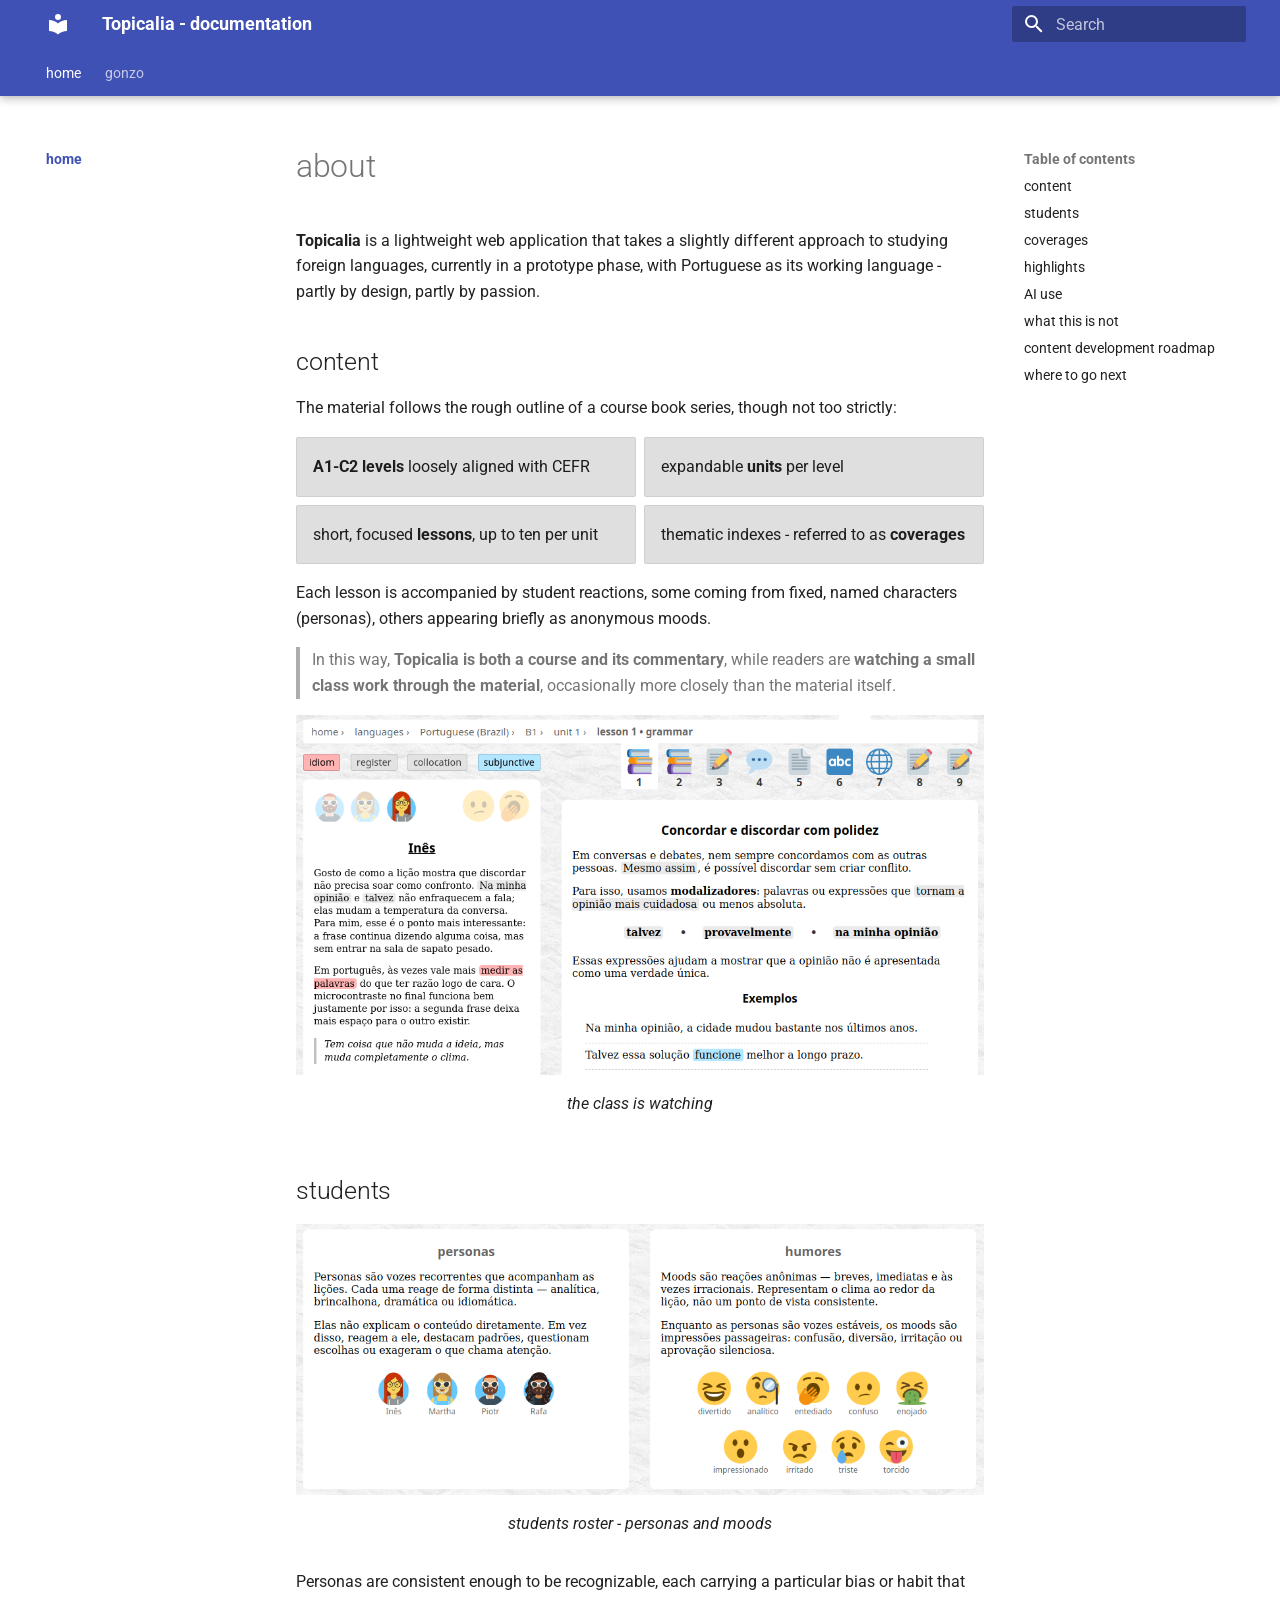
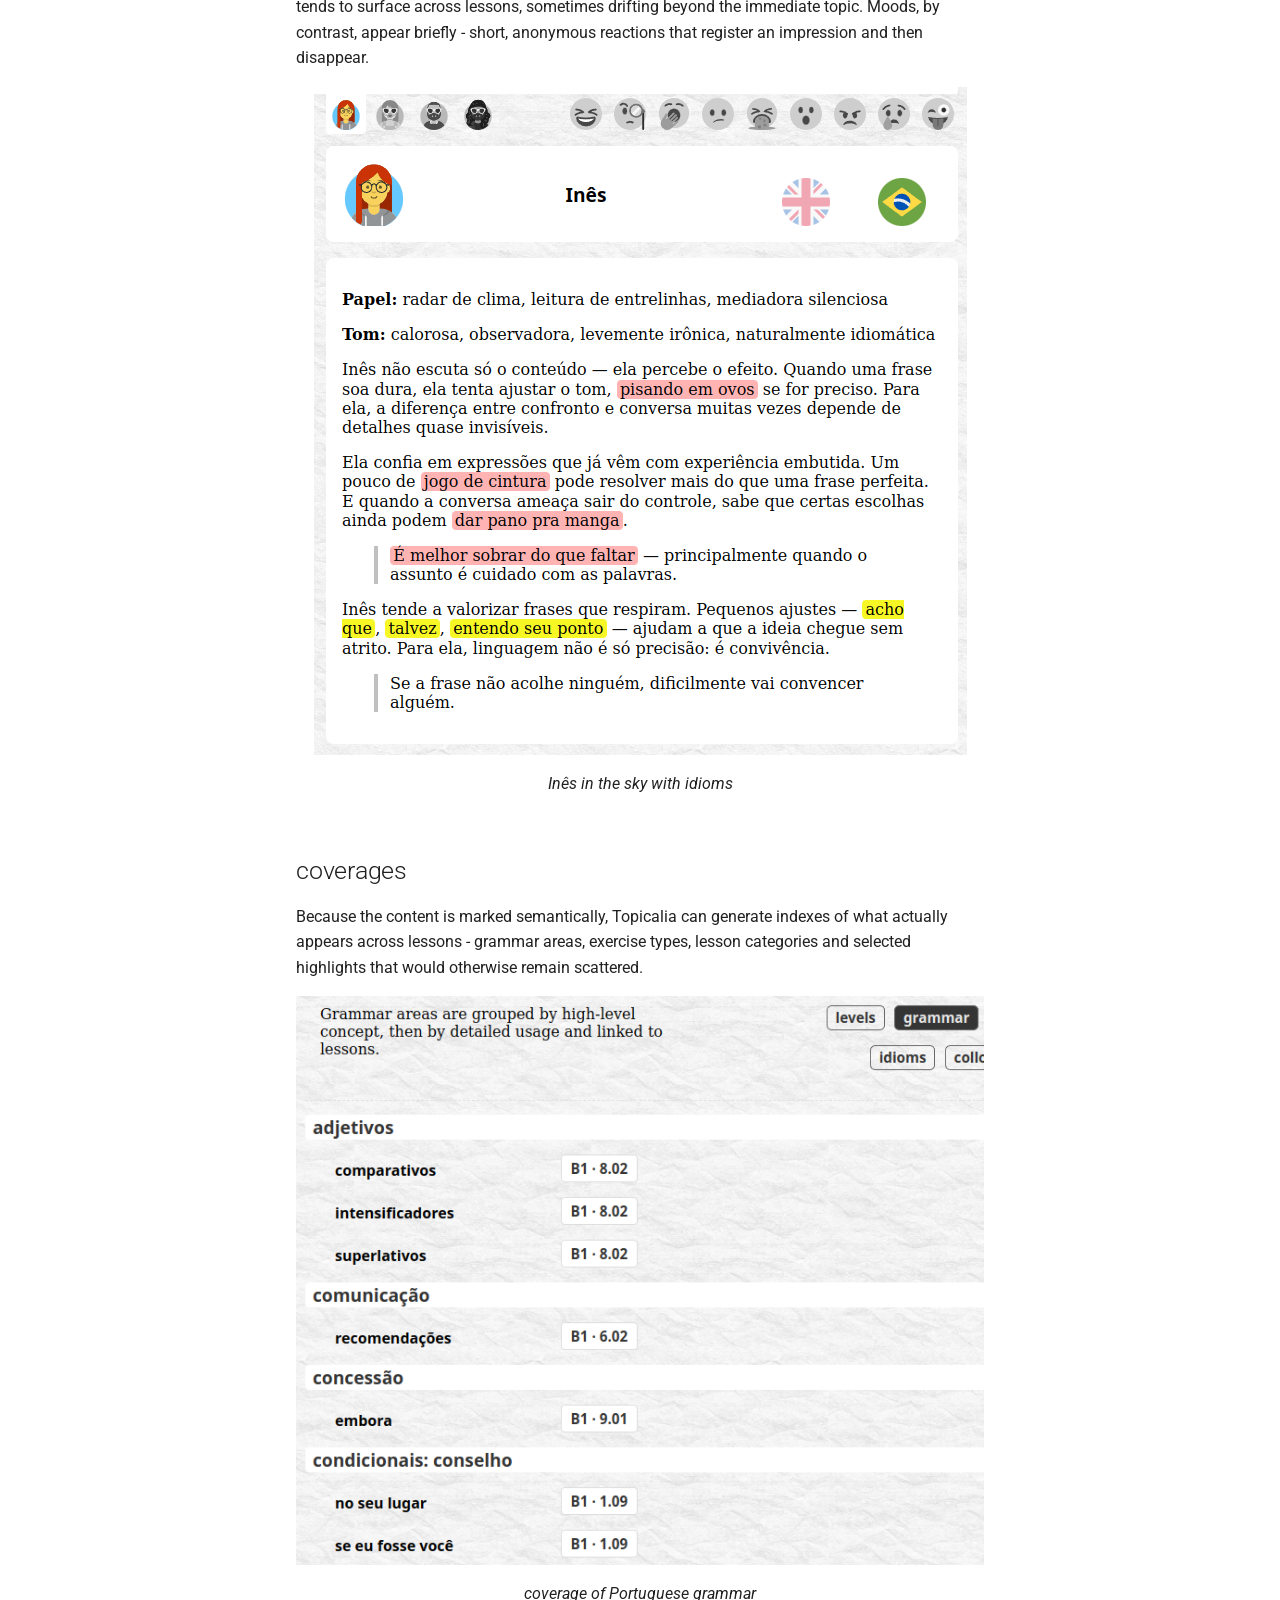
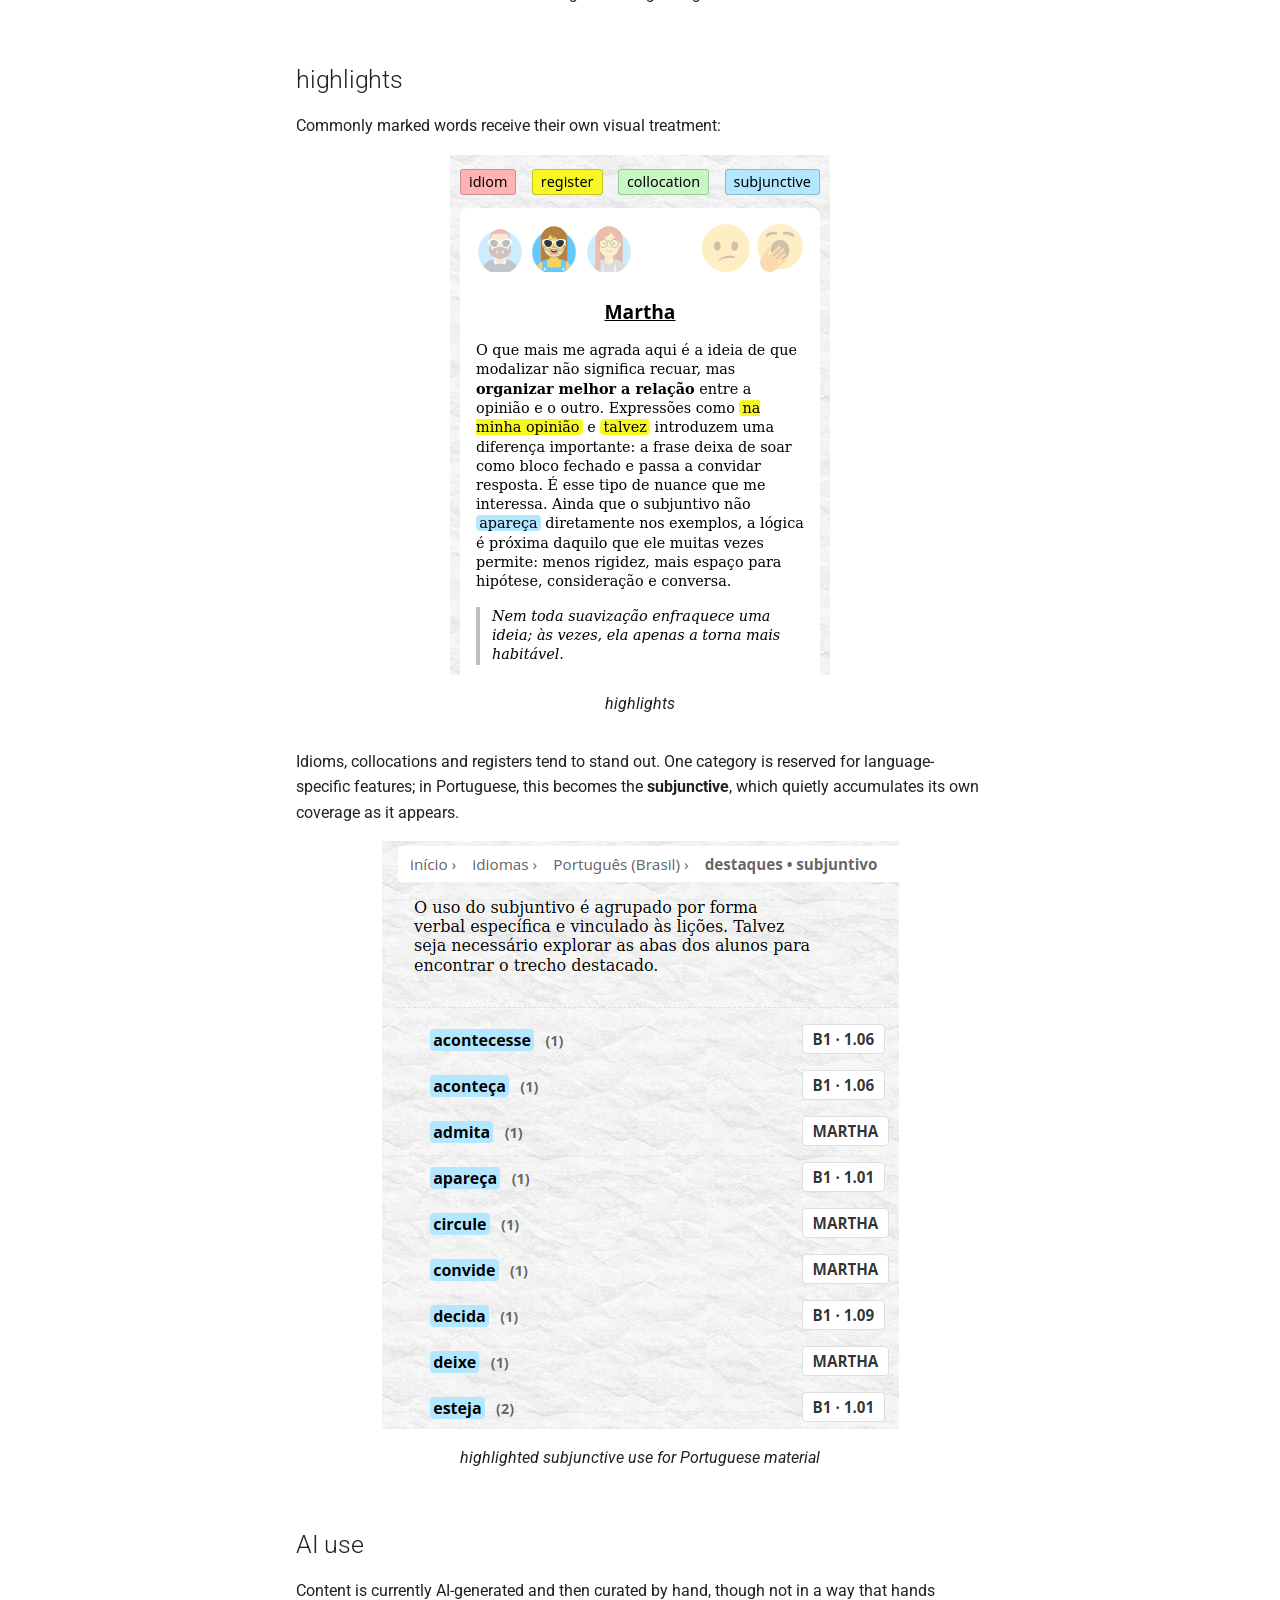
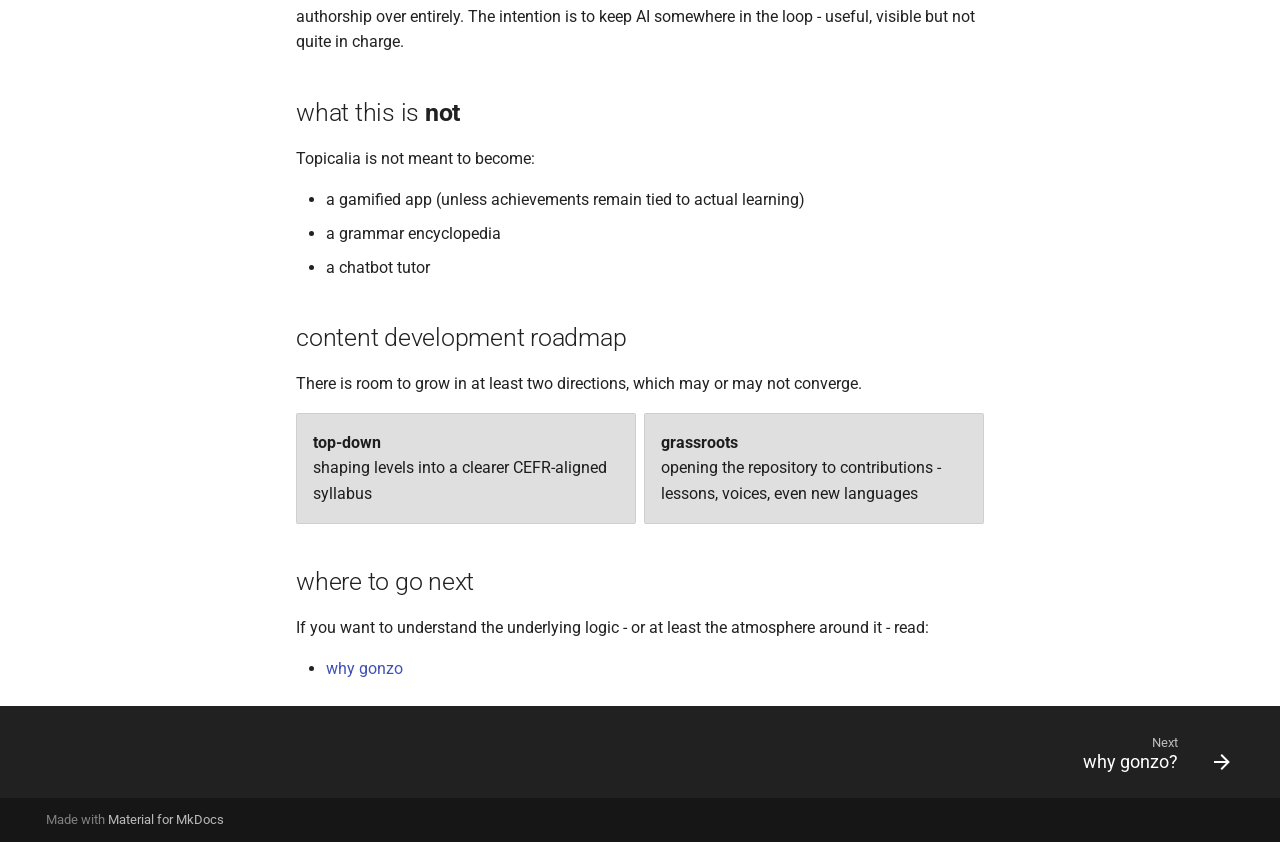
==== index.html @ 43afa497 "Deployed f81b25d with MkDocs version: 1.6.1" ====
<!doctype html>
<html lang="en" class="no-js">
  <head>
    
      <meta charset="utf-8">
      <meta name="viewport" content="width=device-width,initial-scale=1">
      
      
      
      
      
        <link rel="next" href="topicalism/gonzo/">
      
      
        
      
      
      <link rel="icon" href="assets/favicon.svg">
      <meta name="generator" content="mkdocs-1.6.1, mkdocs-material-9.7.1">
    
    
      
        <title>home - Topicalia - documentation</title>
      
    
    
      <link rel="stylesheet" href="assets/stylesheets/main.484c7ddc.min.css">
      
      


    
    
      
    
    
      
        
        
        <link rel="preconnect" href="https://fonts.gstatic.com" crossorigin>
        <link rel="stylesheet" href="https://fonts.googleapis.com/css?family=Roboto:300,300i,400,400i,700,700i%7CRoboto+Mono:400,400i,700,700i&display=fallback">
        <style>:root{--md-text-font:"Roboto";--md-code-font:"Roboto Mono"}</style>
      
    
    
      <link rel="stylesheet" href="assets/extra.css">
    
    <script>__md_scope=new URL(".",location),__md_hash=e=>[...e].reduce(((e,_)=>(e<<5)-e+_.charCodeAt(0)),0),__md_get=(e,_=localStorage,t=__md_scope)=>JSON.parse(_.getItem(t.pathname+"."+e)),__md_set=(e,_,t=localStorage,a=__md_scope)=>{try{t.setItem(a.pathname+"."+e,JSON.stringify(_))}catch(e){}}</script>
    
      

    
    
  </head>
  
  
    <body dir="ltr">
  
    
    <input class="md-toggle" data-md-toggle="drawer" type="checkbox" id="__drawer" autocomplete="off">
    <input class="md-toggle" data-md-toggle="search" type="checkbox" id="__search" autocomplete="off">
    <label class="md-overlay" for="__drawer"></label>
    <div data-md-component="skip">
      
        
        <a href="#about" class="md-skip">
          Skip to content
        </a>
      
    </div>
    <div data-md-component="announce">
      
    </div>
    
    
      

  

<header class="md-header md-header--shadow md-header--lifted" data-md-component="header">
  <nav class="md-header__inner md-grid" aria-label="Header">
    <a href="." title="Topicalia - documentation" class="md-header__button md-logo" aria-label="Topicalia - documentation" data-md-component="logo">
      
  
  <svg xmlns="http://www.w3.org/2000/svg" viewBox="0 0 24 24"><path d="M12 8a3 3 0 0 0 3-3 3 3 0 0 0-3-3 3 3 0 0 0-3 3 3 3 0 0 0 3 3m0 3.54C9.64 9.35 6.5 8 3 8v11c3.5 0 6.64 1.35 9 3.54 2.36-2.19 5.5-3.54 9-3.54V8c-3.5 0-6.64 1.35-9 3.54"/></svg>

    </a>
    <label class="md-header__button md-icon" for="__drawer">
      
      <svg xmlns="http://www.w3.org/2000/svg" viewBox="0 0 24 24"><path d="M3 6h18v2H3zm0 5h18v2H3zm0 5h18v2H3z"/></svg>
    </label>
    <div class="md-header__title" data-md-component="header-title">
      <div class="md-header__ellipsis">
        <div class="md-header__topic">
          <span class="md-ellipsis">
            Topicalia - documentation
          </span>
        </div>
        <div class="md-header__topic" data-md-component="header-topic">
          <span class="md-ellipsis">
            
              home
            
          </span>
        </div>
      </div>
    </div>
    
    
      <script>var palette=__md_get("__palette");if(palette&&palette.color){if("(prefers-color-scheme)"===palette.color.media){var media=matchMedia("(prefers-color-scheme: light)"),input=document.querySelector(media.matches?"[data-md-color-media='(prefers-color-scheme: light)']":"[data-md-color-media='(prefers-color-scheme: dark)']");palette.color.media=input.getAttribute("data-md-color-media"),palette.color.scheme=input.getAttribute("data-md-color-scheme"),palette.color.primary=input.getAttribute("data-md-color-primary"),palette.color.accent=input.getAttribute("data-md-color-accent")}for(var[key,value]of Object.entries(palette.color))document.body.setAttribute("data-md-color-"+key,value)}</script>
    
    
    
      
      
        <label class="md-header__button md-icon" for="__search">
          
          <svg xmlns="http://www.w3.org/2000/svg" viewBox="0 0 24 24"><path d="M9.5 3A6.5 6.5 0 0 1 16 9.5c0 1.61-.59 3.09-1.56 4.23l.27.27h.79l5 5-1.5 1.5-5-5v-.79l-.27-.27A6.52 6.52 0 0 1 9.5 16 6.5 6.5 0 0 1 3 9.5 6.5 6.5 0 0 1 9.5 3m0 2C7 5 5 7 5 9.5S7 14 9.5 14 14 12 14 9.5 12 5 9.5 5"/></svg>
        </label>
        <div class="md-search" data-md-component="search" role="dialog">
  <label class="md-search__overlay" for="__search"></label>
  <div class="md-search__inner" role="search">
    <form class="md-search__form" name="search">
      <input type="text" class="md-search__input" name="query" aria-label="Search" placeholder="Search" autocapitalize="off" autocorrect="off" autocomplete="off" spellcheck="false" data-md-component="search-query" required>
      <label class="md-search__icon md-icon" for="__search">
        
        <svg xmlns="http://www.w3.org/2000/svg" viewBox="0 0 24 24"><path d="M9.5 3A6.5 6.5 0 0 1 16 9.5c0 1.61-.59 3.09-1.56 4.23l.27.27h.79l5 5-1.5 1.5-5-5v-.79l-.27-.27A6.52 6.52 0 0 1 9.5 16 6.5 6.5 0 0 1 3 9.5 6.5 6.5 0 0 1 9.5 3m0 2C7 5 5 7 5 9.5S7 14 9.5 14 14 12 14 9.5 12 5 9.5 5"/></svg>
        
        <svg xmlns="http://www.w3.org/2000/svg" viewBox="0 0 24 24"><path d="M20 11v2H8l5.5 5.5-1.42 1.42L4.16 12l7.92-7.92L13.5 5.5 8 11z"/></svg>
      </label>
      <nav class="md-search__options" aria-label="Search">
        
        <button type="reset" class="md-search__icon md-icon" title="Clear" aria-label="Clear" tabindex="-1">
          
          <svg xmlns="http://www.w3.org/2000/svg" viewBox="0 0 24 24"><path d="M19 6.41 17.59 5 12 10.59 6.41 5 5 6.41 10.59 12 5 17.59 6.41 19 12 13.41 17.59 19 19 17.59 13.41 12z"/></svg>
        </button>
      </nav>
      
    </form>
    <div class="md-search__output">
      <div class="md-search__scrollwrap" tabindex="0" data-md-scrollfix>
        <div class="md-search-result" data-md-component="search-result">
          <div class="md-search-result__meta">
            Initializing search
          </div>
          <ol class="md-search-result__list" role="presentation"></ol>
        </div>
      </div>
    </div>
  </div>
</div>
      
    
    
  </nav>
  
    
      
<nav class="md-tabs" aria-label="Tabs" data-md-component="tabs">
  <div class="md-grid">
    <ul class="md-tabs__list">
      
        
  
  
  
    
  
  
    
    
      <li class="md-tabs__item md-tabs__item--active">
        <a href="." class="md-tabs__link">
          
  
  
    
  
  home

        </a>
      </li>
    
  

      
        
  
  
  
  
    
    
      <li class="md-tabs__item">
        <a href="topicalism/gonzo/" class="md-tabs__link">
          
  
  
    
  
  gonzo

        </a>
      </li>
    
  

      
    </ul>
  </div>
</nav>
    
  
</header>
    
    <div class="md-container" data-md-component="container">
      
      
        
      
      <main class="md-main" data-md-component="main">
        <div class="md-main__inner md-grid">
          
            
              
              <div class="md-sidebar md-sidebar--primary" data-md-component="sidebar" data-md-type="navigation" >
                <div class="md-sidebar__scrollwrap">
                  <div class="md-sidebar__inner">
                    


  


<nav class="md-nav md-nav--primary md-nav--lifted" aria-label="Navigation" data-md-level="0">
  <label class="md-nav__title" for="__drawer">
    <a href="." title="Topicalia - documentation" class="md-nav__button md-logo" aria-label="Topicalia - documentation" data-md-component="logo">
      
  
  <svg xmlns="http://www.w3.org/2000/svg" viewBox="0 0 24 24"><path d="M12 8a3 3 0 0 0 3-3 3 3 0 0 0-3-3 3 3 0 0 0-3 3 3 3 0 0 0 3 3m0 3.54C9.64 9.35 6.5 8 3 8v11c3.5 0 6.64 1.35 9 3.54 2.36-2.19 5.5-3.54 9-3.54V8c-3.5 0-6.64 1.35-9 3.54"/></svg>

    </a>
    Topicalia - documentation
  </label>
  
  <ul class="md-nav__list" data-md-scrollfix>
    
      
      
  
  
    
  
  
  
    
    
      
        
          
        
      
    
    
    
      
        
        
      
      
        
      
    
    
      
    
    <li class="md-nav__item md-nav__item--active md-nav__item--section md-nav__item--nested">
      
        
        
        <input class="md-nav__toggle md-toggle " type="checkbox" id="__nav_1" checked>
        
          
          <div class="md-nav__link md-nav__container">
            <a href="." class="md-nav__link md-nav__link--active">
              
  
  
  <span class="md-ellipsis">
    
  
    home
  

    
  </span>
  
  

            </a>
            
          </div>
        
        <nav class="md-nav" data-md-level="1" aria-labelledby="__nav_1_label" aria-expanded="true">
          <label class="md-nav__title" for="__nav_1">
            <span class="md-nav__icon md-icon"></span>
            
  
    home
  

          </label>
          <ul class="md-nav__list" data-md-scrollfix>
            
              
            
          </ul>
        </nav>
      
    </li>
  

    
      
      
  
  
  
  
    
    
      
        
      
    
    
    
      
      
        
      
    
    
      
        
        
      
    
    <li class="md-nav__item md-nav__item--pruned md-nav__item--nested">
      
        
  
  
  
    <a href="topicalism/gonzo/" class="md-nav__link">
      
  
  
  <span class="md-ellipsis">
    
  
    gonzo
  

    
  </span>
  
  

      
        <span class="md-nav__icon md-icon"></span>
      
    </a>
  

      
    </li>
  

    
  </ul>
</nav>
                  </div>
                </div>
              </div>
            
            
              
              <div class="md-sidebar md-sidebar--secondary" data-md-component="sidebar" data-md-type="toc" >
                <div class="md-sidebar__scrollwrap">
                  <div class="md-sidebar__inner">
                    

<nav class="md-nav md-nav--secondary" aria-label="Table of contents">
  
  
  
    
  
  
    <label class="md-nav__title" for="__toc">
      <span class="md-nav__icon md-icon"></span>
      Table of contents
    </label>
    <ul class="md-nav__list" data-md-component="toc" data-md-scrollfix>
      
        <li class="md-nav__item">
  <a href="#content" class="md-nav__link">
    <span class="md-ellipsis">
      
        content
      
    </span>
  </a>
  
</li>
      
        <li class="md-nav__item">
  <a href="#students" class="md-nav__link">
    <span class="md-ellipsis">
      
        students
      
    </span>
  </a>
  
</li>
      
        <li class="md-nav__item">
  <a href="#coverages" class="md-nav__link">
    <span class="md-ellipsis">
      
        coverages
      
    </span>
  </a>
  
</li>
      
        <li class="md-nav__item">
  <a href="#highlights" class="md-nav__link">
    <span class="md-ellipsis">
      
        highlights
      
    </span>
  </a>
  
</li>
      
        <li class="md-nav__item">
  <a href="#ai-use" class="md-nav__link">
    <span class="md-ellipsis">
      
        AI use
      
    </span>
  </a>
  
</li>
      
        <li class="md-nav__item">
  <a href="#what-this-is-not" class="md-nav__link">
    <span class="md-ellipsis">
      
        what this is not
      
    </span>
  </a>
  
</li>
      
        <li class="md-nav__item">
  <a href="#content-development-roadmap" class="md-nav__link">
    <span class="md-ellipsis">
      
        content development roadmap
      
    </span>
  </a>
  
</li>
      
        <li class="md-nav__item">
  <a href="#where-to-go-next" class="md-nav__link">
    <span class="md-ellipsis">
      
        where to go next
      
    </span>
  </a>
  
</li>
      
    </ul>
  
</nav>
                  </div>
                </div>
              </div>
            
          
          
            <div class="md-content" data-md-component="content">
              
                




              
              <article class="md-content__inner md-typeset">
                
<!-- 
<nav class="top-nav">
  
  
  <a href="topicalism/gonzo/" class="next">why gonzo?</a>
  
</nav>
 -->

                  



<h1 id="about">about<a class="headerlink" href="#about" title="Permanent link">&para;</a></h1>
<p><strong>Topicalia</strong> is a lightweight web application that takes a slightly different approach to studying foreign languages, currently in a prototype phase, with Portuguese as its working language - partly by design, partly by passion.</p>
<h2 id="content">content<a class="headerlink" href="#content" title="Permanent link">&para;</a></h2>
<p>The material follows the rough outline of a course book series, though not too strictly:</p>
<div class="grid cards">
<ul>
<li><strong>A1-C2 levels</strong> loosely aligned with CEFR</li>
<li>expandable <strong>units</strong> per level</li>
<li>short, focused <strong>lessons</strong>, up to ten per unit</li>
<li>thematic indexes - referred to as <strong>coverages</strong></li>
</ul>
</div>
<p>Each lesson is accompanied by student reactions, some coming from fixed, named characters (personas), others appearing briefly as anonymous moods.</p>
<blockquote>
<p>In this way, <strong>Topicalia is both a course and its commentary</strong>, while readers are <strong>watching a small class work through the material</strong>, occasionally more closely than the material itself.</p>
</blockquote>
<figure>
  <img alt="_" src="assets/screens/lesson-dual.png" />
  <figcaption>the class is watching</figcaption>
</figure>
<h2 id="students">students<a class="headerlink" href="#students" title="Permanent link">&para;</a></h2>
<figure>
  <img alt="_" src="assets/screens/students-roster.png" />
  <figcaption>students roster - personas and moods</figcaption>
</figure>
<p>Personas are consistent enough to be recognizable, each carrying a particular bias or habit that tends to surface across lessons, sometimes drifting beyond the immediate topic. Moods, by contrast, appear briefly - short, anonymous reactions that register an impression and then disappear.</p>
<figure>
  <img alt="Image title" src="assets/screens/student-ines.png" />
  <figcaption>Inês in the sky with idioms</figcaption>
</figure>
<h2 id="coverages">coverages<a class="headerlink" href="#coverages" title="Permanent link">&para;</a></h2>
<p>Because the content is marked semantically, Topicalia can generate indexes of what actually appears across lessons - grammar areas, exercise types, lesson categories and selected highlights that would otherwise remain scattered.</p>
<figure>
  <img alt="_" src="assets/screens/coverage-grammar.png" />
  <figcaption>coverage of Portuguese grammar</figcaption>
</figure>
<h2 id="highlights">highlights<a class="headerlink" href="#highlights" title="Permanent link">&para;</a></h2>
<p>Commonly marked words receive their own visual treatment:</p>
<figure>
  <img alt="_" src="assets/screens/highlights.png" />
  <figcaption>highlights</figcaption>
</figure>
<p>Idioms, collocations and registers tend to stand out. One category is reserved for language-specific features; in Portuguese, this becomes the <strong>subjunctive</strong>, which quietly accumulates its own coverage as it appears.</p>
<figure>
  <img alt="_" src="assets/screens/highlight-subjunctive.png" />
  <figcaption>highlighted subjunctive use for Portuguese material</figcaption>
</figure>
<h2 id="ai-use">AI use<a class="headerlink" href="#ai-use" title="Permanent link">&para;</a></h2>
<p>Content is currently AI-generated and then curated by hand, though not in a way that hands authorship over entirely. The intention is to keep AI somewhere in the loop - useful, visible but not quite in charge.</p>
<h2 id="what-this-is-not">what this is <strong>not</strong><a class="headerlink" href="#what-this-is-not" title="Permanent link">&para;</a></h2>
<p>Topicalia is not meant to become:</p>
<ul>
<li>a gamified app (unless achievements remain tied to actual learning)</li>
<li>a grammar encyclopedia</li>
<li>a chatbot tutor</li>
</ul>
<h2 id="content-development-roadmap">content development roadmap<a class="headerlink" href="#content-development-roadmap" title="Permanent link">&para;</a></h2>
<p>There is room to grow in at least two directions, which may or may not converge.</p>
<div class="grid cards">
<ul>
<li><strong>top-down</strong><br/>shaping levels into a clearer CEFR-aligned syllabus</li>
<li><strong>grassroots</strong><br/>opening the repository to contributions - lessons, voices, even new languages</li>
</ul>
</div>
<h2 id="where-to-go-next">where to go next<a class="headerlink" href="#where-to-go-next" title="Permanent link">&para;</a></h2>
<p>If you want to understand the underlying logic - or at least the atmosphere around it - read:</p>
<ul>
<li><a href="topicalism/gonzo/">why gonzo</a></li>
</ul>












                

              </article>
            </div>
          
          
<script>var target=document.getElementById(location.hash.slice(1));target&&target.name&&(target.checked=target.name.startsWith("__tabbed_"))</script>
        </div>
        
          <button type="button" class="md-top md-icon" data-md-component="top" hidden>
  
  <svg xmlns="http://www.w3.org/2000/svg" viewBox="0 0 24 24"><path d="M13 20h-2V8l-5.5 5.5-1.42-1.42L12 4.16l7.92 7.92-1.42 1.42L13 8z"/></svg>
  Back to top
</button>
        
      </main>
      
        <footer class="md-footer">
  
    
      
      <nav class="md-footer__inner md-grid" aria-label="Footer" >
        
        
          
          <a href="topicalism/gonzo/" class="md-footer__link md-footer__link--next" aria-label="Next: why gonzo?">
            <div class="md-footer__title">
              <span class="md-footer__direction">
                Next
              </span>
              <div class="md-ellipsis">
                why gonzo?
              </div>
            </div>
            <div class="md-footer__button md-icon">
              
              <svg xmlns="http://www.w3.org/2000/svg" viewBox="0 0 24 24"><path d="M4 11v2h12l-5.5 5.5 1.42 1.42L19.84 12l-7.92-7.92L10.5 5.5 16 11z"/></svg>
            </div>
          </a>
        
      </nav>
    
  
  <div class="md-footer-meta md-typeset">
    <div class="md-footer-meta__inner md-grid">
      <div class="md-copyright">
  
  
    Made with
    <a href="https://squidfunk.github.io/mkdocs-material/" target="_blank" rel="noopener">
      Material for MkDocs
    </a>
  
</div>
      
    </div>
  </div>
</footer>
      
    </div>
    <div class="md-dialog" data-md-component="dialog">
      <div class="md-dialog__inner md-typeset"></div>
    </div>
    
    
    
      
      
      <script id="__config" type="application/json">{"annotate": null, "base": ".", "features": ["navigation.sections", "navigation.indexes", "navigation.path", "navigation.tabs", "navigation.top", "navigation.tabs.sticky", "navigation.footer", "navigation.expand", "navigation.prune", "content.code.copy"], "search": "assets/javascripts/workers/search.2c215733.min.js", "tags": null, "translations": {"clipboard.copied": "Copied to clipboard", "clipboard.copy": "Copy to clipboard", "search.result.more.one": "1 more on this page", "search.result.more.other": "# more on this page", "search.result.none": "No matching documents", "search.result.one": "1 matching document", "search.result.other": "# matching documents", "search.result.placeholder": "Type to start searching", "search.result.term.missing": "Missing", "select.version": "Select version"}, "version": null}</script>
    
    
      <script src="assets/javascripts/bundle.79ae519e.min.js"></script>
      
    
  </body>
</html>
---- assets/stylesheets/main.484c7ddc.min.css ----
@charset "UTF-8";html{-webkit-text-size-adjust:none;-moz-text-size-adjust:none;text-size-adjust:none;box-sizing:border-box}*,:after,:before{box-sizing:inherit}@media (prefers-reduced-motion){*,:after,:before{transition:none!important}}body{margin:0}a,button,input,label{-webkit-tap-highlight-color:transparent}a{color:inherit;text-decoration:none}hr{border:0;box-sizing:initial;display:block;height:.05rem;overflow:visible;padding:0}small{font-size:80%}sub,sup{line-height:1em}img{border-style:none}table{border-collapse:initial;border-spacing:0}td,th{font-weight:400;vertical-align:top}button{background:#0000;border:0;font-family:inherit;font-size:inherit;margin:0;padding:0}input{border:0;outline:none}:root{--md-primary-fg-color:#4051b5;--md-primary-fg-color--light:#5d6cc0;--md-primary-fg-color--dark:#303fa1;--md-primary-bg-color:#fff;--md-primary-bg-color--light:#ffffffb3;--md-accent-fg-color:#526cfe;--md-accent-fg-color--transparent:#526cfe1a;--md-accent-bg-color:#fff;--md-accent-bg-color--light:#ffffffb3}[data-md-color-scheme=default]{color-scheme:light}[data-md-color-scheme=default] img[src$="#gh-dark-mode-only"],[data-md-color-scheme=default] img[src$="#only-dark"]{display:none}:root,[data-md-color-scheme=default]{--md-hue:225deg;--md-default-fg-color:#000000de;--md-default-fg-color--light:#0000008a;--md-default-fg-color--lighter:#00000052;--md-default-fg-color--lightest:#00000012;--md-default-bg-color:#fff;--md-default-bg-color--light:#ffffffb3;--md-default-bg-color--lighter:#ffffff4d;--md-default-bg-color--lightest:#ffffff1f;--md-code-fg-color:#36464e;--md-code-bg-color:#f5f5f5;--md-code-bg-color--light:#f5f5f5b3;--md-code-bg-color--lighter:#f5f5f54d;--md-code-hl-color:#4287ff;--md-code-hl-color--light:#4287ff1a;--md-code-hl-number-color:#d52a2a;--md-code-hl-special-color:#db1457;--md-code-hl-function-color:#a846b9;--md-code-hl-constant-color:#6e59d9;--md-code-hl-keyword-color:#3f6ec6;--md-code-hl-string-color:#1c7d4d;--md-code-hl-name-color:var(--md-code-fg-color);--md-code-hl-operator-color:var(--md-default-fg-color--light);--md-code-hl-punctuation-color:var(--md-default-fg-color--light);--md-code-hl-comment-color:var(--md-default-fg-color--light);--md-code-hl-generic-color:var(--md-default-fg-color--light);--md-code-hl-variable-color:var(--md-default-fg-color--light);--md-typeset-color:var(--md-default-fg-color);--md-typeset-a-color:var(--md-primary-fg-color);--md-typeset-del-color:#f5503d26;--md-typeset-ins-color:#0bd57026;--md-typeset-kbd-color:#fafafa;--md-typeset-kbd-accent-color:#fff;--md-typeset-kbd-border-color:#b8b8b8;--md-typeset-mark-color:#ffff0080;--md-typeset-table-color:#0000001f;--md-typeset-table-color--light:rgba(0,0,0,.035);--md-admonition-fg-color:var(--md-default-fg-color);--md-admonition-bg-color:var(--md-default-bg-color);--md-warning-fg-color:#000000de;--md-warning-bg-color:#ff9;--md-footer-fg-color:#fff;--md-footer-fg-color--light:#ffffffb3;--md-footer-fg-color--lighter:#ffffff73;--md-footer-bg-color:#000000de;--md-footer-bg-color--dark:#00000052;--md-shadow-z1:0 0.2rem 0.5rem #0000000d,0 0 0.05rem #0000001a;--md-shadow-z2:0 0.2rem 0.5rem #0000001a,0 0 0.05rem #00000040;--md-shadow-z3:0 0.2rem 0.5rem #0003,0 0 0.05rem #00000059}.md-icon svg{fill:currentcolor;display:block;height:1.2rem;width:1.2rem}body{-webkit-font-smoothing:antialiased;-moz-osx-font-smoothing:grayscale;--md-text-font-family:var(--md-text-font,_),-apple-system,BlinkMacSystemFont,Helvetica,Arial,sans-serif;--md-code-font-family:var(--md-code-font,_),SFMono-Regular,Consolas,Menlo,monospace}aside,body,input{font-feature-settings:"kern","liga";color:var(--md-typeset-color);font-family:var(--md-text-font-family)}code,kbd,pre{font-feature-settings:"kern";font-family:var(--md-code-font-family)}:root{--md-typeset-table-sort-icon:url('data:image/svg+xml;charset=utf-8,<svg xmlns="http://www.w3.org/2000/svg" viewBox="0 0 24 24"><path d="m18 21-4-4h3V7h-3l4-4 4 4h-3v10h3M2 19v-2h10v2M2 13v-2h7v2M2 7V5h4v2z"/></svg>');--md-typeset-table-sort-icon--asc:url('data:image/svg+xml;charset=utf-8,<svg xmlns="http://www.w3.org/2000/svg" viewBox="0 0 24 24"><path d="M19 17h3l-4 4-4-4h3V3h2M2 17h10v2H2M6 5v2H2V5m0 6h7v2H2z"/></svg>');--md-typeset-table-sort-icon--desc:url('data:image/svg+xml;charset=utf-8,<svg xmlns="http://www.w3.org/2000/svg" viewBox="0 0 24 24"><path d="M19 7h3l-4-4-4 4h3v14h2M2 17h10v2H2M6 5v2H2V5m0 6h7v2H2z"/></svg>')}.md-typeset{-webkit-print-color-adjust:exact;color-adjust:exact;font-size:.8rem;line-height:1.6;overflow-wrap:break-word}@media print{.md-typeset{font-size:.68rem}}.md-typeset blockquote,.md-typeset dl,.md-typeset figure,.md-typeset ol,.md-typeset pre,.md-typeset ul{margin-bottom:1em;margin-top:1em}.md-typeset h1{color:var(--md-default-fg-color--light);font-size:2em;line-height:1.3;margin:0 0 1.25em}.md-typeset h1,.md-typeset h2{font-weight:300;letter-spacing:-.01em}.md-typeset h2{font-size:1.5625em;line-height:1.4;margin:1.6em 0 .64em}.md-typeset h3{font-size:1.25em;font-weight:400;letter-spacing:-.01em;line-height:1.5;margin:1.6em 0 .8em}.md-typeset h2+h3{margin-top:.8em}.md-typeset h4{font-weight:700;letter-spacing:-.01em;margin:1em 0}.md-typeset h5,.md-typeset h6{color:var(--md-default-fg-color--light);font-size:.8em;font-weight:700;letter-spacing:-.01em;margin:1.25em 0}.md-typeset h5{text-transform:uppercase}.md-typeset h5 code{text-transform:none}.md-typeset hr{border-bottom:.05rem solid var(--md-default-fg-color--lightest);display:flow-root;margin:1.5em 0}.md-typeset a{color:var(--md-typeset-a-color);word-break:break-word}.md-typeset a,.md-typeset a:before{transition:color 125ms}.md-typeset a:focus,.md-typeset a:hover{color:var(--md-accent-fg-color)}.md-typeset a:focus code,.md-typeset a:hover code{background-color:var(--md-accent-fg-color--transparent);color:var(--md-accent-fg-color)}.md-typeset a code{color:var(--md-typeset-a-color)}.md-typeset a.focus-visible{outline-color:var(--md-accent-fg-color);outline-offset:.2rem}.md-typeset code,.md-typeset kbd,.md-typeset pre{color:var(--md-code-fg-color);direction:ltr;font-variant-ligatures:none;transition:background-color 125ms}@media print{.md-typeset code,.md-typeset kbd,.md-typeset pre{white-space:pre-wrap}}.md-typeset code{background-color:var(--md-code-bg-color);border-radius:.1rem;-webkit-box-decoration-break:clone;box-decoration-break:clone;font-size:.85em;padding:0 .2941176471em;transition:color 125ms,background-color 125ms;word-break:break-word}.md-typeset code:not(.focus-visible){-webkit-tap-highlight-color:transparent;outline:none}.md-typeset pre{display:flow-root;line-height:1.4;position:relative}.md-typeset pre>code{-webkit-box-decoration-break:slice;box-decoration-break:slice;box-shadow:none;display:block;margin:0;outline-color:var(--md-accent-fg-color);overflow:auto;padding:.7720588235em 1.1764705882em;scrollbar-color:var(--md-default-fg-color--lighter) #0000;scrollbar-width:thin;touch-action:auto;word-break:normal}.md-typeset pre>code:hover{scrollbar-color:var(--md-accent-fg-color) #0000}.md-typeset pre>code::-webkit-scrollbar{height:.2rem;width:.2rem}.md-typeset pre>code::-webkit-scrollbar-thumb{background-color:var(--md-default-fg-color--lighter)}.md-typeset pre>code::-webkit-scrollbar-thumb:hover{background-color:var(--md-accent-fg-color)}.md-typeset kbd{background-color:var(--md-typeset-kbd-color);border-radius:.1rem;box-shadow:0 .1rem 0 .05rem var(--md-typeset-kbd-border-color),0 .1rem 0 var(--md-typeset-kbd-border-color),0 -.1rem .2rem var(--md-typeset-kbd-accent-color) inset;color:var(--md-default-fg-color);display:inline-block;font-size:.75em;padding:0 .6666666667em;vertical-align:text-top;word-break:break-word}.md-typeset mark{background-color:var(--md-typeset-mark-color);-webkit-box-decoration-break:clone;box-decoration-break:clone;color:inherit;word-break:break-word}.md-typeset abbr{cursor:help;text-decoration:none}.md-typeset [data-preview],.md-typeset abbr{border-bottom:.05rem dotted var(--md-default-fg-color--light)}.md-typeset small{opacity:.75}[dir=ltr] .md-typeset sub,[dir=ltr] .md-typeset sup{margin-left:.078125em}[dir=rtl] .md-typeset sub,[dir=rtl] .md-typeset sup{margin-right:.078125em}[dir=ltr] .md-typeset blockquote{padding-left:.6rem}[dir=rtl] .md-typeset blockquote{padding-right:.6rem}[dir=ltr] .md-typeset blockquote{border-left:.2rem solid var(--md-default-fg-color--lighter)}[dir=rtl] .md-typeset blockquote{border-right:.2rem solid var(--md-default-fg-color--lighter)}.md-typeset blockquote{color:var(--md-default-fg-color--light);margin-left:0;margin-right:0}.md-typeset ul{list-style-type:disc}.md-typeset ul[type]{list-style-type:revert-layer}[dir=ltr] .md-typeset ol,[dir=ltr] .md-typeset ul{margin-left:.625em}[dir=rtl] .md-typeset ol,[dir=rtl] .md-typeset ul{margin-right:.625em}.md-typeset ol,.md-typeset ul{padding:0}.md-typeset ol:not([hidden]),.md-typeset ul:not([hidden]){display:flow-root}.md-typeset ol ol,.md-typeset ul ol{list-style-type:lower-alpha}.md-typeset ol ol ol,.md-typeset ul ol ol{list-style-type:lower-roman}.md-typeset ol ol ol ol,.md-typeset ul ol ol ol{list-style-type:upper-alpha}.md-typeset ol ol ol ol ol,.md-typeset ul ol ol ol ol{list-style-type:upper-roman}.md-typeset ol[type],.md-typeset ul[type]{list-style-type:revert-layer}[dir=ltr] .md-typeset ol li,[dir=ltr] .md-typeset ul li{margin-left:1.25em}[dir=rtl] .md-typeset ol li,[dir=rtl] .md-typeset ul li{margin-right:1.25em}.md-typeset ol li,.md-typeset ul li{margin-bottom:.5em}.md-typeset ol li blockquote,.md-typeset ol li p,.md-typeset ul li blockquote,.md-typeset ul li p{margin:.5em 0}.md-typeset ol li:last-child,.md-typeset ul li:last-child{margin-bottom:0}[dir=ltr] .md-typeset ol li ol,[dir=ltr] .md-typeset ol li ul,[dir=ltr] .md-typeset ul li ol,[dir=ltr] .md-typeset ul li ul{margin-left:.625em}[dir=rtl] .md-typeset ol li ol,[dir=rtl] .md-typeset ol li ul,[dir=rtl] .md-typeset ul li ol,[dir=rtl] .md-typeset ul li ul{margin-right:.625em}.md-typeset ol li ol,.md-typeset ol li ul,.md-typeset ul li ol,.md-typeset ul li ul{margin-bottom:.5em;margin-top:.5em}[dir=ltr] .md-typeset dd{margin-left:1.875em}[dir=rtl] .md-typeset dd{margin-right:1.875em}.md-typeset dd{margin-bottom:1.5em;margin-top:1em}.md-typeset img,.md-typeset svg,.md-typeset video{height:auto;max-width:100%}.md-typeset img[align=left]{margin:1em 1em 1em 0}.md-typeset img[align=right]{margin:1em 0 1em 1em}.md-typeset img[align]:only-child{margin-top:0}.md-typeset figure{display:flow-root;margin:1em auto;max-width:100%;text-align:center;width:fit-content}.md-typeset figure img{display:block;margin:0 auto}.md-typeset figcaption{font-style:italic;margin:1em auto;max-width:24rem}.md-typeset iframe{max-width:100%}.md-typeset table:not([class]){background-color:var(--md-default-bg-color);border:.05rem solid var(--md-typeset-table-color);border-radius:.1rem;display:inline-block;font-size:.64rem;max-width:100%;overflow:auto;touch-action:auto}@media print{.md-typeset table:not([class]){display:table}}.md-typeset table:not([class])+*{margin-top:1.5em}.md-typeset table:not([class]) td>:first-child,.md-typeset table:not([class]) th>:first-child{margin-top:0}.md-typeset table:not([class]) td>:last-child,.md-typeset table:not([class]) th>:last-child{margin-bottom:0}.md-typeset table:not([class]) td:not([align]),.md-typeset table:not([class]) th:not([align]){text-align:left}[dir=rtl] .md-typeset table:not([class]) td:not([align]),[dir=rtl] .md-typeset table:not([class]) th:not([align]){text-align:right}.md-typeset table:not([class]) th{font-weight:700;min-width:5rem;padding:.9375em 1.25em;vertical-align:top}.md-typeset table:not([class]) td{border-top:.05rem solid var(--md-typeset-table-color);padding:.9375em 1.25em;vertical-align:top}.md-typeset table:not([class]) tbody tr{transition:background-color 125ms}.md-typeset table:not([class]) tbody tr:hover{background-color:var(--md-typeset-table-color--light);box-shadow:0 .05rem 0 var(--md-default-bg-color) inset}.md-typeset table:not([class]) a{word-break:normal}.md-typeset table th[role=columnheader]{cursor:pointer}[dir=ltr] .md-typeset table th[role=columnheader]:after{margin-left:.5em}[dir=rtl] .md-typeset table th[role=columnheader]:after{margin-right:.5em}.md-typeset table th[role=columnheader]:after{content:"";display:inline-block;height:1.2em;-webkit-mask-image:var(--md-typeset-table-sort-icon);mask-image:var(--md-typeset-table-sort-icon);-webkit-mask-repeat:no-repeat;mask-repeat:no-repeat;-webkit-mask-size:contain;mask-size:contain;transition:background-color 125ms;vertical-align:text-bottom;width:1.2em}.md-typeset table th[role=columnheader]:hover:after{background-color:var(--md-default-fg-color--lighter)}.md-typeset table th[role=columnheader][aria-sort=ascending]:after{background-color:var(--md-default-fg-color--light);-webkit-mask-image:var(--md-typeset-table-sort-icon--asc);mask-image:var(--md-typeset-table-sort-icon--asc)}.md-typeset table th[role=columnheader][aria-sort=descending]:after{background-color:var(--md-default-fg-color--light);-webkit-mask-image:var(--md-typeset-table-sort-icon--desc);mask-image:var(--md-typeset-table-sort-icon--desc)}.md-typeset__scrollwrap{margin:1em -.8rem;overflow-x:auto;touch-action:auto}.md-typeset__table{display:inline-block;margin-bottom:.5em;padding:0 .8rem}@media print{.md-typeset__table{display:block}}html .md-typeset__table table{display:table;margin:0;overflow:hidden;width:100%}@media screen and (max-width:44.984375em){.md-content__inner>pre{margin:1em -.8rem}.md-content__inner>pre code{border-radius:0}}.md-typeset .md-author{border-radius:100%;display:block;flex-shrink:0;height:1.6rem;overflow:hidden;position:relative;transition:color 125ms,transform 125ms;width:1.6rem}.md-typeset .md-author img{display:block}.md-typeset .md-author--more{background:var(--md-default-fg-color--lightest);color:var(--md-default-fg-color--lighter);font-size:.6rem;font-weight:700;line-height:1.6rem;text-align:center}.md-typeset .md-author--long{height:2.4rem;width:2.4rem}.md-typeset a.md-author{transform:scale(1)}.md-typeset a.md-author img{border-radius:100%;filter:grayscale(100%) opacity(75%);transition:filter 125ms}.md-typeset a.md-author:focus,.md-typeset a.md-author:hover{transform:scale(1.1);z-index:1}.md-typeset a.md-author:focus img,.md-typeset a.md-author:hover img{filter:grayscale(0)}.md-banner{background-color:var(--md-footer-bg-color);color:var(--md-footer-fg-color);overflow:auto}@media print{.md-banner{display:none}}.md-banner--warning{background-color:var(--md-warning-bg-color);color:var(--md-warning-fg-color)}.md-banner__inner{font-size:.7rem;margin:.6rem auto;padding:0 .8rem}[dir=ltr] .md-banner__button{float:right}[dir=rtl] .md-banner__button{float:left}.md-banner__button{color:inherit;cursor:pointer;transition:opacity .25s}.no-js .md-banner__button{display:none}.md-banner__button:hover{opacity:.7}html{font-size:125%;height:100%;overflow-x:hidden}@media screen and (min-width:100em){html{font-size:137.5%}}@media screen and (min-width:125em){html{font-size:150%}}body{background-color:var(--md-default-bg-color);display:flex;flex-direction:column;font-size:.5rem;min-height:100%;position:relative;width:100%}@media print{body{display:block}}@media screen and (max-width:59.984375em){body[data-md-scrolllock]{position:fixed}}.md-grid{margin-left:auto;margin-right:auto;max-width:61rem}.md-container{display:flex;flex-direction:column;flex-grow:1}@media print{.md-container{display:block}}.md-main{flex-grow:1}.md-main__inner{display:flex;height:100%;margin-top:1.5rem}.md-ellipsis{overflow:hidden;text-overflow:ellipsis}.md-toggle{display:none}.md-option{height:0;opacity:0;position:absolute;width:0}.md-option:checked+label:not([hidden]){display:block}.md-option.focus-visible+label{outline-color:var(--md-accent-fg-color);outline-style:auto}.md-skip{background-color:var(--md-default-fg-color);border-radius:.1rem;color:var(--md-default-bg-color);font-size:.64rem;margin:.5rem;opacity:0;outline-color:var(--md-accent-fg-color);padding:.3rem .5rem;position:fixed;transform:translateY(.4rem);z-index:-1}.md-skip:focus{opacity:1;transform:translateY(0);transition:transform .25s cubic-bezier(.4,0,.2,1),opacity 175ms 75ms;z-index:10}@page{margin:25mm}:root{--md-clipboard-icon:url('data:image/svg+xml;charset=utf-8,<svg xmlns="http://www.w3.org/2000/svg" viewBox="0 0 24 24"><path d="M19 21H8V7h11m0-2H8a2 2 0 0 0-2 2v14a2 2 0 0 0 2 2h11a2 2 0 0 0 2-2V7a2 2 0 0 0-2-2m-3-4H4a2 2 0 0 0-2 2v14h2V3h12z"/></svg>')}.md-clipboard{border-radius:.1rem;color:var(--md-default-fg-color--lightest);cursor:pointer;height:1.5em;outline-color:var(--md-accent-fg-color);outline-offset:.1rem;transition:color .25s;width:1.5em;z-index:1}@media print{.md-clipboard{display:none}}.md-clipboard:not(.focus-visible){-webkit-tap-highlight-color:transparent;outline:none}:hover>.md-clipboard{color:var(--md-default-fg-color--light)}.md-clipboard:focus,.md-clipboard:hover{color:var(--md-accent-fg-color)}.md-clipboard:after{background-color:currentcolor;content:"";display:block;height:1.125em;margin:0 auto;-webkit-mask-image:var(--md-clipboard-icon);mask-image:var(--md-clipboard-icon);-webkit-mask-position:center;mask-position:center;-webkit-mask-repeat:no-repeat;mask-repeat:no-repeat;-webkit-mask-size:contain;mask-size:contain;width:1.125em}.md-clipboard--inline{cursor:pointer}.md-clipboard--inline code{transition:color .25s,background-color .25s}.md-clipboard--inline:focus code,.md-clipboard--inline:hover code{background-color:var(--md-accent-fg-color--transparent);color:var(--md-accent-fg-color)}:root{--md-code-select-icon:url('data:image/svg+xml;charset=utf-8,<svg xmlns="http://www.w3.org/2000/svg" viewBox="0 0 24 24"><path d="M19 19h-4v2h4c1.1 0 2-.9 2-2v-4h-2m0-12h-4v2h4v4h2V5c0-1.1-.9-2-2-2M5 5h4V3H5c-1.1 0-2 .9-2 2v4h2m0 6H3v4c0 1.1.9 2 2 2h4v-2H5zm2-4h2v2H7zm4 0h2v2h-2zm4 0h2v2h-2zM7 7h2v2H7zm4 0h2v2h-2zm4 0h2v2h-2zm-8 8h2v2H7zm4 0h2v2h-2zm4 0h2v2h-2z"/></svg>');--md-code-copy-icon:url('data:image/svg+xml;charset=utf-8,<svg xmlns="http://www.w3.org/2000/svg" viewBox="0 0 24 24"><path d="M19 21H8V7h11m0-2H8a2 2 0 0 0-2 2v14a2 2 0 0 0 2 2h11a2 2 0 0 0 2-2V7a2 2 0 0 0-2-2m-3-4H4a2 2 0 0 0-2 2v14h2V3h12z"/></svg>')}.md-typeset .md-code__content{display:grid}.md-code__nav{background-color:var(--md-code-bg-color--lighter);border-radius:.1rem;display:flex;gap:.2rem;padding:.2rem;position:absolute;right:.25em;top:.25em;transition:background-color .25s;z-index:1}:hover>.md-code__nav{background-color:var(--md-code-bg-color--light)}.md-code__button{color:var(--md-default-fg-color--lightest);cursor:pointer;display:block;height:1.5em;outline-color:var(--md-accent-fg-color);outline-offset:.1rem;transition:color .25s;width:1.5em}:hover>*>.md-code__button{color:var(--md-default-fg-color--light)}.md-code__button.focus-visible,.md-code__button:hover{color:var(--md-accent-fg-color)}.md-code__button--active{color:var(--md-default-fg-color)!important}.md-code__button:after{background-color:currentcolor;content:"";display:block;height:1.125em;margin:0 auto;-webkit-mask-position:center;mask-position:center;-webkit-mask-repeat:no-repeat;mask-repeat:no-repeat;-webkit-mask-size:contain;mask-size:contain;width:1.125em}.md-code__button[data-md-type=select]:after{-webkit-mask-image:var(--md-code-select-icon);mask-image:var(--md-code-select-icon)}.md-code__button[data-md-type=copy]:after{-webkit-mask-image:var(--md-code-copy-icon);mask-image:var(--md-code-copy-icon)}@keyframes consent{0%{opacity:0;transform:translateY(100%)}to{opacity:1;transform:translateY(0)}}@keyframes overlay{0%{opacity:0}to{opacity:1}}.md-consent__overlay{animation:overlay .25s both;-webkit-backdrop-filter:blur(.1rem);backdrop-filter:blur(.1rem);background-color:#0000008a;height:100%;opacity:1;position:fixed;top:0;width:100%;z-index:5}.md-consent__inner{animation:consent .5s cubic-bezier(.1,.7,.1,1) both;background-color:var(--md-default-bg-color);border:0;border-radius:.1rem;bottom:0;box-shadow:0 0 .2rem #0000001a,0 .2rem .4rem #0003;max-height:100%;overflow:auto;padding:0;position:fixed;width:100%;z-index:5}.md-consent__form{padding:.8rem}.md-consent__settings{display:none;margin:1em 0}input:checked+.md-consent__settings{display:block}.md-consent__controls{margin-bottom:.8rem}.md-typeset .md-consent__controls .md-button{display:inline}@media screen and (max-width:44.984375em){.md-typeset .md-consent__controls .md-button{display:block;margin-top:.4rem;text-align:center;width:100%}}.md-consent label{cursor:pointer}.md-content{flex-grow:1;min-width:0}.md-content__inner{margin:0 .8rem 1.2rem;padding-top:.6rem}@media screen and (min-width:76.25em){[dir=ltr] .md-sidebar--primary:not([hidden])~.md-content>.md-content__inner{margin-left:1.2rem}[dir=ltr] .md-sidebar--secondary:not([hidden])~.md-content>.md-content__inner,[dir=rtl] .md-sidebar--primary:not([hidden])~.md-content>.md-content__inner{margin-right:1.2rem}[dir=rtl] .md-sidebar--secondary:not([hidden])~.md-content>.md-content__inner{margin-left:1.2rem}}.md-content__inner:before{content:"";display:block;height:.4rem}.md-content__inner>:last-child{margin-bottom:0}[dir=ltr] .md-content__button{float:right}[dir=rtl] .md-content__button{float:left}[dir=ltr] .md-content__button{margin-left:.4rem}[dir=rtl] .md-content__button{margin-right:.4rem}.md-content__button{margin:.4rem 0;padding:0}@media print{.md-content__button{display:none}}.md-typeset .md-content__button{color:var(--md-default-fg-color--lighter)}.md-content__button svg{display:inline;vertical-align:top}[dir=rtl] .md-content__button svg{transform:scaleX(-1)}[dir=ltr] .md-dialog{right:.8rem}[dir=rtl] .md-dialog{left:.8rem}.md-dialog{background-color:var(--md-default-fg-color);border-radius:.1rem;bottom:.8rem;box-shadow:var(--md-shadow-z3);min-width:11.1rem;opacity:0;padding:.4rem .6rem;pointer-events:none;position:fixed;transform:translateY(100%);transition:transform 0ms .4s,opacity .4s;z-index:4}@media print{.md-dialog{display:none}}.md-dialog--active{opacity:1;pointer-events:auto;transform:translateY(0);transition:transform .4s cubic-bezier(.075,.85,.175,1),opacity .4s}.md-dialog__inner{color:var(--md-default-bg-color);font-size:.7rem}.md-feedback{margin:2em 0 1em;text-align:center}.md-feedback fieldset{border:none;margin:0;padding:0}.md-feedback__title{font-weight:700;margin:1em auto}.md-feedback__inner{position:relative}.md-feedback__list{display:flex;flex-wrap:wrap;place-content:baseline center;position:relative}.md-feedback__list:hover .md-icon:not(:disabled){color:var(--md-default-fg-color--lighter)}:disabled .md-feedback__list{min-height:1.8rem}.md-feedback__icon{color:var(--md-default-fg-color--light);cursor:pointer;flex-shrink:0;margin:0 .1rem;transition:color 125ms}.md-feedback__icon:not(:disabled).md-icon:hover{color:var(--md-accent-fg-color)}.md-feedback__icon:disabled{color:var(--md-default-fg-color--lightest);pointer-events:none}.md-feedback__note{opacity:0;position:relative;transform:translateY(.4rem);transition:transform .4s cubic-bezier(.1,.7,.1,1),opacity .15s}.md-feedback__note>*{margin:0 auto;max-width:16rem}:disabled .md-feedback__note{opacity:1;transform:translateY(0)}@media print{.md-feedback{display:none}}.md-footer{background-color:var(--md-footer-bg-color);color:var(--md-footer-fg-color)}@media print{.md-footer{display:none}}.md-footer__inner{justify-content:space-between;overflow:auto;padding:.2rem}.md-footer__inner:not([hidden]){display:flex}.md-footer__link{align-items:end;display:flex;flex-grow:0.01;margin-bottom:.4rem;margin-top:1rem;max-width:100%;outline-color:var(--md-accent-fg-color);overflow:hidden;transition:opacity .25s}.md-footer__link:focus,.md-footer__link:hover{opacity:.7}[dir=rtl] .md-footer__link svg{transform:scaleX(-1)}@media screen and (max-width:44.984375em){.md-footer__link--prev{flex-shrink:0}.md-footer__link--prev .md-footer__title{display:none}}[dir=ltr] .md-footer__link--next{margin-left:auto}[dir=rtl] .md-footer__link--next{margin-right:auto}.md-footer__link--next{text-align:right}[dir=rtl] .md-footer__link--next{text-align:left}.md-footer__title{flex-grow:1;font-size:.9rem;margin-bottom:.7rem;max-width:calc(100% - 2.4rem);padding:0 1rem;white-space:nowrap}.md-footer__button{margin:.2rem;padding:.4rem}.md-footer__direction{font-size:.64rem;opacity:.7}.md-footer-meta{background-color:var(--md-footer-bg-color--dark)}.md-footer-meta__inner{display:flex;flex-wrap:wrap;justify-content:space-between;padding:.2rem}html .md-footer-meta.md-typeset a{color:var(--md-footer-fg-color--light)}html .md-footer-meta.md-typeset a:focus,html .md-footer-meta.md-typeset a:hover{color:var(--md-footer-fg-color)}.md-copyright{color:var(--md-footer-fg-color--lighter);font-size:.64rem;margin:auto .6rem;padding:.4rem 0;width:100%}@media screen and (min-width:45em){.md-copyright{width:auto}}.md-copyright__highlight{color:var(--md-footer-fg-color--light)}.md-social{display:inline-flex;gap:.2rem;margin:0 .4rem;padding:.2rem 0 .6rem}@media screen and (min-width:45em){.md-social{padding:.6rem 0}}.md-social__link{display:inline-block;height:1.6rem;text-align:center;width:1.6rem}.md-social__link:before{line-height:1.9}.md-social__link svg{fill:currentcolor;max-height:.8rem;vertical-align:-25%}.md-typeset .md-button{border:.1rem solid;border-radius:.1rem;color:var(--md-primary-fg-color);cursor:pointer;display:inline-block;font-weight:700;padding:.625em 2em;transition:color 125ms,background-color 125ms,border-color 125ms}.md-typeset .md-button--primary{background-color:var(--md-primary-fg-color);border-color:var(--md-primary-fg-color);color:var(--md-primary-bg-color)}.md-typeset .md-button:focus,.md-typeset .md-button:hover{background-color:var(--md-accent-fg-color);border-color:var(--md-accent-fg-color);color:var(--md-accent-bg-color)}[dir=ltr] .md-typeset .md-input{border-top-left-radius:.1rem}[dir=ltr] .md-typeset .md-input,[dir=rtl] .md-typeset .md-input{border-top-right-radius:.1rem}[dir=rtl] .md-typeset .md-input{border-top-left-radius:.1rem}.md-typeset .md-input{border-bottom:.1rem solid var(--md-default-fg-color--lighter);box-shadow:var(--md-shadow-z1);font-size:.8rem;height:1.8rem;padding:0 .6rem;transition:border .25s,box-shadow .25s}.md-typeset .md-input:focus,.md-typeset .md-input:hover{border-bottom-color:var(--md-accent-fg-color);box-shadow:var(--md-shadow-z2)}.md-typeset .md-input--stretch{width:100%}.md-header{background-color:var(--md-primary-fg-color);box-shadow:0 0 .2rem #0000,0 .2rem .4rem #0000;color:var(--md-primary-bg-color);display:block;left:0;position:sticky;right:0;top:0;z-index:4}@media print{.md-header{display:none}}.md-header[hidden]{transform:translateY(-100%);transition:transform .25s cubic-bezier(.8,0,.6,1),box-shadow .25s}.md-header--shadow{box-shadow:0 0 .2rem #0000001a,0 .2rem .4rem #0003;transition:transform .25s cubic-bezier(.1,.7,.1,1),box-shadow .25s}.md-header__inner{align-items:center;display:flex;padding:0 .2rem}.md-header__button{color:currentcolor;cursor:pointer;margin:.2rem;outline-color:var(--md-accent-fg-color);padding:.4rem;position:relative;transition:opacity .25s;vertical-align:middle;z-index:1}.md-header__button:hover{opacity:.7}.md-header__button:not([hidden]){display:inline-block}.md-header__button:not(.focus-visible){-webkit-tap-highlight-color:transparent;outline:none}.md-header__button.md-logo{margin:.2rem;padding:.4rem}@media screen and (max-width:76.234375em){.md-header__button.md-logo{display:none}}.md-header__button.md-logo img,.md-header__button.md-logo svg{fill:currentcolor;display:block;height:1.2rem;width:auto}@media screen and (min-width:60em){.md-header__button[for=__search]{display:none}}.no-js .md-header__button[for=__search]{display:none}[dir=rtl] .md-header__button[for=__search] svg{transform:scaleX(-1)}@media screen and (min-width:76.25em){.md-header__button[for=__drawer]{display:none}}.md-header__topic{display:flex;max-width:100%;position:absolute;transition:transform .4s cubic-bezier(.1,.7,.1,1),opacity .15s;white-space:nowrap}.md-header__topic+.md-header__topic{opacity:0;pointer-events:none;transform:translateX(1.25rem);transition:transform .4s cubic-bezier(1,.7,.1,.1),opacity .15s;z-index:-1}[dir=rtl] .md-header__topic+.md-header__topic{transform:translateX(-1.25rem)}.md-header__topic:first-child{font-weight:700}[dir=ltr] .md-header__title{margin-left:1rem;margin-right:.4rem}[dir=rtl] .md-header__title{margin-left:.4rem;margin-right:1rem}.md-header__title{flex-grow:1;font-size:.9rem;height:2.4rem;line-height:2.4rem}.md-header__title--active .md-header__topic{opacity:0;pointer-events:none;transform:translateX(-1.25rem);transition:transform .4s cubic-bezier(1,.7,.1,.1),opacity .15s;z-index:-1}[dir=rtl] .md-header__title--active .md-header__topic{transform:translateX(1.25rem)}.md-header__title--active .md-header__topic+.md-header__topic{opacity:1;pointer-events:auto;transform:translateX(0);transition:transform .4s cubic-bezier(.1,.7,.1,1),opacity .15s;z-index:0}.md-header__title>.md-header__ellipsis{height:100%;position:relative;width:100%}.md-header__option{display:flex;flex-shrink:0;max-width:100%;transition:max-width 0ms .25s,opacity .25s .25s;white-space:nowrap}[data-md-toggle=search]:checked~.md-header .md-header__option{max-width:0;opacity:0;transition:max-width 0ms,opacity 0ms}.md-header__option>input{bottom:0}.md-header__source{display:none}@media screen and (min-width:60em){[dir=ltr] .md-header__source{margin-left:1rem}[dir=rtl] .md-header__source{margin-right:1rem}.md-header__source{display:block;max-width:11.7rem;width:11.7rem}}@media screen and (min-width:76.25em){[dir=ltr] .md-header__source{margin-left:1.4rem}[dir=rtl] .md-header__source{margin-right:1.4rem}}.md-meta{color:var(--md-default-fg-color--light);font-size:.7rem;line-height:1.3}.md-meta__list{display:inline-flex;flex-wrap:wrap;list-style:none;margin:0;padding:0}.md-meta__item:not(:last-child):after{content:"·";margin-left:.2rem;margin-right:.2rem}.md-meta__link{color:var(--md-typeset-a-color)}.md-meta__link:focus,.md-meta__link:hover{color:var(--md-accent-fg-color)}.md-draft{background-color:#ff1744;border-radius:.125em;color:#fff;display:inline-block;font-weight:700;padding-left:.5714285714em;padding-right:.5714285714em}:root{--md-nav-icon--prev:url('data:image/svg+xml;charset=utf-8,<svg xmlns="http://www.w3.org/2000/svg" viewBox="0 0 24 24"><path d="M20 11v2H8l5.5 5.5-1.42 1.42L4.16 12l7.92-7.92L13.5 5.5 8 11z"/></svg>');--md-nav-icon--next:url('data:image/svg+xml;charset=utf-8,<svg xmlns="http://www.w3.org/2000/svg" viewBox="0 0 24 24"><path d="M8.59 16.58 13.17 12 8.59 7.41 10 6l6 6-6 6z"/></svg>');--md-toc-icon:url('data:image/svg+xml;charset=utf-8,<svg xmlns="http://www.w3.org/2000/svg" viewBox="0 0 24 24"><path d="M3 9h14V7H3zm0 4h14v-2H3zm0 4h14v-2H3zm16 0h2v-2h-2zm0-10v2h2V7zm0 6h2v-2h-2z"/></svg>')}.md-nav{font-size:.7rem;line-height:1.3}.md-nav__title{color:var(--md-default-fg-color--light);display:block;font-weight:700;overflow:hidden;padding:0 .6rem;text-overflow:ellipsis}.md-nav__title .md-nav__button{display:none}.md-nav__title .md-nav__button img{height:100%;width:auto}.md-nav__title .md-nav__button.md-logo img,.md-nav__title .md-nav__button.md-logo svg{fill:currentcolor;display:block;height:2.4rem;max-width:100%;object-fit:contain;width:auto}.md-nav__list{list-style:none;margin:0;padding:0}.md-nav__link{align-items:flex-start;display:flex;gap:.4rem;margin-top:.625em;scroll-snap-align:start;transition:color 125ms}.md-nav__link--passed,.md-nav__link--passed code{color:var(--md-default-fg-color--light)}.md-nav__item .md-nav__link--active,.md-nav__item .md-nav__link--active code{color:var(--md-typeset-a-color)}.md-nav__link .md-ellipsis{position:relative}.md-nav__link .md-ellipsis code{word-break:normal}[dir=ltr] .md-nav__link .md-icon:last-child{margin-left:auto}[dir=rtl] .md-nav__link .md-icon:last-child{margin-right:auto}.md-nav__link .md-typeset{font-size:.7rem;line-height:1.3}.md-nav__link svg{fill:currentcolor;flex-shrink:0;height:1.3em;position:relative}.md-nav__link[for]:focus,.md-nav__link[for]:hover,.md-nav__link[href]:focus,.md-nav__link[href]:hover{color:var(--md-accent-fg-color);cursor:pointer}.md-nav__link[for]:focus code,.md-nav__link[for]:hover code,.md-nav__link[href]:focus code,.md-nav__link[href]:hover code{background-color:var(--md-accent-fg-color--transparent);color:var(--md-accent-fg-color)}.md-nav__link.focus-visible{outline-color:var(--md-accent-fg-color);outline-offset:.2rem}.md-nav--primary .md-nav__link[for=__toc]{display:none}.md-nav--primary .md-nav__link[for=__toc] .md-icon:after{background-color:currentcolor;display:block;height:100%;-webkit-mask-image:var(--md-toc-icon);mask-image:var(--md-toc-icon);width:100%}.md-nav--primary .md-nav__link[for=__toc]~.md-nav{display:none}.md-nav__container>.md-nav__link{margin-top:0}.md-nav__container>.md-nav__link:first-child{flex-grow:1;min-width:0}.md-nav__icon{flex-shrink:0}.md-nav__source{display:none}@media screen and (max-width:76.234375em){.md-nav--primary,.md-nav--primary .md-nav{background-color:var(--md-default-bg-color);display:flex;flex-direction:column;height:100%;left:0;position:absolute;right:0;top:0;z-index:1}.md-nav--primary .md-nav__item,.md-nav--primary .md-nav__title{font-size:.8rem;line-height:1.5}.md-nav--primary .md-nav__title{background-color:var(--md-default-fg-color--lightest);color:var(--md-default-fg-color--light);cursor:pointer;height:5.6rem;line-height:2.4rem;padding:3rem .8rem .2rem;position:relative;white-space:nowrap}[dir=ltr] .md-nav--primary .md-nav__title .md-nav__icon{left:.4rem}[dir=rtl] .md-nav--primary .md-nav__title .md-nav__icon{right:.4rem}.md-nav--primary .md-nav__title .md-nav__icon{display:block;height:1.2rem;margin:.2rem;position:absolute;top:.4rem;width:1.2rem}.md-nav--primary .md-nav__title .md-nav__icon:after{background-color:currentcolor;content:"";display:block;height:100%;-webkit-mask-image:var(--md-nav-icon--prev);mask-image:var(--md-nav-icon--prev);-webkit-mask-position:center;mask-position:center;-webkit-mask-repeat:no-repeat;mask-repeat:no-repeat;-webkit-mask-size:contain;mask-size:contain;width:100%}.md-nav--primary .md-nav__title~.md-nav__list{background-color:var(--md-default-bg-color);box-shadow:0 .05rem 0 var(--md-default-fg-color--lightest) inset;overflow-y:auto;scroll-snap-type:y mandatory;touch-action:pan-y}.md-nav--primary .md-nav__title~.md-nav__list>:first-child{border-top:0}.md-nav--primary .md-nav__title[for=__drawer]{background-color:var(--md-primary-fg-color);color:var(--md-primary-bg-color);font-weight:700}.md-nav--primary .md-nav__title .md-logo{display:block;left:.2rem;margin:.2rem;padding:.4rem;position:absolute;right:.2rem;top:.2rem}.md-nav--primary .md-nav__list{flex:1}.md-nav--primary .md-nav__item{border-top:.05rem solid var(--md-default-fg-color--lightest)}.md-nav--primary .md-nav__item--active>.md-nav__link{color:var(--md-typeset-a-color)}.md-nav--primary .md-nav__item--active>.md-nav__link:focus,.md-nav--primary .md-nav__item--active>.md-nav__link:hover{color:var(--md-accent-fg-color)}.md-nav--primary .md-nav__link{margin-top:0;padding:.6rem .8rem}.md-nav--primary .md-nav__link svg{margin-top:.1em}.md-nav--primary .md-nav__link>.md-nav__link{padding:0}[dir=ltr] .md-nav--primary .md-nav__link .md-nav__icon{margin-right:-.2rem}[dir=rtl] .md-nav--primary .md-nav__link .md-nav__icon{margin-left:-.2rem}.md-nav--primary .md-nav__link .md-nav__icon{font-size:1.2rem;height:1.2rem;width:1.2rem}.md-nav--primary .md-nav__link .md-nav__icon:after{background-color:currentcolor;content:"";display:block;height:100%;-webkit-mask-image:var(--md-nav-icon--next);mask-image:var(--md-nav-icon--next);-webkit-mask-position:center;mask-position:center;-webkit-mask-repeat:no-repeat;mask-repeat:no-repeat;-webkit-mask-size:contain;mask-size:contain;width:100%}[dir=rtl] .md-nav--primary .md-nav__icon:after{transform:scale(-1)}.md-nav--primary .md-nav--secondary .md-nav{background-color:initial;position:static}[dir=ltr] .md-nav--primary .md-nav--secondary .md-nav .md-nav__link{padding-left:1.4rem}[dir=rtl] .md-nav--primary .md-nav--secondary .md-nav .md-nav__link{padding-right:1.4rem}[dir=ltr] .md-nav--primary .md-nav--secondary .md-nav .md-nav .md-nav__link{padding-left:2rem}[dir=rtl] .md-nav--primary .md-nav--secondary .md-nav .md-nav .md-nav__link{padding-right:2rem}[dir=ltr] .md-nav--primary .md-nav--secondary .md-nav .md-nav .md-nav .md-nav__link{padding-left:2.6rem}[dir=rtl] .md-nav--primary .md-nav--secondary .md-nav .md-nav .md-nav .md-nav__link{padding-right:2.6rem}[dir=ltr] .md-nav--primary .md-nav--secondary .md-nav .md-nav .md-nav .md-nav .md-nav__link{padding-left:3.2rem}[dir=rtl] .md-nav--primary .md-nav--secondary .md-nav .md-nav .md-nav .md-nav .md-nav__link{padding-right:3.2rem}.md-nav--secondary{background-color:initial}.md-nav__toggle~.md-nav{display:flex;opacity:0;transform:translateX(100%);transition:transform .25s cubic-bezier(.8,0,.6,1),opacity 125ms 50ms}[dir=rtl] .md-nav__toggle~.md-nav{transform:translateX(-100%)}.md-nav__toggle:checked~.md-nav{opacity:1;transform:translateX(0);transition:transform .25s cubic-bezier(.4,0,.2,1),opacity 125ms 125ms}.md-nav__toggle:checked~.md-nav>.md-nav__list{backface-visibility:hidden}}@media screen and (max-width:59.984375em){.md-nav--primary .md-nav__link[for=__toc]{display:flex}.md-nav--primary .md-nav__link[for=__toc] .md-icon:after{content:""}.md-nav--primary .md-nav__link[for=__toc]+.md-nav__link{display:none}.md-nav--primary .md-nav__link[for=__toc]~.md-nav{display:flex}.md-nav__source{background-color:var(--md-primary-fg-color--dark);color:var(--md-primary-bg-color);display:block;padding:0 .2rem}}@media screen and (min-width:60em) and (max-width:76.234375em){.md-nav--integrated .md-nav__link[for=__toc]{display:flex}.md-nav--integrated .md-nav__link[for=__toc] .md-icon:after{content:""}.md-nav--integrated .md-nav__link[for=__toc]+.md-nav__link{display:none}.md-nav--integrated .md-nav__link[for=__toc]~.md-nav{display:flex}}@media screen and (min-width:60em){.md-nav{margin-bottom:-.4rem}.md-nav--secondary .md-nav__title{background:var(--md-default-bg-color);box-shadow:0 0 .4rem .4rem var(--md-default-bg-color);position:sticky;top:0;z-index:1}.md-nav--secondary .md-nav__title[for=__toc]{scroll-snap-align:start}.md-nav--secondary .md-nav__title .md-nav__icon{display:none}[dir=ltr] .md-nav--secondary .md-nav__list{padding-left:.6rem}[dir=rtl] .md-nav--secondary .md-nav__list{padding-right:.6rem}.md-nav--secondary .md-nav__list{padding-bottom:.4rem}[dir=ltr] .md-nav--secondary .md-nav__item>.md-nav__link{margin-right:.4rem}[dir=rtl] .md-nav--secondary .md-nav__item>.md-nav__link{margin-left:.4rem}}@media screen and (min-width:76.25em){.md-nav{margin-bottom:-.4rem;transition:max-height .25s cubic-bezier(.86,0,.07,1)}.md-nav--primary .md-nav__title{background:var(--md-default-bg-color);box-shadow:0 0 .4rem .4rem var(--md-default-bg-color);position:sticky;top:0;z-index:1}.md-nav--primary .md-nav__title[for=__drawer]{scroll-snap-align:start}.md-nav--primary .md-nav__title .md-nav__icon{display:none}[dir=ltr] .md-nav--primary .md-nav__list{padding-left:.6rem}[dir=rtl] .md-nav--primary .md-nav__list{padding-right:.6rem}.md-nav--primary .md-nav__list{padding-bottom:.4rem}[dir=ltr] .md-nav--primary .md-nav__item>.md-nav__link{margin-right:.4rem}[dir=rtl] .md-nav--primary .md-nav__item>.md-nav__link{margin-left:.4rem}.md-nav__toggle~.md-nav{display:grid;grid-template-rows:minmax(.4rem,0fr);opacity:0;transition:grid-template-rows .25s cubic-bezier(.86,0,.07,1),opacity .25s,visibility 0ms .25s;visibility:collapse}.md-nav__toggle~.md-nav>.md-nav__list{overflow:hidden}.md-nav__toggle.md-toggle--indeterminate~.md-nav,.md-nav__toggle:checked~.md-nav{grid-template-rows:minmax(.4rem,1fr);opacity:1;transition:grid-template-rows .25s cubic-bezier(.86,0,.07,1),opacity .15s .1s,visibility 0ms;visibility:visible}.md-nav__toggle.md-toggle--indeterminate~.md-nav{transition:none}.md-nav__item--nested>.md-nav>.md-nav__title{display:none}.md-nav__item--section{display:block;margin:1.25em 0}.md-nav__item--section:last-child{margin-bottom:0}.md-nav__item--section>.md-nav__link{font-weight:700}.md-nav__item--section>.md-nav__link[for]{color:var(--md-default-fg-color--light)}.md-nav__item--section>.md-nav__link:not(.md-nav__container){pointer-events:none}.md-nav__item--section>.md-nav__link .md-icon,.md-nav__item--section>.md-nav__link>[for]{display:none}[dir=ltr] .md-nav__item--section>.md-nav{margin-left:-.6rem}[dir=rtl] .md-nav__item--section>.md-nav{margin-right:-.6rem}.md-nav__item--section>.md-nav{display:block;opacity:1;visibility:visible}.md-nav__item--section>.md-nav>.md-nav__list>.md-nav__item{padding:0}.md-nav__icon{border-radius:100%;height:.9rem;transition:background-color .25s;width:.9rem}.md-nav__icon:hover{background-color:var(--md-accent-fg-color--transparent)}.md-nav__icon:after{background-color:currentcolor;border-radius:100%;content:"";display:inline-block;height:100%;-webkit-mask-image:var(--md-nav-icon--next);mask-image:var(--md-nav-icon--next);-webkit-mask-position:center;mask-position:center;-webkit-mask-repeat:no-repeat;mask-repeat:no-repeat;-webkit-mask-size:contain;mask-size:contain;transition:transform .25s;vertical-align:-.1rem;width:100%}[dir=rtl] .md-nav__icon:after{transform:rotate(180deg)}.md-nav__item--nested .md-nav__toggle:checked~.md-nav__link .md-nav__icon:after,.md-nav__item--nested .md-toggle--indeterminate~.md-nav__link .md-nav__icon:after{transform:rotate(90deg)}.md-nav--lifted>.md-nav__list>.md-nav__item,.md-nav--lifted>.md-nav__title{display:none}.md-nav--lifted>.md-nav__list>.md-nav__item--active{display:block}.md-nav--lifted>.md-nav__list>.md-nav__item--active>.md-nav__link{background:var(--md-default-bg-color);box-shadow:0 0 .4rem .4rem var(--md-default-bg-color);margin-top:0;position:sticky;top:0;z-index:1}.md-nav--lifted>.md-nav__list>.md-nav__item--active>.md-nav__link:not(.md-nav__container){pointer-events:none}.md-nav--lifted>.md-nav__list>.md-nav__item--active.md-nav__item--section{margin:0}[dir=ltr] .md-nav--lifted>.md-nav__list>.md-nav__item>.md-nav:not(.md-nav--secondary){margin-left:-.6rem}[dir=rtl] .md-nav--lifted>.md-nav__list>.md-nav__item>.md-nav:not(.md-nav--secondary){margin-right:-.6rem}.md-nav--lifted>.md-nav__list>.md-nav__item>[for]{color:var(--md-default-fg-color--light)}.md-nav--lifted .md-nav[data-md-level="1"]{grid-template-rows:minmax(.4rem,1fr);opacity:1;visibility:visible}[dir=ltr] .md-nav--integrated>.md-nav__list>.md-nav__item--active .md-nav--secondary{border-left:.05rem solid var(--md-primary-fg-color)}[dir=rtl] .md-nav--integrated>.md-nav__list>.md-nav__item--active .md-nav--secondary{border-right:.05rem solid var(--md-primary-fg-color)}.md-nav--integrated>.md-nav__list>.md-nav__item--active .md-nav--secondary{display:block;margin-bottom:1.25em;opacity:1;visibility:visible}.md-nav--integrated>.md-nav__list>.md-nav__item--active .md-nav--secondary>.md-nav__list{overflow:visible;padding-bottom:0}.md-nav--integrated>.md-nav__list>.md-nav__item--active .md-nav--secondary>.md-nav__title{display:none}}.md-pagination{font-size:.8rem;font-weight:700;gap:.4rem}.md-pagination,.md-pagination>*{align-items:center;display:flex;justify-content:center}.md-pagination>*{border-radius:.2rem;height:1.8rem;min-width:1.8rem;text-align:center}.md-pagination__current{background-color:var(--md-default-fg-color--lightest);color:var(--md-default-fg-color--light)}.md-pagination__link{transition:color 125ms,background-color 125ms}.md-pagination__link:focus,.md-pagination__link:hover{background-color:var(--md-accent-fg-color--transparent);color:var(--md-accent-fg-color)}.md-pagination__link:focus svg,.md-pagination__link:hover svg{color:var(--md-accent-fg-color)}.md-pagination__link.focus-visible{outline-color:var(--md-accent-fg-color);outline-offset:.2rem}.md-pagination__link svg{fill:currentcolor;color:var(--md-default-fg-color--lighter);display:block;max-height:100%;width:1.2rem}:root{--md-path-icon:url('data:image/svg+xml;charset=utf-8,<svg xmlns="http://www.w3.org/2000/svg" viewBox="0 0 24 24"><path d="M8.59 16.58 13.17 12 8.59 7.41 10 6l6 6-6 6z"/></svg>')}.md-path{font-size:.7rem;margin:0 .8rem;overflow:auto;padding-top:1.2rem}.md-path:not([hidden]){display:block}@media screen and (min-width:76.25em){.md-path{margin:0 1.2rem}}.md-path__list{align-items:center;display:flex;gap:.2rem;list-style:none;margin:0;padding:0}.md-path__item:not(:first-child){display:inline-flex;gap:.2rem;white-space:nowrap}.md-path__item:not(:first-child):before{background-color:var(--md-default-fg-color--lighter);content:"";display:inline;height:.8rem;-webkit-mask-image:var(--md-path-icon);mask-image:var(--md-path-icon);width:.8rem}.md-path__link{align-items:center;color:var(--md-default-fg-color--light);display:flex}.md-path__link:focus,.md-path__link:hover{color:var(--md-accent-fg-color)}:root{--md-post-pin-icon:url('data:image/svg+xml;charset=utf-8,<svg xmlns="http://www.w3.org/2000/svg" viewBox="0 0 24 24"><path d="M16 12V4h1V2H7v2h1v8l-2 2v2h5.2v6h1.6v-6H18v-2z"/></svg>')}.md-post__back{border-bottom:.05rem solid var(--md-default-fg-color--lightest);margin-bottom:1.2rem;padding-bottom:1.2rem}@media screen and (max-width:76.234375em){.md-post__back{display:none}}[dir=rtl] .md-post__back svg{transform:scaleX(-1)}.md-post__authors{display:flex;flex-direction:column;gap:.6rem;margin:0 .6rem 1.2rem}.md-post .md-post__meta a{transition:color 125ms}.md-post .md-post__meta a:focus,.md-post .md-post__meta a:hover{color:var(--md-accent-fg-color)}.md-post__title{color:var(--md-default-fg-color--light);font-weight:700}.md-post--excerpt{margin-bottom:3.2rem}.md-post--excerpt .md-post__header{align-items:center;display:flex;gap:.6rem;min-height:1.6rem}.md-post--excerpt .md-post__authors{align-items:center;display:inline-flex;flex-direction:row;gap:.2rem;margin:0;min-height:2.4rem}[dir=ltr] .md-post--excerpt .md-post__meta .md-meta__list{margin-right:.4rem}[dir=rtl] .md-post--excerpt .md-post__meta .md-meta__list{margin-left:.4rem}.md-post--excerpt .md-post__content>:first-child{--md-scroll-margin:6rem;margin-top:0}.md-post>.md-nav--secondary{margin:1em 0}.md-pin{background:var(--md-default-fg-color--lightest);border-radius:1rem;margin-top:-.05rem;padding:.2rem}.md-pin:after{background-color:currentcolor;content:"";display:block;height:.6rem;margin:0 auto;-webkit-mask-image:var(--md-post-pin-icon);mask-image:var(--md-post-pin-icon);-webkit-mask-position:center;mask-position:center;-webkit-mask-repeat:no-repeat;mask-repeat:no-repeat;-webkit-mask-size:contain;mask-size:contain;width:.6rem}.md-profile{align-items:center;display:flex;font-size:.7rem;gap:.6rem;line-height:1.4;width:100%}.md-profile__description{flex-grow:1}.md-content--post{display:flex}@media screen and (max-width:76.234375em){.md-content--post{flex-flow:column-reverse}}.md-content--post>.md-content__inner{flex-grow:1;min-width:0}@media screen and (min-width:76.25em){[dir=ltr] .md-content--post>.md-content__inner{margin-left:1.2rem}[dir=rtl] .md-content--post>.md-content__inner{margin-right:1.2rem}}@media screen and (max-width:76.234375em){.md-sidebar.md-sidebar--post{padding:0;position:static;width:100%}.md-sidebar.md-sidebar--post .md-sidebar__scrollwrap{overflow:visible}.md-sidebar.md-sidebar--post .md-sidebar__inner{padding:0}.md-sidebar.md-sidebar--post .md-post__meta{margin-left:.6rem;margin-right:.6rem}.md-sidebar.md-sidebar--post .md-nav__item{border:none;display:inline}.md-sidebar.md-sidebar--post .md-nav__list{display:inline-flex;flex-wrap:wrap;gap:.6rem;padding-bottom:.6rem;padding-top:.6rem}.md-sidebar.md-sidebar--post .md-nav__link{padding:0}.md-sidebar.md-sidebar--post .md-nav{height:auto;margin-bottom:0;position:static}}:root{--md-progress-value:0;--md-progress-delay:400ms}.md-progress{background:var(--md-primary-bg-color);height:.075rem;opacity:min(clamp(0,var(--md-progress-value),1),clamp(0,100 - var(--md-progress-value),1));position:fixed;top:0;transform:scaleX(calc(var(--md-progress-value)*1%));transform-origin:left;transition:transform .5s cubic-bezier(.19,1,.22,1),opacity .25s var(--md-progress-delay);width:100%;z-index:4}:root{--md-search-result-icon:url('data:image/svg+xml;charset=utf-8,<svg xmlns="http://www.w3.org/2000/svg" viewBox="0 0 24 24"><path d="M14 2H6a2 2 0 0 0-2 2v16a2 2 0 0 0 2 2h7c-.41-.25-.8-.56-1.14-.9-.33-.33-.61-.7-.86-1.1H6V4h7v5h5v1.18c.71.16 1.39.43 2 .82V8zm6.31 16.9c1.33-2.11.69-4.9-1.4-6.22-2.11-1.33-4.91-.68-6.22 1.4-1.34 2.11-.69 4.89 1.4 6.22 1.46.93 3.32.93 4.79.02L22 23.39 23.39 22zm-3.81.1a2.5 2.5 0 0 1-2.5-2.5 2.5 2.5 0 0 1 2.5-2.5 2.5 2.5 0 0 1 2.5 2.5 2.5 2.5 0 0 1-2.5 2.5"/></svg>')}.md-search{position:relative}@media screen and (min-width:60em){.md-search{padding:.2rem 0}}.no-js .md-search{display:none}.md-search__overlay{opacity:0;z-index:1}@media screen and (max-width:59.984375em){[dir=ltr] .md-search__overlay{left:-2.2rem}[dir=rtl] .md-search__overlay{right:-2.2rem}.md-search__overlay{background-color:var(--md-default-bg-color);border-radius:1rem;height:2rem;overflow:hidden;pointer-events:none;position:absolute;top:-1rem;transform-origin:center;transition:transform .3s .1s,opacity .2s .2s;width:2rem}[data-md-toggle=search]:checked~.md-header .md-search__overlay{opacity:1;transition:transform .4s,opacity .1s}}@media screen and (min-width:60em){[dir=ltr] .md-search__overlay{left:0}[dir=rtl] .md-search__overlay{right:0}.md-search__overlay{background-color:#0000008a;cursor:pointer;height:0;position:fixed;top:0;transition:width 0ms .25s,height 0ms .25s,opacity .25s;width:0}[data-md-toggle=search]:checked~.md-header .md-search__overlay{height:200vh;opacity:1;transition:width 0ms,height 0ms,opacity .25s;width:100%}}@media screen and (max-width:29.984375em){[data-md-toggle=search]:checked~.md-header .md-search__overlay{transform:scale(45)}}@media screen and (min-width:30em) and (max-width:44.984375em){[data-md-toggle=search]:checked~.md-header .md-search__overlay{transform:scale(60)}}@media screen and (min-width:45em) and (max-width:59.984375em){[data-md-toggle=search]:checked~.md-header .md-search__overlay{transform:scale(75)}}.md-search__inner{backface-visibility:hidden}@media screen and (max-width:59.984375em){[dir=ltr] .md-search__inner{left:0}[dir=rtl] .md-search__inner{right:0}.md-search__inner{height:0;opacity:0;overflow:hidden;position:fixed;top:0;transform:translateX(5%);transition:width 0ms .3s,height 0ms .3s,transform .15s cubic-bezier(.4,0,.2,1) .15s,opacity .15s .15s;width:0;z-index:2}[dir=rtl] .md-search__inner{transform:translateX(-5%)}[data-md-toggle=search]:checked~.md-header .md-search__inner{height:100%;opacity:1;transform:translateX(0);transition:width 0ms 0ms,height 0ms 0ms,transform .15s cubic-bezier(.1,.7,.1,1) .15s,opacity .15s .15s;width:100%}}@media screen and (min-width:60em){[dir=ltr] .md-search__inner{float:right}[dir=rtl] .md-search__inner{float:left}.md-search__inner{padding:.1rem 0;position:relative;transition:width .25s cubic-bezier(.1,.7,.1,1);width:11.7rem}}@media screen and (min-width:60em) and (max-width:76.234375em){[data-md-toggle=search]:checked~.md-header .md-search__inner{width:23.4rem}}@media screen and (min-width:76.25em){[data-md-toggle=search]:checked~.md-header .md-search__inner{width:34.4rem}}.md-search__form{background-color:var(--md-default-bg-color);box-shadow:0 0 .6rem #0000;height:2.4rem;position:relative;transition:color .25s,background-color .25s;z-index:2}@media screen and (min-width:60em){.md-search__form{background-color:#00000042;border-radius:.1rem;height:1.8rem}.md-search__form:hover{background-color:#ffffff1f}}[data-md-toggle=search]:checked~.md-header .md-search__form{background-color:var(--md-default-bg-color);border-radius:.1rem .1rem 0 0;box-shadow:0 0 .6rem #00000012;color:var(--md-default-fg-color)}[dir=ltr] .md-search__input{padding-left:3.6rem;padding-right:2.2rem}[dir=rtl] .md-search__input{padding-left:2.2rem;padding-right:3.6rem}.md-search__input{background:#0000;font-size:.9rem;height:100%;position:relative;text-overflow:ellipsis;width:100%;z-index:2}.md-search__input::placeholder{transition:color .25s}.md-search__input::placeholder,.md-search__input~.md-search__icon{color:var(--md-default-fg-color--light)}.md-search__input::-ms-clear{display:none}@media screen and (max-width:59.984375em){.md-search__input{font-size:.9rem;height:2.4rem;width:100%}}@media screen and (min-width:60em){[dir=ltr] .md-search__input{padding-left:2.2rem}[dir=rtl] .md-search__input{padding-right:2.2rem}.md-search__input{color:inherit;font-size:.8rem}.md-search__input::placeholder{color:var(--md-primary-bg-color--light)}.md-search__input+.md-search__icon{color:var(--md-primary-bg-color)}[data-md-toggle=search]:checked~.md-header .md-search__input{text-overflow:clip}[data-md-toggle=search]:checked~.md-header .md-search__input+.md-search__icon{color:var(--md-default-fg-color--light)}[data-md-toggle=search]:checked~.md-header .md-search__input::placeholder{color:#0000}}.md-search__icon{cursor:pointer;display:inline-block;height:1.2rem;transition:color .25s,opacity .25s;width:1.2rem}.md-search__icon:hover{opacity:.7}[dir=ltr] .md-search__icon[for=__search]{left:.5rem}[dir=rtl] .md-search__icon[for=__search]{right:.5rem}.md-search__icon[for=__search]{position:absolute;top:.3rem;z-index:2}[dir=rtl] .md-search__icon[for=__search] svg{transform:scaleX(-1)}@media screen and (max-width:59.984375em){[dir=ltr] .md-search__icon[for=__search]{left:.8rem}[dir=rtl] .md-search__icon[for=__search]{right:.8rem}.md-search__icon[for=__search]{top:.6rem}.md-search__icon[for=__search] svg:first-child{display:none}}@media screen and (min-width:60em){.md-search__icon[for=__search]{pointer-events:none}.md-search__icon[for=__search] svg:last-child{display:none}}[dir=ltr] .md-search__options{right:.5rem}[dir=rtl] .md-search__options{left:.5rem}.md-search__options{pointer-events:none;position:absolute;top:.3rem;z-index:2}@media screen and (max-width:59.984375em){[dir=ltr] .md-search__options{right:.8rem}[dir=rtl] .md-search__options{left:.8rem}.md-search__options{top:.6rem}}[dir=ltr] .md-search__options>.md-icon{margin-left:.2rem}[dir=rtl] .md-search__options>.md-icon{margin-right:.2rem}.md-search__options>.md-icon{color:var(--md-default-fg-color--light);opacity:0;transform:scale(.75);transition:transform .15s cubic-bezier(.1,.7,.1,1),opacity .15s}.md-search__options>.md-icon:not(.focus-visible){-webkit-tap-highlight-color:transparent;outline:none}[data-md-toggle=search]:checked~.md-header .md-search__input:valid~.md-search__options>.md-icon{opacity:1;pointer-events:auto;transform:scale(1)}[data-md-toggle=search]:checked~.md-header .md-search__input:valid~.md-search__options>.md-icon:hover{opacity:.7}[dir=ltr] .md-search__suggest{padding-left:3.6rem;padding-right:2.2rem}[dir=rtl] .md-search__suggest{padding-left:2.2rem;padding-right:3.6rem}.md-search__suggest{align-items:center;color:var(--md-default-fg-color--lighter);display:flex;font-size:.9rem;height:100%;opacity:0;position:absolute;top:0;transition:opacity 50ms;white-space:nowrap;width:100%}@media screen and (min-width:60em){[dir=ltr] .md-search__suggest{padding-left:2.2rem}[dir=rtl] .md-search__suggest{padding-right:2.2rem}.md-search__suggest{font-size:.8rem}}[data-md-toggle=search]:checked~.md-header .md-search__suggest{opacity:1;transition:opacity .3s .1s}[dir=ltr] .md-search__output{border-bottom-left-radius:.1rem}[dir=ltr] .md-search__output,[dir=rtl] .md-search__output{border-bottom-right-radius:.1rem}[dir=rtl] .md-search__output{border-bottom-left-radius:.1rem}.md-search__output{overflow:hidden;position:absolute;width:100%;z-index:1}@media screen and (max-width:59.984375em){.md-search__output{bottom:0;top:2.4rem}}@media screen and (min-width:60em){.md-search__output{opacity:0;top:1.9rem;transition:opacity .4s}[data-md-toggle=search]:checked~.md-header .md-search__output{box-shadow:var(--md-shadow-z3);opacity:1}}.md-search__scrollwrap{backface-visibility:hidden;background-color:var(--md-default-bg-color);height:100%;overflow-y:auto;touch-action:pan-y}@media (-webkit-max-device-pixel-ratio:1),(max-resolution:1dppx){.md-search__scrollwrap{transform:translateZ(0)}}@media screen and (min-width:60em) and (max-width:76.234375em){.md-search__scrollwrap{width:23.4rem}}@media screen and (min-width:76.25em){.md-search__scrollwrap{width:34.4rem}}@media screen and (min-width:60em){.md-search__scrollwrap{max-height:0;scrollbar-color:var(--md-default-fg-color--lighter) #0000;scrollbar-width:thin}[data-md-toggle=search]:checked~.md-header .md-search__scrollwrap{max-height:75vh}.md-search__scrollwrap:hover{scrollbar-color:var(--md-accent-fg-color) #0000}.md-search__scrollwrap::-webkit-scrollbar{height:.2rem;width:.2rem}.md-search__scrollwrap::-webkit-scrollbar-thumb{background-color:var(--md-default-fg-color--lighter)}.md-search__scrollwrap::-webkit-scrollbar-thumb:hover{background-color:var(--md-accent-fg-color)}}.md-search-result{color:var(--md-default-fg-color);word-break:break-word}.md-search-result__meta{background-color:var(--md-default-fg-color--lightest);color:var(--md-default-fg-color--light);font-size:.64rem;line-height:1.8rem;padding:0 .8rem;scroll-snap-align:start}@media screen and (min-width:60em){[dir=ltr] .md-search-result__meta{padding-left:2.2rem}[dir=rtl] .md-search-result__meta{padding-right:2.2rem}}.md-search-result__list{list-style:none;margin:0;padding:0;-webkit-user-select:none;user-select:none}.md-search-result__item{box-shadow:0 -.05rem var(--md-default-fg-color--lightest)}.md-search-result__item:first-child{box-shadow:none}.md-search-result__link{display:block;outline:none;scroll-snap-align:start;transition:background-color .25s}.md-search-result__link:focus,.md-search-result__link:hover{background-color:var(--md-accent-fg-color--transparent)}.md-search-result__link:last-child p:last-child{margin-bottom:.6rem}.md-search-result__more>summary{cursor:pointer;display:block;outline:none;position:sticky;scroll-snap-align:start;top:0;z-index:1}.md-search-result__more>summary::marker{display:none}.md-search-result__more>summary::-webkit-details-marker{display:none}.md-search-result__more>summary>div{color:var(--md-typeset-a-color);font-size:.64rem;padding:.75em .8rem;transition:color .25s,background-color .25s}@media screen and (min-width:60em){[dir=ltr] .md-search-result__more>summary>div{padding-left:2.2rem}[dir=rtl] .md-search-result__more>summary>div{padding-right:2.2rem}}.md-search-result__more>summary:focus>div,.md-search-result__more>summary:hover>div{background-color:var(--md-accent-fg-color--transparent);color:var(--md-accent-fg-color)}.md-search-result__more[open]>summary{background-color:var(--md-default-bg-color)}.md-search-result__article{overflow:hidden;padding:0 .8rem;position:relative}@media screen and (min-width:60em){[dir=ltr] .md-search-result__article{padding-left:2.2rem}[dir=rtl] .md-search-result__article{padding-right:2.2rem}}[dir=ltr] .md-search-result__icon{left:0}[dir=rtl] .md-search-result__icon{right:0}.md-search-result__icon{color:var(--md-default-fg-color--light);height:1.2rem;margin:.5rem;position:absolute;width:1.2rem}@media screen and (max-width:59.984375em){.md-search-result__icon{display:none}}.md-search-result__icon:after{background-color:currentcolor;content:"";display:inline-block;height:100%;-webkit-mask-image:var(--md-search-result-icon);mask-image:var(--md-search-result-icon);-webkit-mask-position:center;mask-position:center;-webkit-mask-repeat:no-repeat;mask-repeat:no-repeat;-webkit-mask-size:contain;mask-size:contain;width:100%}[dir=rtl] .md-search-result__icon:after{transform:scaleX(-1)}.md-search-result .md-typeset{color:var(--md-default-fg-color--light);font-size:.64rem;line-height:1.6}.md-search-result .md-typeset h1{color:var(--md-default-fg-color);font-size:.8rem;font-weight:400;line-height:1.4;margin:.55rem 0}.md-search-result .md-typeset h1 mark{text-decoration:none}.md-search-result .md-typeset h2{color:var(--md-default-fg-color);font-size:.64rem;font-weight:700;line-height:1.6;margin:.5em 0}.md-search-result .md-typeset h2 mark{text-decoration:none}.md-search-result__terms{color:var(--md-default-fg-color);display:block;font-size:.64rem;font-style:italic;margin:.5em 0}.md-search-result mark{background-color:initial;color:var(--md-accent-fg-color);text-decoration:underline}.md-select{position:relative;z-index:1}.md-select__inner{background-color:var(--md-default-bg-color);border-radius:.1rem;box-shadow:var(--md-shadow-z2);color:var(--md-default-fg-color);left:50%;margin-top:.2rem;max-height:0;opacity:0;position:absolute;top:calc(100% - .2rem);transform:translate3d(-50%,.3rem,0);transition:transform .25s 375ms,opacity .25s .25s,max-height 0ms .5s}.md-select:focus-within .md-select__inner,.md-select:hover .md-select__inner{max-height:10rem;opacity:1;transform:translate3d(-50%,0,0);transition:transform .25s cubic-bezier(.1,.7,.1,1),opacity .25s,max-height 0ms}.md-select__inner:after{border-bottom:.2rem solid #0000;border-bottom-color:var(--md-default-bg-color);border-left:.2rem solid #0000;border-right:.2rem solid #0000;border-top:0;content:"";height:0;left:50%;margin-left:-.2rem;margin-top:-.2rem;position:absolute;top:0;width:0}.md-select__list{border-radius:.1rem;font-size:.8rem;list-style-type:none;margin:0;max-height:inherit;overflow:auto;padding:0}.md-select__item{line-height:1.8rem}[dir=ltr] .md-select__link{padding-left:.6rem;padding-right:1.2rem}[dir=rtl] .md-select__link{padding-left:1.2rem;padding-right:.6rem}.md-select__link{cursor:pointer;display:block;outline:none;scroll-snap-align:start;transition:background-color .25s,color .25s;width:100%}.md-select__link:focus,.md-select__link:hover{color:var(--md-accent-fg-color)}.md-select__link:focus{background-color:var(--md-default-fg-color--lightest)}.md-sidebar{align-self:flex-start;flex-shrink:0;padding:1.2rem 0;position:sticky;top:2.4rem;width:12.1rem}@media print{.md-sidebar{display:none}}@media screen and (max-width:76.234375em){[dir=ltr] .md-sidebar--primary{left:-12.1rem}[dir=rtl] .md-sidebar--primary{right:-12.1rem}.md-sidebar--primary{background-color:var(--md-default-bg-color);display:block;height:100%;position:fixed;top:0;transform:translateX(0);transition:transform .25s cubic-bezier(.4,0,.2,1),box-shadow .25s;width:12.1rem;z-index:5}[data-md-toggle=drawer]:checked~.md-container .md-sidebar--primary{box-shadow:var(--md-shadow-z3);transform:translateX(12.1rem)}[dir=rtl] [data-md-toggle=drawer]:checked~.md-container .md-sidebar--primary{transform:translateX(-12.1rem)}.md-sidebar--primary .md-sidebar__scrollwrap{bottom:0;left:0;margin:0;overflow:hidden;position:absolute;right:0;scroll-snap-type:none;top:0}}@media screen and (min-width:76.25em){.md-sidebar{height:0}.no-js .md-sidebar{height:auto}.md-header--lifted~.md-container .md-sidebar{top:4.8rem}}.md-sidebar--secondary{display:none;order:2}@media screen and (min-width:60em){.md-sidebar--secondary{height:0}.no-js .md-sidebar--secondary{height:auto}.md-sidebar--secondary:not([hidden]){display:block}.md-sidebar--secondary .md-sidebar__scrollwrap{touch-action:pan-y}}.md-sidebar__scrollwrap{backface-visibility:hidden;margin:0 .2rem;overflow-y:auto;scrollbar-color:var(--md-default-fg-color--lighter) #0000}@media screen and (min-width:60em){.md-sidebar__scrollwrap{scrollbar-gutter:stable;scrollbar-width:thin}}.md-sidebar__scrollwrap::-webkit-scrollbar{height:.2rem;width:.2rem}.md-sidebar__scrollwrap:focus-within,.md-sidebar__scrollwrap:hover{scrollbar-color:var(--md-accent-fg-color) #0000}.md-sidebar__scrollwrap:focus-within::-webkit-scrollbar-thumb,.md-sidebar__scrollwrap:hover::-webkit-scrollbar-thumb{background-color:var(--md-default-fg-color--lighter)}.md-sidebar__scrollwrap:focus-within::-webkit-scrollbar-thumb:hover,.md-sidebar__scrollwrap:hover::-webkit-scrollbar-thumb:hover{background-color:var(--md-accent-fg-color)}@supports selector(::-webkit-scrollbar){.md-sidebar__scrollwrap{scrollbar-gutter:auto}[dir=ltr] .md-sidebar__inner{padding-right:calc(100% - 11.5rem)}[dir=rtl] .md-sidebar__inner{padding-left:calc(100% - 11.5rem)}}@media screen and (max-width:76.234375em){.md-overlay{background-color:#0000008a;height:0;opacity:0;position:fixed;top:0;transition:width 0ms .25s,height 0ms .25s,opacity .25s;width:0;z-index:5}[data-md-toggle=drawer]:checked~.md-overlay{height:100%;opacity:1;transition:width 0ms,height 0ms,opacity .25s;width:100%}}@keyframes facts{0%{height:0}to{height:.65rem}}@keyframes fact{0%{opacity:0;transform:translateY(100%)}50%{opacity:0}to{opacity:1;transform:translateY(0)}}:root{--md-source-forks-icon:url('data:image/svg+xml;charset=utf-8,<svg xmlns="http://www.w3.org/2000/svg" viewBox="0 0 16 16"><path d="M5 5.372v.878c0 .414.336.75.75.75h4.5a.75.75 0 0 0 .75-.75v-.878a2.25 2.25 0 1 1 1.5 0v.878a2.25 2.25 0 0 1-2.25 2.25h-1.5v2.128a2.251 2.251 0 1 1-1.5 0V8.5h-1.5A2.25 2.25 0 0 1 3.5 6.25v-.878a2.25 2.25 0 1 1 1.5 0M5 3.25a.75.75 0 1 0-1.5 0 .75.75 0 0 0 1.5 0m6.75.75a.75.75 0 1 0 0-1.5.75.75 0 0 0 0 1.5m-3 8.75a.75.75 0 1 0-1.5 0 .75.75 0 0 0 1.5 0"/></svg>');--md-source-repositories-icon:url('data:image/svg+xml;charset=utf-8,<svg xmlns="http://www.w3.org/2000/svg" viewBox="0 0 16 16"><path d="M2 2.5A2.5 2.5 0 0 1 4.5 0h8.75a.75.75 0 0 1 .75.75v12.5a.75.75 0 0 1-.75.75h-2.5a.75.75 0 0 1 0-1.5h1.75v-2h-8a1 1 0 0 0-.714 1.7.75.75 0 1 1-1.072 1.05A2.5 2.5 0 0 1 2 11.5Zm10.5-1h-8a1 1 0 0 0-1 1v6.708A2.5 2.5 0 0 1 4.5 9h8ZM5 12.25a.25.25 0 0 1 .25-.25h3.5a.25.25 0 0 1 .25.25v3.25a.25.25 0 0 1-.4.2l-1.45-1.087a.25.25 0 0 0-.3 0L5.4 15.7a.25.25 0 0 1-.4-.2Z"/></svg>');--md-source-stars-icon:url('data:image/svg+xml;charset=utf-8,<svg xmlns="http://www.w3.org/2000/svg" viewBox="0 0 16 16"><path d="M8 .25a.75.75 0 0 1 .673.418l1.882 3.815 4.21.612a.75.75 0 0 1 .416 1.279l-3.046 2.97.719 4.192a.751.751 0 0 1-1.088.791L8 12.347l-3.766 1.98a.75.75 0 0 1-1.088-.79l.72-4.194L.818 6.374a.75.75 0 0 1 .416-1.28l4.21-.611L7.327.668A.75.75 0 0 1 8 .25m0 2.445L6.615 5.5a.75.75 0 0 1-.564.41l-3.097.45 2.24 2.184a.75.75 0 0 1 .216.664l-.528 3.084 2.769-1.456a.75.75 0 0 1 .698 0l2.77 1.456-.53-3.084a.75.75 0 0 1 .216-.664l2.24-2.183-3.096-.45a.75.75 0 0 1-.564-.41z"/></svg>');--md-source-version-icon:url('data:image/svg+xml;charset=utf-8,<svg xmlns="http://www.w3.org/2000/svg" viewBox="0 0 16 16"><path d="M1 7.775V2.75C1 1.784 1.784 1 2.75 1h5.025c.464 0 .91.184 1.238.513l6.25 6.25a1.75 1.75 0 0 1 0 2.474l-5.026 5.026a1.75 1.75 0 0 1-2.474 0l-6.25-6.25A1.75 1.75 0 0 1 1 7.775m1.5 0c0 .066.026.13.073.177l6.25 6.25a.25.25 0 0 0 .354 0l5.025-5.025a.25.25 0 0 0 0-.354l-6.25-6.25a.25.25 0 0 0-.177-.073H2.75a.25.25 0 0 0-.25.25ZM6 5a1 1 0 1 1 0 2 1 1 0 0 1 0-2"/></svg>')}.md-source{backface-visibility:hidden;display:block;font-size:.65rem;line-height:1.2;outline-color:var(--md-accent-fg-color);transition:opacity .25s;white-space:nowrap}.md-source:hover{opacity:.7}.md-source__icon{display:inline-block;height:2.4rem;vertical-align:middle;width:2rem}[dir=ltr] .md-source__icon svg{margin-left:.6rem}[dir=rtl] .md-source__icon svg{margin-right:.6rem}.md-source__icon svg{margin-top:.6rem}[dir=ltr] .md-source__icon+.md-source__repository{padding-left:2rem}[dir=rtl] .md-source__icon+.md-source__repository{padding-right:2rem}[dir=ltr] .md-source__icon+.md-source__repository{margin-left:-2rem}[dir=rtl] .md-source__icon+.md-source__repository{margin-right:-2rem}[dir=ltr] .md-source__repository{margin-left:.6rem}[dir=rtl] .md-source__repository{margin-right:.6rem}.md-source__repository{display:inline-block;max-width:calc(100% - 1.2rem);overflow:hidden;text-overflow:ellipsis;vertical-align:middle}.md-source__facts{display:flex;font-size:.55rem;gap:.4rem;list-style-type:none;margin:.1rem 0 0;opacity:.75;overflow:hidden;padding:0;width:100%}.md-source__repository--active .md-source__facts{animation:facts .25s ease-in}.md-source__fact{overflow:hidden;text-overflow:ellipsis}.md-source__repository--active .md-source__fact{animation:fact .4s ease-out}[dir=ltr] .md-source__fact:before{margin-right:.1rem}[dir=rtl] .md-source__fact:before{margin-left:.1rem}.md-source__fact:before{background-color:currentcolor;content:"";display:inline-block;height:.6rem;-webkit-mask-position:center;mask-position:center;-webkit-mask-repeat:no-repeat;mask-repeat:no-repeat;-webkit-mask-size:contain;mask-size:contain;vertical-align:text-top;width:.6rem}.md-source__fact:nth-child(1n+2){flex-shrink:0}.md-source__fact--version:before{-webkit-mask-image:var(--md-source-version-icon);mask-image:var(--md-source-version-icon)}.md-source__fact--stars:before{-webkit-mask-image:var(--md-source-stars-icon);mask-image:var(--md-source-stars-icon)}.md-source__fact--forks:before{-webkit-mask-image:var(--md-source-forks-icon);mask-image:var(--md-source-forks-icon)}.md-source__fact--repositories:before{-webkit-mask-image:var(--md-source-repositories-icon);mask-image:var(--md-source-repositories-icon)}.md-source-file{margin:1em 0}[dir=ltr] .md-source-file__fact{margin-right:.6rem}[dir=rtl] .md-source-file__fact{margin-left:.6rem}.md-source-file__fact{align-items:center;color:var(--md-default-fg-color--light);display:inline-flex;font-size:.68rem;gap:.3rem}.md-source-file__fact .md-icon{flex-shrink:0;margin-bottom:.05rem}[dir=ltr] .md-source-file__fact .md-author{float:left}[dir=rtl] .md-source-file__fact .md-author{float:right}.md-source-file__fact .md-author{margin-right:.2rem}.md-source-file__fact svg{width:.9rem}:root{--md-status:url('data:image/svg+xml;charset=utf-8,<svg xmlns="http://www.w3.org/2000/svg" viewBox="0 0 24 24"><path d="M11 9h2V7h-2m1 13c-4.41 0-8-3.59-8-8s3.59-8 8-8 8 3.59 8 8-3.59 8-8 8m0-18A10 10 0 0 0 2 12a10 10 0 0 0 10 10 10 10 0 0 0 10-10A10 10 0 0 0 12 2m-1 15h2v-6h-2z"/></svg>');--md-status--new:url('data:image/svg+xml;charset=utf-8,<svg xmlns="http://www.w3.org/2000/svg" viewBox="0 0 24 24"><path d="m23 12-2.44-2.78.34-3.68-3.61-.82-1.89-3.18L12 3 8.6 1.54 6.71 4.72l-3.61.81.34 3.68L1 12l2.44 2.78-.34 3.69 3.61.82 1.89 3.18L12 21l3.4 1.46 1.89-3.18 3.61-.82-.34-3.68zm-10 5h-2v-2h2zm0-4h-2V7h2z"/></svg>');--md-status--deprecated:url('data:image/svg+xml;charset=utf-8,<svg xmlns="http://www.w3.org/2000/svg" viewBox="0 0 24 24"><path d="M9 3v1H4v2h1v13a2 2 0 0 0 2 2h10a2 2 0 0 0 2-2V6h1V4h-5V3zm0 5h2v9H9zm4 0h2v9h-2z"/></svg>');--md-status--encrypted:url('data:image/svg+xml;charset=utf-8,<svg xmlns="http://www.w3.org/2000/svg" viewBox="0 0 24 24"><path d="M12 1 3 5v6c0 5.55 3.84 10.74 9 12 5.16-1.26 9-6.45 9-12V5zm0 6c1.4 0 2.8 1.1 2.8 2.5V11c.6 0 1.2.6 1.2 1.3v3.5c0 .6-.6 1.2-1.3 1.2H9.2c-.6 0-1.2-.6-1.2-1.3v-3.5c0-.6.6-1.2 1.2-1.2V9.5C9.2 8.1 10.6 7 12 7m0 1.2c-.8 0-1.5.5-1.5 1.3V11h3V9.5c0-.8-.7-1.3-1.5-1.3"/></svg>')}.md-status:after{background-color:var(--md-default-fg-color--light);content:"";display:inline-block;height:1.125em;-webkit-mask-image:var(--md-status);mask-image:var(--md-status);-webkit-mask-position:center;mask-position:center;-webkit-mask-repeat:no-repeat;mask-repeat:no-repeat;-webkit-mask-size:contain;mask-size:contain;vertical-align:text-bottom;width:1.125em}.md-status:hover:after{background-color:currentcolor}.md-status--new:after{-webkit-mask-image:var(--md-status--new);mask-image:var(--md-status--new)}.md-status--deprecated:after{-webkit-mask-image:var(--md-status--deprecated);mask-image:var(--md-status--deprecated)}.md-status--encrypted:after{-webkit-mask-image:var(--md-status--encrypted);mask-image:var(--md-status--encrypted)}.md-tabs{background-color:var(--md-primary-fg-color);color:var(--md-primary-bg-color);display:block;line-height:1.3;overflow:auto;width:100%;z-index:3}@media print{.md-tabs{display:none}}@media screen and (max-width:76.234375em){.md-tabs{display:none}}.md-tabs[hidden]{pointer-events:none}[dir=ltr] .md-tabs__list{margin-left:.2rem}[dir=rtl] .md-tabs__list{margin-right:.2rem}.md-tabs__list{contain:content;display:flex;list-style:none;margin:0;overflow:auto;padding:0;scrollbar-width:none;white-space:nowrap}.md-tabs__list::-webkit-scrollbar{display:none}.md-tabs__item{height:2.4rem;padding-left:.6rem;padding-right:.6rem}.md-tabs__item--active .md-tabs__link{color:inherit;opacity:1}.md-tabs__link{backface-visibility:hidden;display:flex;font-size:.7rem;margin-top:.8rem;opacity:.7;outline-color:var(--md-accent-fg-color);outline-offset:.2rem;transition:transform .4s cubic-bezier(.1,.7,.1,1),opacity .25s}.md-tabs__link:focus,.md-tabs__link:hover{color:inherit;opacity:1}[dir=ltr] .md-tabs__link svg{margin-right:.4rem}[dir=rtl] .md-tabs__link svg{margin-left:.4rem}.md-tabs__link svg{fill:currentcolor;height:1.3em}.md-tabs__item:nth-child(2) .md-tabs__link{transition-delay:20ms}.md-tabs__item:nth-child(3) .md-tabs__link{transition-delay:40ms}.md-tabs__item:nth-child(4) .md-tabs__link{transition-delay:60ms}.md-tabs__item:nth-child(5) .md-tabs__link{transition-delay:80ms}.md-tabs__item:nth-child(6) .md-tabs__link{transition-delay:.1s}.md-tabs__item:nth-child(7) .md-tabs__link{transition-delay:.12s}.md-tabs__item:nth-child(8) .md-tabs__link{transition-delay:.14s}.md-tabs__item:nth-child(9) .md-tabs__link{transition-delay:.16s}.md-tabs__item:nth-child(10) .md-tabs__link{transition-delay:.18s}.md-tabs__item:nth-child(11) .md-tabs__link{transition-delay:.2s}.md-tabs__item:nth-child(12) .md-tabs__link{transition-delay:.22s}.md-tabs__item:nth-child(13) .md-tabs__link{transition-delay:.24s}.md-tabs__item:nth-child(14) .md-tabs__link{transition-delay:.26s}.md-tabs__item:nth-child(15) .md-tabs__link{transition-delay:.28s}.md-tabs__item:nth-child(16) .md-tabs__link{transition-delay:.3s}.md-tabs[hidden] .md-tabs__link{opacity:0;transform:translateY(50%);transition:transform 0ms .1s,opacity .1s}:root{--md-tag-icon:url('data:image/svg+xml;charset=utf-8,<svg xmlns="http://www.w3.org/2000/svg" viewBox="0 0 24 24"><path d="m5.41 21 .71-4h-4l.35-2h4l1.06-6h-4l.35-2h4l.71-4h2l-.71 4h6l.71-4h2l-.71 4h4l-.35 2h-4l-1.06 6h4l-.35 2h-4l-.71 4h-2l.71-4h-6l-.71 4zM9.53 9l-1.06 6h6l1.06-6z"/></svg>')}.md-typeset .md-tags:not([hidden]){display:inline-flex;flex-wrap:wrap;gap:.5em;margin-bottom:.75em;margin-top:-.125em}.md-typeset .md-tag{align-items:center;background:var(--md-default-fg-color--lightest);border-radius:2.4rem;display:inline-flex;font-size:.64rem;font-size:min(.8em,.64rem);font-weight:700;gap:.5em;letter-spacing:normal;line-height:1.6;padding:.3125em .78125em}.md-typeset .md-tag[href]{-webkit-tap-highlight-color:transparent;color:inherit;outline:none;transition:color 125ms,background-color 125ms}.md-typeset .md-tag[href]:focus,.md-typeset .md-tag[href]:hover{background-color:var(--md-accent-fg-color);color:var(--md-accent-bg-color)}[id]>.md-typeset .md-tag{vertical-align:text-top}.md-typeset .md-tag-shadow{opacity:.5}.md-typeset .md-tag-icon:before{background-color:var(--md-default-fg-color--lighter);content:"";display:inline-block;height:1.2em;-webkit-mask-image:var(--md-tag-icon);mask-image:var(--md-tag-icon);-webkit-mask-position:center;mask-position:center;-webkit-mask-repeat:no-repeat;mask-repeat:no-repeat;-webkit-mask-size:contain;mask-size:contain;transition:background-color 125ms;vertical-align:text-bottom;width:1.2em}.md-typeset .md-tag-icon[href]:focus:before,.md-typeset .md-tag-icon[href]:hover:before{background-color:var(--md-accent-bg-color)}@keyframes pulse{0%{transform:scale(.95)}75%{transform:scale(1)}to{transform:scale(.95)}}:root{--md-annotation-bg-icon:url('data:image/svg+xml;charset=utf-8,<svg xmlns="http://www.w3.org/2000/svg" viewBox="0 0 24 24"><path d="M12 2A10 10 0 0 0 2 12a10 10 0 0 0 10 10 10 10 0 0 0 10-10A10 10 0 0 0 12 2"/></svg>');--md-annotation-icon:url('data:image/svg+xml;charset=utf-8,<svg xmlns="http://www.w3.org/2000/svg" viewBox="0 0 24 24"><path d="M17 13h-4v4h-2v-4H7v-2h4V7h2v4h4m-5-9A10 10 0 0 0 2 12a10 10 0 0 0 10 10 10 10 0 0 0 10-10A10 10 0 0 0 12 2"/></svg>')}.md-tooltip{backface-visibility:hidden;background-color:var(--md-default-bg-color);border-radius:.1rem;box-shadow:var(--md-shadow-z2);color:var(--md-default-fg-color);font-family:var(--md-text-font-family);left:clamp(var(--md-tooltip-0,0rem) + .8rem,var(--md-tooltip-x),100vw + var(--md-tooltip-0,0rem) + .8rem - var(--md-tooltip-width) - 2 * .8rem);max-width:calc(100vw - 1.6rem);opacity:0;position:absolute;top:var(--md-tooltip-y);transform:translateY(-.4rem);transition:transform 0ms .25s,opacity .25s,z-index .25s;width:var(--md-tooltip-width);z-index:0}.md-tooltip--active{opacity:1;transform:translateY(0);transition:transform .25s cubic-bezier(.1,.7,.1,1),opacity .25s,z-index 0ms;z-index:2}.md-tooltip--inline{font-weight:700;-webkit-user-select:none;user-select:none;width:auto}.md-tooltip--inline:not(.md-tooltip--active){transform:translateY(.2rem) scale(.9)}.md-tooltip--inline .md-tooltip__inner{font-size:.5rem;padding:.2rem .4rem}[hidden]+.md-tooltip--inline{display:none}.focus-visible>.md-tooltip,.md-tooltip:target{outline:var(--md-accent-fg-color) auto}.md-tooltip__inner{font-size:.64rem;padding:.8rem}.md-tooltip__inner.md-typeset>:first-child{margin-top:0}.md-tooltip__inner.md-typeset>:last-child{margin-bottom:0}.md-annotation{font-style:normal;font-weight:400;outline:none;text-align:initial;vertical-align:text-bottom;white-space:normal}[dir=rtl] .md-annotation{direction:rtl}code .md-annotation{font-family:var(--md-code-font-family);font-size:inherit}.md-annotation:not([hidden]){display:inline-block;line-height:1.25}.md-annotation__index{border-radius:.01px;cursor:pointer;display:inline-block;margin-left:.4ch;margin-right:.4ch;outline:none;overflow:hidden;position:relative;-webkit-user-select:none;user-select:none;vertical-align:text-top;z-index:0}.md-annotation .md-annotation__index{transition:z-index .25s}@media screen{.md-annotation__index{width:2.2ch}[data-md-visible]>.md-annotation__index{animation:pulse 2s infinite}.md-annotation__index:before{background:var(--md-default-bg-color);-webkit-mask-image:var(--md-annotation-bg-icon);mask-image:var(--md-annotation-bg-icon)}.md-annotation__index:after,.md-annotation__index:before{content:"";height:2.2ch;-webkit-mask-position:center;mask-position:center;-webkit-mask-repeat:no-repeat;mask-repeat:no-repeat;-webkit-mask-size:contain;mask-size:contain;position:absolute;top:-.1ch;width:2.2ch;z-index:-1}.md-annotation__index:after{background-color:var(--md-default-fg-color--lighter);-webkit-mask-image:var(--md-annotation-icon);mask-image:var(--md-annotation-icon);transform:scale(1.0001);transition:background-color .25s,transform .25s}.md-tooltip--active+.md-annotation__index:after{transform:rotate(45deg)}.md-tooltip--active+.md-annotation__index:after,:hover>.md-annotation__index:after{background-color:var(--md-accent-fg-color)}}.md-tooltip--active+.md-annotation__index{animation-play-state:paused;transition-duration:0ms;z-index:2}.md-annotation__index [data-md-annotation-id]{display:inline-block}@media print{.md-annotation__index [data-md-annotation-id]{background:var(--md-default-fg-color--lighter);border-radius:2ch;color:var(--md-default-bg-color);font-weight:700;padding:0 .6ch;white-space:nowrap}.md-annotation__index [data-md-annotation-id]:after{content:attr(data-md-annotation-id)}}.md-typeset .md-annotation-list{counter-reset:annotation;list-style:none!important}.md-typeset .md-annotation-list li{position:relative}[dir=ltr] .md-typeset .md-annotation-list li:before{left:-2.125em}[dir=rtl] .md-typeset .md-annotation-list li:before{right:-2.125em}.md-typeset .md-annotation-list li:before{background:var(--md-default-fg-color--lighter);border-radius:2ch;color:var(--md-default-bg-color);content:counter(annotation);counter-increment:annotation;font-size:.8875em;font-weight:700;height:2ch;line-height:1.25;min-width:2ch;padding:0 .6ch;position:absolute;text-align:center;top:.25em}:root{--md-tooltip-width:20rem;--md-tooltip-tail:0.3rem}.md-tooltip2{backface-visibility:hidden;color:var(--md-default-fg-color);font-family:var(--md-text-font-family);opacity:0;pointer-events:none;position:absolute;top:calc(var(--md-tooltip-host-y) + var(--md-tooltip-y));transform:translateY(-.4rem);transform-origin:calc(var(--md-tooltip-host-x) + var(--md-tooltip-x)) 0;transition:transform 0ms .25s,opacity .25s,z-index .25s;width:100%;z-index:0}.md-tooltip2:before{border-left:var(--md-tooltip-tail) solid #0000;border-right:var(--md-tooltip-tail) solid #0000;content:"";display:block;left:clamp(1.5 * .8rem,var(--md-tooltip-host-x) + var(--md-tooltip-x) - var(--md-tooltip-tail),100vw - 2 * var(--md-tooltip-tail) - 1.5 * .8rem);position:absolute;z-index:1}.md-tooltip2--top:before{border-top:var(--md-tooltip-tail) solid var(--md-default-bg-color);bottom:calc(var(--md-tooltip-tail)*-1 + .025rem);filter:drop-shadow(0 1px 0 hsla(0,0%,0%,.05))}.md-tooltip2--bottom:before{border-bottom:var(--md-tooltip-tail) solid var(--md-default-bg-color);filter:drop-shadow(0 -1px 0 hsla(0,0%,0%,.05));top:calc(var(--md-tooltip-tail)*-1 + .025rem)}.md-tooltip2--active{opacity:1;transform:translateY(0);transition:transform .4s cubic-bezier(0,1,.5,1),opacity .25s,z-index 0ms;z-index:2}.md-tooltip2__inner{scrollbar-gutter:stable;background-color:var(--md-default-bg-color);border-radius:.1rem;box-shadow:var(--md-shadow-z2);left:clamp(.8rem,var(--md-tooltip-host-x) - .8rem,100vw - var(--md-tooltip-width) - .8rem);max-height:40vh;max-width:calc(100vw - 1.6rem);position:relative;scrollbar-width:thin}.md-tooltip2__inner::-webkit-scrollbar{height:.2rem;width:.2rem}.md-tooltip2__inner::-webkit-scrollbar-thumb{background-color:var(--md-default-fg-color--lighter)}.md-tooltip2__inner::-webkit-scrollbar-thumb:hover{background-color:var(--md-accent-fg-color)}[role=dialog]>.md-tooltip2__inner{font-size:.64rem;overflow:auto;padding:0 .8rem;pointer-events:auto;width:var(--md-tooltip-width)}[role=dialog]>.md-tooltip2__inner:after,[role=dialog]>.md-tooltip2__inner:before{content:"";display:block;height:.8rem;position:sticky;width:100%;z-index:10}[role=dialog]>.md-tooltip2__inner:before{background:linear-gradient(var(--md-default-bg-color),#0000 75%);top:0}[role=dialog]>.md-tooltip2__inner:after{background:linear-gradient(#0000,var(--md-default-bg-color) 75%);bottom:0}[role=tooltip]>.md-tooltip2__inner{font-size:.5rem;font-weight:700;left:clamp(.8rem,var(--md-tooltip-host-x) + var(--md-tooltip-x) - var(--md-tooltip-width)/2,100vw - var(--md-tooltip-width) - .8rem);max-width:min(100vw - 2 * .8rem,400px);padding:.2rem .4rem;-webkit-user-select:none;user-select:none;width:fit-content}.md-tooltip2__inner.md-typeset>:first-child{margin-top:0}.md-tooltip2__inner.md-typeset>:last-child{margin-bottom:0}[dir=ltr] .md-top{margin-left:50%}[dir=rtl] .md-top{margin-right:50%}.md-top{background-color:var(--md-default-bg-color);border-radius:1.6rem;box-shadow:var(--md-shadow-z2);color:var(--md-default-fg-color--light);cursor:pointer;display:block;font-size:.7rem;outline:none;padding:.4rem .8rem;position:fixed;top:3.2rem;transform:translate(-50%);transition:color 125ms,background-color 125ms,transform 125ms cubic-bezier(.4,0,.2,1),opacity 125ms;z-index:2}@media print{.md-top{display:none}}[dir=rtl] .md-top{transform:translate(50%)}.md-top[hidden]{opacity:0;pointer-events:none;transform:translate(-50%,.2rem);transition-duration:0ms}[dir=rtl] .md-top[hidden]{transform:translate(50%,.2rem)}.md-top:focus,.md-top:hover{background-color:var(--md-accent-fg-color);color:var(--md-accent-bg-color)}.md-top svg{display:inline-block;vertical-align:-.5em}@keyframes hoverfix{0%{pointer-events:none}}:root{--md-version-icon:url('data:image/svg+xml;charset=utf-8,<svg xmlns="http://www.w3.org/2000/svg" viewBox="0 0 320 512"><!--! Font Awesome Free 7.1.0 by @fontawesome - https://fontawesome.com License - https://fontawesome.com/license/free (Icons: CC BY 4.0, Fonts: SIL OFL 1.1, Code: MIT License) Copyright 2025 Fonticons, Inc.--><path d="M140.3 376.8c12.6 10.2 31.1 9.5 42.8-2.2l128-128c9.2-9.2 11.9-22.9 6.9-34.9S301.4 192 288.5 192h-256c-12.9 0-24.6 7.8-29.6 19.8s-2.2 25.7 7 34.8l128 128z"/></svg>')}.md-version{flex-shrink:0;font-size:.8rem;height:2.4rem}[dir=ltr] .md-version__current{margin-left:1.4rem;margin-right:.4rem}[dir=rtl] .md-version__current{margin-left:.4rem;margin-right:1.4rem}.md-version__current{color:inherit;cursor:pointer;outline:none;position:relative;top:.05rem}[dir=ltr] .md-version__current:after{margin-left:.4rem}[dir=rtl] .md-version__current:after{margin-right:.4rem}.md-version__current:after{background-color:currentcolor;content:"";display:inline-block;height:.6rem;-webkit-mask-image:var(--md-version-icon);mask-image:var(--md-version-icon);-webkit-mask-position:center;mask-position:center;-webkit-mask-repeat:no-repeat;mask-repeat:no-repeat;-webkit-mask-size:contain;mask-size:contain;width:.4rem}.md-version__alias{margin-left:.3rem;opacity:.7}.md-version__list{background-color:var(--md-default-bg-color);border-radius:.1rem;box-shadow:var(--md-shadow-z2);color:var(--md-default-fg-color);list-style-type:none;margin:.2rem .8rem;max-height:0;opacity:0;overflow:auto;padding:0;position:absolute;scroll-snap-type:y mandatory;top:.15rem;transition:max-height 0ms .5s,opacity .25s .25s;z-index:3}.md-version:focus-within .md-version__list,.md-version:hover .md-version__list{max-height:10rem;opacity:1;transition:max-height 0ms,opacity .25s}@media (hover:none),(pointer:coarse){.md-version:hover .md-version__list{animation:hoverfix .25s forwards}.md-version:focus-within .md-version__list{animation:none}}.md-version__item{line-height:1.8rem}[dir=ltr] .md-version__link{padding-left:.6rem;padding-right:1.2rem}[dir=rtl] .md-version__link{padding-left:1.2rem;padding-right:.6rem}.md-version__link{cursor:pointer;display:block;outline:none;scroll-snap-align:start;transition:color .25s,background-color .25s;white-space:nowrap;width:100%}.md-version__link:focus,.md-version__link:hover{color:var(--md-accent-fg-color)}.md-version__link:focus{background-color:var(--md-default-fg-color--lightest)}:root{--md-admonition-icon--note:url('data:image/svg+xml;charset=utf-8,<svg xmlns="http://www.w3.org/2000/svg" viewBox="0 0 24 24"><path d="M12 2C6.47 2 2 6.47 2 12s4.47 10 10 10 10-4.47 10-10S17.53 2 12 2m3.1 5.07c.14 0 .28.05.4.16l1.27 1.27c.23.22.23.57 0 .78l-1 1-2.05-2.05 1-1c.1-.11.24-.16.38-.16m-1.97 1.74 2.06 2.06-6.06 6.06H7.07v-2.06z"/></svg>');--md-admonition-icon--abstract:url('data:image/svg+xml;charset=utf-8,<svg xmlns="http://www.w3.org/2000/svg" viewBox="0 0 24 24"><path d="M17 9H7V7h10m0 6H7v-2h10m-3 6H7v-2h7M12 3a1 1 0 0 1 1 1 1 1 0 0 1-1 1 1 1 0 0 1-1-1 1 1 0 0 1 1-1m7 0h-4.18C14.4 1.84 13.3 1 12 1s-2.4.84-2.82 2H5a2 2 0 0 0-2 2v14a2 2 0 0 0 2 2h14a2 2 0 0 0 2-2V5a2 2 0 0 0-2-2"/></svg>');--md-admonition-icon--info:url('data:image/svg+xml;charset=utf-8,<svg xmlns="http://www.w3.org/2000/svg" viewBox="0 0 24 24"><path d="M13 9h-2V7h2m0 10h-2v-6h2m-1-9A10 10 0 0 0 2 12a10 10 0 0 0 10 10 10 10 0 0 0 10-10A10 10 0 0 0 12 2"/></svg>');--md-admonition-icon--tip:url('data:image/svg+xml;charset=utf-8,<svg xmlns="http://www.w3.org/2000/svg" viewBox="0 0 24 24"><path d="M17.66 11.2c-.23-.3-.51-.56-.77-.82-.67-.6-1.43-1.03-2.07-1.66C13.33 7.26 13 4.85 13.95 3c-.95.23-1.78.75-2.49 1.32-2.59 2.08-3.61 5.75-2.39 8.9.04.1.08.2.08.33 0 .22-.15.42-.35.5-.23.1-.47.04-.66-.12a.6.6 0 0 1-.14-.17c-1.13-1.43-1.31-3.48-.55-5.12C5.78 10 4.87 12.3 5 14.47c.06.5.12 1 .29 1.5.14.6.41 1.2.71 1.73 1.08 1.73 2.95 2.97 4.96 3.22 2.14.27 4.43-.12 6.07-1.6 1.83-1.66 2.47-4.32 1.53-6.6l-.13-.26c-.21-.46-.77-1.26-.77-1.26m-3.16 6.3c-.28.24-.74.5-1.1.6-1.12.4-2.24-.16-2.9-.82 1.19-.28 1.9-1.16 2.11-2.05.17-.8-.15-1.46-.28-2.23-.12-.74-.1-1.37.17-2.06.19.38.39.76.63 1.06.77 1 1.98 1.44 2.24 2.8.04.14.06.28.06.43.03.82-.33 1.72-.93 2.27"/></svg>');--md-admonition-icon--success:url('data:image/svg+xml;charset=utf-8,<svg xmlns="http://www.w3.org/2000/svg" viewBox="0 0 24 24"><path d="M21 7 9 19l-5.5-5.5 1.41-1.41L9 16.17 19.59 5.59z"/></svg>');--md-admonition-icon--question:url('data:image/svg+xml;charset=utf-8,<svg xmlns="http://www.w3.org/2000/svg" viewBox="0 0 24 24"><path d="m15.07 11.25-.9.92C13.45 12.89 13 13.5 13 15h-2v-.5c0-1.11.45-2.11 1.17-2.83l1.24-1.26c.37-.36.59-.86.59-1.41a2 2 0 0 0-2-2 2 2 0 0 0-2 2H8a4 4 0 0 1 4-4 4 4 0 0 1 4 4 3.2 3.2 0 0 1-.93 2.25M13 19h-2v-2h2M12 2A10 10 0 0 0 2 12a10 10 0 0 0 10 10 10 10 0 0 0 10-10c0-5.53-4.5-10-10-10"/></svg>');--md-admonition-icon--warning:url('data:image/svg+xml;charset=utf-8,<svg xmlns="http://www.w3.org/2000/svg" viewBox="0 0 24 24"><path d="M13 14h-2V9h2m0 9h-2v-2h2M1 21h22L12 2z"/></svg>');--md-admonition-icon--failure:url('data:image/svg+xml;charset=utf-8,<svg xmlns="http://www.w3.org/2000/svg" viewBox="0 0 24 24"><path d="M19 6.41 17.59 5 12 10.59 6.41 5 5 6.41 10.59 12 5 17.59 6.41 19 12 13.41 17.59 19 19 17.59 13.41 12z"/></svg>');--md-admonition-icon--danger:url('data:image/svg+xml;charset=utf-8,<svg xmlns="http://www.w3.org/2000/svg" viewBox="0 0 24 24"><path d="m11.5 20 4.86-9.73H13V4l-5 9.73h3.5zM12 2c2.75 0 5.1 1 7.05 2.95S22 9.25 22 12s-1 5.1-2.95 7.05S14.75 22 12 22s-5.1-1-7.05-2.95S2 14.75 2 12s1-5.1 2.95-7.05S9.25 2 12 2"/></svg>');--md-admonition-icon--bug:url('data:image/svg+xml;charset=utf-8,<svg xmlns="http://www.w3.org/2000/svg" viewBox="0 0 24 24"><path d="M11 13h2v1h-2zm10-8v6c0 5.5-3.8 10.7-9 12-5.2-1.3-9-6.5-9-12V5l9-4zm-4 5h-2.2c-.2-.6-.6-1.1-1.1-1.5l1.2-1.2-.7-.7L12.8 8H12c-.2 0-.5 0-.7.1L9.9 6.6l-.8.8 1.2 1.2c-.5.3-.9.8-1.1 1.4H7v1h2v1H7v1h2v1H7v1h2.2c.4 1.2 1.5 2 2.8 2s2.4-.8 2.8-2H17v-1h-2v-1h2v-1h-2v-1h2zm-6 2h2v-1h-2z"/></svg>');--md-admonition-icon--example:url('data:image/svg+xml;charset=utf-8,<svg xmlns="http://www.w3.org/2000/svg" viewBox="0 0 24 24"><path d="M7 2v2h1v14a4 4 0 0 0 4 4 4 4 0 0 0 4-4V4h1V2zm4 14c-.6 0-1-.4-1-1s.4-1 1-1 1 .4 1 1-.4 1-1 1m2-4c-.6 0-1-.4-1-1s.4-1 1-1 1 .4 1 1-.4 1-1 1m1-5h-4V4h4z"/></svg>');--md-admonition-icon--quote:url('data:image/svg+xml;charset=utf-8,<svg xmlns="http://www.w3.org/2000/svg" viewBox="0 0 24 24"><path d="M14 17h3l2-4V7h-6v6h3M6 17h3l2-4V7H5v6h3z"/></svg>')}.md-typeset .admonition,.md-typeset details{background-color:var(--md-admonition-bg-color);border:.075rem solid #448aff;border-radius:.2rem;box-shadow:var(--md-shadow-z1);color:var(--md-admonition-fg-color);display:flow-root;font-size:.64rem;margin:1.5625em 0;padding:0 .6rem;page-break-inside:avoid;transition:box-shadow 125ms}@media print{.md-typeset .admonition,.md-typeset details{box-shadow:none}}.md-typeset .admonition:focus-within,.md-typeset details:focus-within{box-shadow:0 0 0 .2rem #448aff1a}.md-typeset .admonition>*,.md-typeset details>*{box-sizing:border-box}.md-typeset .admonition .admonition,.md-typeset .admonition details,.md-typeset details .admonition,.md-typeset details details{margin-bottom:1em;margin-top:1em}.md-typeset .admonition .md-typeset__scrollwrap,.md-typeset details .md-typeset__scrollwrap{margin:1em -.6rem}.md-typeset .admonition .md-typeset__table,.md-typeset details .md-typeset__table{padding:0 .6rem}.md-typeset .admonition>.tabbed-set:only-child,.md-typeset details>.tabbed-set:only-child{margin-top:0}html .md-typeset .admonition>:last-child,html .md-typeset details>:last-child{margin-bottom:.6rem}[dir=ltr] .md-typeset .admonition-title,[dir=ltr] .md-typeset summary{padding-left:2rem;padding-right:.6rem}[dir=rtl] .md-typeset .admonition-title,[dir=rtl] .md-typeset summary{padding-left:.6rem;padding-right:2rem}[dir=ltr] .md-typeset .admonition-title,[dir=ltr] .md-typeset summary{border-left-width:.2rem}[dir=rtl] .md-typeset .admonition-title,[dir=rtl] .md-typeset summary{border-right-width:.2rem}[dir=ltr] .md-typeset .admonition-title,[dir=ltr] .md-typeset summary{border-top-left-radius:.1rem}[dir=ltr] .md-typeset .admonition-title,[dir=ltr] .md-typeset summary,[dir=rtl] .md-typeset .admonition-title,[dir=rtl] .md-typeset summary{border-top-right-radius:.1rem}[dir=rtl] .md-typeset .admonition-title,[dir=rtl] .md-typeset summary{border-top-left-radius:.1rem}.md-typeset .admonition-title,.md-typeset summary{background-color:#448aff1a;border:none;font-weight:700;margin:0 -.6rem;padding-bottom:.4rem;padding-top:.4rem;position:relative}html .md-typeset .admonition-title:last-child,html .md-typeset summary:last-child{margin-bottom:0}[dir=ltr] .md-typeset .admonition-title:before,[dir=ltr] .md-typeset summary:before{left:.6rem}[dir=rtl] .md-typeset .admonition-title:before,[dir=rtl] .md-typeset summary:before{right:.6rem}.md-typeset .admonition-title:before,.md-typeset summary:before{background-color:#448aff;content:"";height:1rem;-webkit-mask-image:var(--md-admonition-icon--note);mask-image:var(--md-admonition-icon--note);-webkit-mask-position:center;mask-position:center;-webkit-mask-repeat:no-repeat;mask-repeat:no-repeat;-webkit-mask-size:contain;mask-size:contain;position:absolute;top:.625em;width:1rem}.md-typeset .admonition-title code,.md-typeset summary code{box-shadow:0 0 0 .05rem var(--md-default-fg-color--lightest)}.md-typeset .admonition.note,.md-typeset details.note{border-color:#448aff}.md-typeset .admonition.note:focus-within,.md-typeset details.note:focus-within{box-shadow:0 0 0 .2rem #448aff1a}.md-typeset .note>.admonition-title,.md-typeset .note>summary{background-color:#448aff1a}.md-typeset .note>.admonition-title:before,.md-typeset .note>summary:before{background-color:#448aff;-webkit-mask-image:var(--md-admonition-icon--note);mask-image:var(--md-admonition-icon--note)}.md-typeset .note>.admonition-title:after,.md-typeset .note>summary:after{color:#448aff}.md-typeset .admonition.abstract,.md-typeset details.abstract{border-color:#00b0ff}.md-typeset .admonition.abstract:focus-within,.md-typeset details.abstract:focus-within{box-shadow:0 0 0 .2rem #00b0ff1a}.md-typeset .abstract>.admonition-title,.md-typeset .abstract>summary{background-color:#00b0ff1a}.md-typeset .abstract>.admonition-title:before,.md-typeset .abstract>summary:before{background-color:#00b0ff;-webkit-mask-image:var(--md-admonition-icon--abstract);mask-image:var(--md-admonition-icon--abstract)}.md-typeset .abstract>.admonition-title:after,.md-typeset .abstract>summary:after{color:#00b0ff}.md-typeset .admonition.info,.md-typeset details.info{border-color:#00b8d4}.md-typeset .admonition.info:focus-within,.md-typeset details.info:focus-within{box-shadow:0 0 0 .2rem #00b8d41a}.md-typeset .info>.admonition-title,.md-typeset .info>summary{background-color:#00b8d41a}.md-typeset .info>.admonition-title:before,.md-typeset .info>summary:before{background-color:#00b8d4;-webkit-mask-image:var(--md-admonition-icon--info);mask-image:var(--md-admonition-icon--info)}.md-typeset .info>.admonition-title:after,.md-typeset .info>summary:after{color:#00b8d4}.md-typeset .admonition.tip,.md-typeset details.tip{border-color:#00bfa5}.md-typeset .admonition.tip:focus-within,.md-typeset details.tip:focus-within{box-shadow:0 0 0 .2rem #00bfa51a}.md-typeset .tip>.admonition-title,.md-typeset .tip>summary{background-color:#00bfa51a}.md-typeset .tip>.admonition-title:before,.md-typeset .tip>summary:before{background-color:#00bfa5;-webkit-mask-image:var(--md-admonition-icon--tip);mask-image:var(--md-admonition-icon--tip)}.md-typeset .tip>.admonition-title:after,.md-typeset .tip>summary:after{color:#00bfa5}.md-typeset .admonition.success,.md-typeset details.success{border-color:#00c853}.md-typeset .admonition.success:focus-within,.md-typeset details.success:focus-within{box-shadow:0 0 0 .2rem #00c8531a}.md-typeset .success>.admonition-title,.md-typeset .success>summary{background-color:#00c8531a}.md-typeset .success>.admonition-title:before,.md-typeset .success>summary:before{background-color:#00c853;-webkit-mask-image:var(--md-admonition-icon--success);mask-image:var(--md-admonition-icon--success)}.md-typeset .success>.admonition-title:after,.md-typeset .success>summary:after{color:#00c853}.md-typeset .admonition.question,.md-typeset details.question{border-color:#64dd17}.md-typeset .admonition.question:focus-within,.md-typeset details.question:focus-within{box-shadow:0 0 0 .2rem #64dd171a}.md-typeset .question>.admonition-title,.md-typeset .question>summary{background-color:#64dd171a}.md-typeset .question>.admonition-title:before,.md-typeset .question>summary:before{background-color:#64dd17;-webkit-mask-image:var(--md-admonition-icon--question);mask-image:var(--md-admonition-icon--question)}.md-typeset .question>.admonition-title:after,.md-typeset .question>summary:after{color:#64dd17}.md-typeset .admonition.warning,.md-typeset details.warning{border-color:#ff9100}.md-typeset .admonition.warning:focus-within,.md-typeset details.warning:focus-within{box-shadow:0 0 0 .2rem #ff91001a}.md-typeset .warning>.admonition-title,.md-typeset .warning>summary{background-color:#ff91001a}.md-typeset .warning>.admonition-title:before,.md-typeset .warning>summary:before{background-color:#ff9100;-webkit-mask-image:var(--md-admonition-icon--warning);mask-image:var(--md-admonition-icon--warning)}.md-typeset .warning>.admonition-title:after,.md-typeset .warning>summary:after{color:#ff9100}.md-typeset .admonition.failure,.md-typeset details.failure{border-color:#ff5252}.md-typeset .admonition.failure:focus-within,.md-typeset details.failure:focus-within{box-shadow:0 0 0 .2rem #ff52521a}.md-typeset .failure>.admonition-title,.md-typeset .failure>summary{background-color:#ff52521a}.md-typeset .failure>.admonition-title:before,.md-typeset .failure>summary:before{background-color:#ff5252;-webkit-mask-image:var(--md-admonition-icon--failure);mask-image:var(--md-admonition-icon--failure)}.md-typeset .failure>.admonition-title:after,.md-typeset .failure>summary:after{color:#ff5252}.md-typeset .admonition.danger,.md-typeset details.danger{border-color:#ff1744}.md-typeset .admonition.danger:focus-within,.md-typeset details.danger:focus-within{box-shadow:0 0 0 .2rem #ff17441a}.md-typeset .danger>.admonition-title,.md-typeset .danger>summary{background-color:#ff17441a}.md-typeset .danger>.admonition-title:before,.md-typeset .danger>summary:before{background-color:#ff1744;-webkit-mask-image:var(--md-admonition-icon--danger);mask-image:var(--md-admonition-icon--danger)}.md-typeset .danger>.admonition-title:after,.md-typeset .danger>summary:after{color:#ff1744}.md-typeset .admonition.bug,.md-typeset details.bug{border-color:#f50057}.md-typeset .admonition.bug:focus-within,.md-typeset details.bug:focus-within{box-shadow:0 0 0 .2rem #f500571a}.md-typeset .bug>.admonition-title,.md-typeset .bug>summary{background-color:#f500571a}.md-typeset .bug>.admonition-title:before,.md-typeset .bug>summary:before{background-color:#f50057;-webkit-mask-image:var(--md-admonition-icon--bug);mask-image:var(--md-admonition-icon--bug)}.md-typeset .bug>.admonition-title:after,.md-typeset .bug>summary:after{color:#f50057}.md-typeset .admonition.example,.md-typeset details.example{border-color:#7c4dff}.md-typeset .admonition.example:focus-within,.md-typeset details.example:focus-within{box-shadow:0 0 0 .2rem #7c4dff1a}.md-typeset .example>.admonition-title,.md-typeset .example>summary{background-color:#7c4dff1a}.md-typeset .example>.admonition-title:before,.md-typeset .example>summary:before{background-color:#7c4dff;-webkit-mask-image:var(--md-admonition-icon--example);mask-image:var(--md-admonition-icon--example)}.md-typeset .example>.admonition-title:after,.md-typeset .example>summary:after{color:#7c4dff}.md-typeset .admonition.quote,.md-typeset details.quote{border-color:#9e9e9e}.md-typeset .admonition.quote:focus-within,.md-typeset details.quote:focus-within{box-shadow:0 0 0 .2rem #9e9e9e1a}.md-typeset .quote>.admonition-title,.md-typeset .quote>summary{background-color:#9e9e9e1a}.md-typeset .quote>.admonition-title:before,.md-typeset .quote>summary:before{background-color:#9e9e9e;-webkit-mask-image:var(--md-admonition-icon--quote);mask-image:var(--md-admonition-icon--quote)}.md-typeset .quote>.admonition-title:after,.md-typeset .quote>summary:after{color:#9e9e9e}:root{--md-footnotes-icon:url('data:image/svg+xml;charset=utf-8,<svg xmlns="http://www.w3.org/2000/svg" viewBox="0 0 24 24"><path d="M19 7v4H5.83l3.58-3.59L8 6l-6 6 6 6 1.41-1.42L5.83 13H21V7z"/></svg>')}.md-typeset .footnote{color:var(--md-default-fg-color--light);font-size:.64rem}[dir=ltr] .md-typeset .footnote>ol{margin-left:0}[dir=rtl] .md-typeset .footnote>ol{margin-right:0}.md-typeset .footnote>ol>li{transition:color 125ms}.md-typeset .footnote>ol>li:target{color:var(--md-default-fg-color)}.md-typeset .footnote>ol>li:focus-within .footnote-backref{opacity:1;transform:translateX(0);transition:none}.md-typeset .footnote>ol>li:hover .footnote-backref,.md-typeset .footnote>ol>li:target .footnote-backref{opacity:1;transform:translateX(0)}.md-typeset .footnote>ol>li>:first-child{margin-top:0}.md-typeset .footnote-ref{font-size:.75em;font-weight:700}html .md-typeset .footnote-ref{outline-offset:.1rem}.md-typeset [id^="fnref:"]:target>.footnote-ref{outline:auto}.md-typeset .footnote-backref{color:var(--md-typeset-a-color);display:inline-block;font-size:0;opacity:0;transform:translateX(.25rem);transition:color .25s,transform .25s .25s,opacity 125ms .25s;vertical-align:text-bottom}@media print{.md-typeset .footnote-backref{color:var(--md-typeset-a-color);opacity:1;transform:translateX(0)}}[dir=rtl] .md-typeset .footnote-backref{transform:translateX(-.25rem)}.md-typeset .footnote-backref:hover{color:var(--md-accent-fg-color)}.md-typeset .footnote-backref:before{background-color:currentcolor;content:"";display:inline-block;height:.8rem;-webkit-mask-image:var(--md-footnotes-icon);mask-image:var(--md-footnotes-icon);-webkit-mask-position:center;mask-position:center;-webkit-mask-repeat:no-repeat;mask-repeat:no-repeat;-webkit-mask-size:contain;mask-size:contain;width:.8rem}[dir=rtl] .md-typeset .footnote-backref:before{transform:scaleX(-1)}[dir=ltr] .md-typeset .headerlink{margin-left:.5rem}[dir=rtl] .md-typeset .headerlink{margin-right:.5rem}.md-typeset .headerlink{color:var(--md-default-fg-color--lighter);display:inline-block;opacity:0;transition:color .25s,opacity 125ms}@media print{.md-typeset .headerlink{display:none}}.md-typeset .headerlink:focus,.md-typeset :hover>.headerlink,.md-typeset :target>.headerlink{opacity:1;transition:color .25s,opacity 125ms}.md-typeset .headerlink:focus,.md-typeset .headerlink:hover,.md-typeset :target>.headerlink{color:var(--md-accent-fg-color)}.md-typeset :target{--md-scroll-margin:3.6rem;--md-scroll-offset:0rem;scroll-margin-top:calc(var(--md-scroll-margin) - var(--md-scroll-offset))}@media screen and (min-width:76.25em){.md-header--lifted~.md-container .md-typeset :target{--md-scroll-margin:6rem}}.md-typeset h1:target,.md-typeset h2:target,.md-typeset h3:target{--md-scroll-offset:0.2rem}.md-typeset h4:target{--md-scroll-offset:0.15rem}.md-typeset div.arithmatex{overflow:auto}@media screen and (max-width:44.984375em){.md-typeset div.arithmatex{margin:0 -.8rem}.md-typeset div.arithmatex>*{width:min-content}}.md-typeset div.arithmatex>*{margin-left:auto!important;margin-right:auto!important;padding:0 .8rem;touch-action:auto}.md-typeset div.arithmatex>* mjx-container{margin:0!important}.md-typeset div.arithmatex mjx-assistive-mml{height:0}.md-typeset .katex-html svg{max-width:revert}.md-typeset del.critic{background-color:var(--md-typeset-del-color)}.md-typeset del.critic,.md-typeset ins.critic{-webkit-box-decoration-break:clone;box-decoration-break:clone}.md-typeset ins.critic{background-color:var(--md-typeset-ins-color)}.md-typeset .critic.comment{-webkit-box-decoration-break:clone;box-decoration-break:clone;color:var(--md-code-hl-comment-color)}.md-typeset .critic.comment:before{content:"/* "}.md-typeset .critic.comment:after{content:" */"}.md-typeset .critic.block{box-shadow:none;display:block;margin:1em 0;overflow:auto;padding-left:.8rem;padding-right:.8rem}.md-typeset .critic.block>:first-child{margin-top:.5em}.md-typeset .critic.block>:last-child{margin-bottom:.5em}:root{--md-details-icon:url('data:image/svg+xml;charset=utf-8,<svg xmlns="http://www.w3.org/2000/svg" viewBox="0 0 24 24"><path d="M8.59 16.58 13.17 12 8.59 7.41 10 6l6 6-6 6z"/></svg>')}.md-typeset details{display:flow-root;overflow:visible;padding-top:0}.md-typeset details[open]>summary:after{transform:rotate(90deg)}.md-typeset details:not([open]){box-shadow:none;padding-bottom:0}.md-typeset details:not([open])>summary{border-radius:.1rem}[dir=ltr] .md-typeset summary{padding-right:1.8rem}[dir=rtl] .md-typeset summary{padding-left:1.8rem}[dir=ltr] .md-typeset summary{border-top-left-radius:.1rem}[dir=ltr] .md-typeset summary,[dir=rtl] .md-typeset summary{border-top-right-radius:.1rem}[dir=rtl] .md-typeset summary{border-top-left-radius:.1rem}.md-typeset summary{cursor:pointer;display:block;min-height:1rem;overflow:hidden}.md-typeset summary.focus-visible{outline-color:var(--md-accent-fg-color);outline-offset:.2rem}.md-typeset summary:not(.focus-visible){-webkit-tap-highlight-color:transparent;outline:none}[dir=ltr] .md-typeset summary:after{right:.4rem}[dir=rtl] .md-typeset summary:after{left:.4rem}.md-typeset summary:after{background-color:currentcolor;content:"";height:1rem;-webkit-mask-image:var(--md-details-icon);mask-image:var(--md-details-icon);-webkit-mask-position:center;mask-position:center;-webkit-mask-repeat:no-repeat;mask-repeat:no-repeat;-webkit-mask-size:contain;mask-size:contain;position:absolute;top:.625em;transform:rotate(0deg);transition:transform .25s;width:1rem}[dir=rtl] .md-typeset summary:after{transform:rotate(180deg)}.md-typeset summary::marker{display:none}.md-typeset summary::-webkit-details-marker{display:none}.md-typeset .emojione,.md-typeset .gemoji,.md-typeset .twemoji{--md-icon-size:1.125em;display:inline-flex;height:var(--md-icon-size);vertical-align:text-top}.md-typeset .emojione svg,.md-typeset .gemoji svg,.md-typeset .twemoji svg{fill:currentcolor;max-height:100%;width:var(--md-icon-size)}.md-typeset .lg,.md-typeset .xl,.md-typeset .xxl,.md-typeset .xxxl{vertical-align:text-bottom}.md-typeset .middle{vertical-align:middle}.md-typeset .lg{--md-icon-size:1.5em}.md-typeset .xl{--md-icon-size:2.25em}.md-typeset .xxl{--md-icon-size:3em}.md-typeset .xxxl{--md-icon-size:4em}.highlight .o,.highlight .ow{color:var(--md-code-hl-operator-color)}.highlight .p{color:var(--md-code-hl-punctuation-color)}.highlight .cpf,.highlight .l,.highlight .s,.highlight .s1,.highlight .s2,.highlight .sb,.highlight .sc,.highlight .si,.highlight .ss{color:var(--md-code-hl-string-color)}.highlight .cp,.highlight .se,.highlight .sh,.highlight .sr,.highlight .sx{color:var(--md-code-hl-special-color)}.highlight .il,.highlight .m,.highlight .mb,.highlight .mf,.highlight .mh,.highlight .mi,.highlight .mo{color:var(--md-code-hl-number-color)}.highlight .k,.highlight .kd,.highlight .kn,.highlight .kp,.highlight .kr,.highlight .kt{color:var(--md-code-hl-keyword-color)}.highlight .kc,.highlight .n{color:var(--md-code-hl-name-color)}.highlight .bp,.highlight .nb,.highlight .no{color:var(--md-code-hl-constant-color)}.highlight .nc,.highlight .ne,.highlight .nf,.highlight .nn{color:var(--md-code-hl-function-color)}.highlight .nd,.highlight .ni,.highlight .nl,.highlight .nt{color:var(--md-code-hl-keyword-color)}.highlight .c,.highlight .c1,.highlight .ch,.highlight .cm,.highlight .cs,.highlight .sd{color:var(--md-code-hl-comment-color)}.highlight .na,.highlight .nv,.highlight .vc,.highlight .vg,.highlight .vi{color:var(--md-code-hl-variable-color)}.highlight .ge,.highlight .gh,.highlight .go,.highlight .gp,.highlight .gr,.highlight .gs,.highlight .gt,.highlight .gu{color:var(--md-code-hl-generic-color)}.highlight .gd,.highlight .gi{border-radius:.1rem;margin:0 -.125em;padding:0 .125em}.highlight .gd{background-color:var(--md-typeset-del-color)}.highlight .gi{background-color:var(--md-typeset-ins-color)}.highlight .hll{background-color:var(--md-code-hl-color--light);box-shadow:2px 0 0 0 var(--md-code-hl-color) inset;display:block;margin:0 -1.1764705882em;padding:0 1.1764705882em}.highlight span.filename{background-color:var(--md-code-bg-color);border-bottom:.05rem solid var(--md-default-fg-color--lightest);border-top-left-radius:.1rem;border-top-right-radius:.1rem;display:flow-root;font-size:.85em;font-weight:700;margin-top:1em;padding:.6617647059em 1.1764705882em;position:relative}.highlight span.filename+pre{margin-top:0}.highlight span.filename+pre>code{border-top-left-radius:0;border-top-right-radius:0}.highlight [data-linenos]:before{background-color:var(--md-code-bg-color);box-shadow:-.05rem 0 var(--md-default-fg-color--lightest) inset;color:var(--md-default-fg-color--light);content:attr(data-linenos);float:left;left:-1.1764705882em;margin-left:-1.1764705882em;margin-right:1.1764705882em;padding-left:1.1764705882em;position:sticky;-webkit-user-select:none;user-select:none;z-index:3}.highlight code a[id]{position:absolute;visibility:hidden}.highlight code[data-md-copying]{display:initial}.highlight code[data-md-copying] .hll{display:contents}.highlight code[data-md-copying] .md-annotation{display:none}.highlighttable{display:flow-root}.highlighttable tbody,.highlighttable td{display:block;padding:0}.highlighttable tr{display:flex}.highlighttable pre{margin:0}.highlighttable th.filename{flex-grow:1;padding:0;text-align:left}.highlighttable th.filename span.filename{margin-top:0}.highlighttable .linenos{background-color:var(--md-code-bg-color);border-bottom-left-radius:.1rem;border-top-left-radius:.1rem;font-size:.85em;padding:.7720588235em 0 .7720588235em 1.1764705882em;-webkit-user-select:none;user-select:none}.highlighttable .linenodiv{box-shadow:-.05rem 0 var(--md-default-fg-color--lightest) inset}.highlighttable .linenodiv pre{color:var(--md-default-fg-color--light);text-align:right}.highlighttable .linenodiv span[class]{padding-right:.5882352941em}.highlighttable .code{flex:1;min-width:0}.linenodiv a{color:inherit}.md-typeset .highlighttable{direction:ltr;margin:1em 0}.md-typeset .highlighttable>tbody>tr>.code>div>pre>code{border-bottom-left-radius:0;border-top-left-radius:0}.md-typeset .highlight+.result{border:.05rem solid var(--md-code-bg-color);border-bottom-left-radius:.1rem;border-bottom-right-radius:.1rem;border-top-width:.1rem;margin-top:-1.125em;overflow:visible;padding:0 1em}.md-typeset .highlight+.result:after{clear:both;content:"";display:block}@media screen and (max-width:44.984375em){.md-content__inner>.highlight{margin:1em -.8rem}.md-content__inner>.highlight>.filename,.md-content__inner>.highlight>.highlighttable>tbody>tr>.code>div>pre>code,.md-content__inner>.highlight>.highlighttable>tbody>tr>.filename span.filename,.md-content__inner>.highlight>.highlighttable>tbody>tr>.linenos,.md-content__inner>.highlight>pre>code{border-radius:0}.md-content__inner>.highlight+.result{border-left-width:0;border-radius:0;border-right-width:0;margin-left:-.8rem;margin-right:-.8rem}}.md-typeset .keys kbd:after,.md-typeset .keys kbd:before{-moz-osx-font-smoothing:initial;-webkit-font-smoothing:initial;color:inherit;margin:0;position:relative}.md-typeset .keys span{color:var(--md-default-fg-color--light);padding:0 .2em}.md-typeset .keys .key-alt:before,.md-typeset .keys .key-left-alt:before,.md-typeset .keys .key-right-alt:before{content:"⎇";padding-right:.4em}.md-typeset .keys .key-command:before,.md-typeset .keys .key-left-command:before,.md-typeset .keys .key-right-command:before{content:"⌘";padding-right:.4em}.md-typeset .keys .key-control:before,.md-typeset .keys .key-left-control:before,.md-typeset .keys .key-right-control:before{content:"⌃";padding-right:.4em}.md-typeset .keys .key-left-meta:before,.md-typeset .keys .key-meta:before,.md-typeset .keys .key-right-meta:before{content:"◆";padding-right:.4em}.md-typeset .keys .key-left-option:before,.md-typeset .keys .key-option:before,.md-typeset .keys .key-right-option:before{content:"⌥";padding-right:.4em}.md-typeset .keys .key-left-shift:before,.md-typeset .keys .key-right-shift:before,.md-typeset .keys .key-shift:before{content:"⇧";padding-right:.4em}.md-typeset .keys .key-left-super:before,.md-typeset .keys .key-right-super:before,.md-typeset .keys .key-super:before{content:"❖";padding-right:.4em}.md-typeset .keys .key-left-windows:before,.md-typeset .keys .key-right-windows:before,.md-typeset .keys .key-windows:before{content:"⊞";padding-right:.4em}.md-typeset .keys .key-arrow-down:before{content:"↓";padding-right:.4em}.md-typeset .keys .key-arrow-left:before{content:"←";padding-right:.4em}.md-typeset .keys .key-arrow-right:before{content:"→";padding-right:.4em}.md-typeset .keys .key-arrow-up:before{content:"↑";padding-right:.4em}.md-typeset .keys .key-backspace:before{content:"⌫";padding-right:.4em}.md-typeset .keys .key-backtab:before{content:"⇤";padding-right:.4em}.md-typeset .keys .key-caps-lock:before{content:"⇪";padding-right:.4em}.md-typeset .keys .key-clear:before{content:"⌧";padding-right:.4em}.md-typeset .keys .key-context-menu:before{content:"☰";padding-right:.4em}.md-typeset .keys .key-delete:before{content:"⌦";padding-right:.4em}.md-typeset .keys .key-eject:before{content:"⏏";padding-right:.4em}.md-typeset .keys .key-end:before{content:"⤓";padding-right:.4em}.md-typeset .keys .key-escape:before{content:"⎋";padding-right:.4em}.md-typeset .keys .key-home:before{content:"⤒";padding-right:.4em}.md-typeset .keys .key-insert:before{content:"⎀";padding-right:.4em}.md-typeset .keys .key-page-down:before{content:"⇟";padding-right:.4em}.md-typeset .keys .key-page-up:before{content:"⇞";padding-right:.4em}.md-typeset .keys .key-print-screen:before{content:"⎙";padding-right:.4em}.md-typeset .keys .key-tab:after{content:"⇥";padding-left:.4em}.md-typeset .keys .key-num-enter:after{content:"⌤";padding-left:.4em}.md-typeset .keys .key-enter:after{content:"⏎";padding-left:.4em}:root{--md-tabbed-icon--prev:url('data:image/svg+xml;charset=utf-8,<svg xmlns="http://www.w3.org/2000/svg" viewBox="0 0 24 24"><path d="M15.41 16.58 10.83 12l4.58-4.59L14 6l-6 6 6 6z"/></svg>');--md-tabbed-icon--next:url('data:image/svg+xml;charset=utf-8,<svg xmlns="http://www.w3.org/2000/svg" viewBox="0 0 24 24"><path d="M8.59 16.58 13.17 12 8.59 7.41 10 6l6 6-6 6z"/></svg>')}.md-typeset .tabbed-set{border-radius:.1rem;display:flex;flex-flow:column wrap;margin:1em 0;position:relative}.md-typeset .tabbed-set>input{height:0;opacity:0;position:absolute;width:0}.md-typeset .tabbed-set>input:target{--md-scroll-offset:0.625em}.md-typeset .tabbed-set>input.focus-visible~.tabbed-labels:before{background-color:var(--md-accent-fg-color)}.md-typeset .tabbed-labels{-ms-overflow-style:none;box-shadow:0 -.05rem var(--md-default-fg-color--lightest) inset;display:flex;max-width:100%;overflow:auto;scrollbar-width:none}@media print{.md-typeset .tabbed-labels{display:contents}}@media screen{.js .md-typeset .tabbed-labels{position:relative}.js .md-typeset .tabbed-labels:before{background:var(--md-default-fg-color);bottom:0;content:"";display:block;height:2px;left:0;position:absolute;transform:translateX(var(--md-indicator-x));transition:width 225ms,background-color .25s,transform .25s;transition-timing-function:cubic-bezier(.4,0,.2,1);width:var(--md-indicator-width)}}.md-typeset .tabbed-labels::-webkit-scrollbar{display:none}.md-typeset .tabbed-labels>label{border-bottom:.1rem solid #0000;border-radius:.1rem .1rem 0 0;color:var(--md-default-fg-color--light);cursor:pointer;flex-shrink:0;font-size:.64rem;font-weight:700;padding:.78125em 1.25em .625em;scroll-margin-inline-start:1rem;transition:background-color .25s,color .25s;white-space:nowrap;width:auto}@media print{.md-typeset .tabbed-labels>label:first-child{order:1}.md-typeset .tabbed-labels>label:nth-child(2){order:2}.md-typeset .tabbed-labels>label:nth-child(3){order:3}.md-typeset .tabbed-labels>label:nth-child(4){order:4}.md-typeset .tabbed-labels>label:nth-child(5){order:5}.md-typeset .tabbed-labels>label:nth-child(6){order:6}.md-typeset .tabbed-labels>label:nth-child(7){order:7}.md-typeset .tabbed-labels>label:nth-child(8){order:8}.md-typeset .tabbed-labels>label:nth-child(9){order:9}.md-typeset .tabbed-labels>label:nth-child(10){order:10}.md-typeset .tabbed-labels>label:nth-child(11){order:11}.md-typeset .tabbed-labels>label:nth-child(12){order:12}.md-typeset .tabbed-labels>label:nth-child(13){order:13}.md-typeset .tabbed-labels>label:nth-child(14){order:14}.md-typeset .tabbed-labels>label:nth-child(15){order:15}.md-typeset .tabbed-labels>label:nth-child(16){order:16}.md-typeset .tabbed-labels>label:nth-child(17){order:17}.md-typeset .tabbed-labels>label:nth-child(18){order:18}.md-typeset .tabbed-labels>label:nth-child(19){order:19}.md-typeset .tabbed-labels>label:nth-child(20){order:20}}.md-typeset .tabbed-labels>label:hover{color:var(--md-default-fg-color)}.md-typeset .tabbed-labels>label>[href]:first-child{color:inherit}.md-typeset .tabbed-labels--linked>label{padding:0}.md-typeset .tabbed-labels--linked>label>a{display:block;padding:.78125em 1.25em .625em}.md-typeset .tabbed-content{width:100%}@media print{.md-typeset .tabbed-content{display:contents}}.md-typeset .tabbed-block{display:none}@media print{.md-typeset .tabbed-block{display:block}.md-typeset .tabbed-block:first-child{order:1}.md-typeset .tabbed-block:nth-child(2){order:2}.md-typeset .tabbed-block:nth-child(3){order:3}.md-typeset .tabbed-block:nth-child(4){order:4}.md-typeset .tabbed-block:nth-child(5){order:5}.md-typeset .tabbed-block:nth-child(6){order:6}.md-typeset .tabbed-block:nth-child(7){order:7}.md-typeset .tabbed-block:nth-child(8){order:8}.md-typeset .tabbed-block:nth-child(9){order:9}.md-typeset .tabbed-block:nth-child(10){order:10}.md-typeset .tabbed-block:nth-child(11){order:11}.md-typeset .tabbed-block:nth-child(12){order:12}.md-typeset .tabbed-block:nth-child(13){order:13}.md-typeset .tabbed-block:nth-child(14){order:14}.md-typeset .tabbed-block:nth-child(15){order:15}.md-typeset .tabbed-block:nth-child(16){order:16}.md-typeset .tabbed-block:nth-child(17){order:17}.md-typeset .tabbed-block:nth-child(18){order:18}.md-typeset .tabbed-block:nth-child(19){order:19}.md-typeset .tabbed-block:nth-child(20){order:20}}.md-typeset .tabbed-block>.highlight:first-child>pre,.md-typeset .tabbed-block>pre:first-child{margin:0}.md-typeset .tabbed-block>.highlight:first-child>pre>code,.md-typeset .tabbed-block>pre:first-child>code{border-top-left-radius:0;border-top-right-radius:0}.md-typeset .tabbed-block>.highlight:first-child>.filename{border-top-left-radius:0;border-top-right-radius:0;margin:0}.md-typeset .tabbed-block>.highlight:first-child>.highlighttable{margin:0}.md-typeset .tabbed-block>.highlight:first-child>.highlighttable>tbody>tr>.filename span.filename,.md-typeset .tabbed-block>.highlight:first-child>.highlighttable>tbody>tr>.linenos{border-top-left-radius:0;border-top-right-radius:0;margin:0}.md-typeset .tabbed-block>.highlight:first-child>.highlighttable>tbody>tr>.code>div>pre>code{border-top-left-radius:0;border-top-right-radius:0}.md-typeset .tabbed-block>.highlight:first-child+.result{margin-top:-.125em}.md-typeset .tabbed-block>.tabbed-set{margin:0}.md-typeset .tabbed-button{align-self:center;border-radius:100%;color:var(--md-default-fg-color--light);cursor:pointer;display:block;height:.9rem;margin-top:.1rem;pointer-events:auto;transition:background-color .25s;width:.9rem}.md-typeset .tabbed-button:hover{background-color:var(--md-accent-fg-color--transparent);color:var(--md-accent-fg-color)}.md-typeset .tabbed-button:after{background-color:currentcolor;content:"";display:block;height:100%;-webkit-mask-image:var(--md-tabbed-icon--prev);mask-image:var(--md-tabbed-icon--prev);-webkit-mask-position:center;mask-position:center;-webkit-mask-repeat:no-repeat;mask-repeat:no-repeat;-webkit-mask-size:contain;mask-size:contain;transition:background-color .25s,transform .25s;width:100%}.md-typeset .tabbed-control{background:linear-gradient(to right,var(--md-default-bg-color) 60%,#0000);display:flex;height:1.9rem;justify-content:start;pointer-events:none;position:absolute;transition:opacity 125ms;width:1.2rem}[dir=rtl] .md-typeset .tabbed-control{transform:rotate(180deg)}.md-typeset .tabbed-control[hidden]{opacity:0}.md-typeset .tabbed-control--next{background:linear-gradient(to left,var(--md-default-bg-color) 60%,#0000);justify-content:end;right:0}.md-typeset .tabbed-control--next .tabbed-button:after{-webkit-mask-image:var(--md-tabbed-icon--next);mask-image:var(--md-tabbed-icon--next)}@media screen and (max-width:44.984375em){[dir=ltr] .md-content__inner>.tabbed-set .tabbed-labels{padding-left:.8rem}[dir=rtl] .md-content__inner>.tabbed-set .tabbed-labels{padding-right:.8rem}.md-content__inner>.tabbed-set .tabbed-labels{margin:0 -.8rem;max-width:100vw;scroll-padding-inline-start:.8rem}[dir=ltr] .md-content__inner>.tabbed-set .tabbed-labels:after{padding-right:.8rem}[dir=rtl] .md-content__inner>.tabbed-set .tabbed-labels:after{padding-left:.8rem}.md-content__inner>.tabbed-set .tabbed-labels:after{content:""}[dir=ltr] .md-content__inner>.tabbed-set .tabbed-labels~.tabbed-control--prev{padding-left:.8rem}[dir=rtl] .md-content__inner>.tabbed-set .tabbed-labels~.tabbed-control--prev{padding-right:.8rem}[dir=ltr] .md-content__inner>.tabbed-set .tabbed-labels~.tabbed-control--prev{margin-left:-.8rem}[dir=rtl] .md-content__inner>.tabbed-set .tabbed-labels~.tabbed-control--prev{margin-right:-.8rem}.md-content__inner>.tabbed-set .tabbed-labels~.tabbed-control--prev{width:2rem}[dir=ltr] .md-content__inner>.tabbed-set .tabbed-labels~.tabbed-control--next{padding-right:.8rem}[dir=rtl] .md-content__inner>.tabbed-set .tabbed-labels~.tabbed-control--next{padding-left:.8rem}[dir=ltr] .md-content__inner>.tabbed-set .tabbed-labels~.tabbed-control--next{margin-right:-.8rem}[dir=rtl] .md-content__inner>.tabbed-set .tabbed-labels~.tabbed-control--next{margin-left:-.8rem}.md-content__inner>.tabbed-set .tabbed-labels~.tabbed-control--next{width:2rem}}@media screen{.md-typeset .tabbed-set>input:first-child:checked~.tabbed-labels>:first-child,.md-typeset .tabbed-set>input:nth-child(10):checked~.tabbed-labels>:nth-child(10),.md-typeset .tabbed-set>input:nth-child(11):checked~.tabbed-labels>:nth-child(11),.md-typeset .tabbed-set>input:nth-child(12):checked~.tabbed-labels>:nth-child(12),.md-typeset .tabbed-set>input:nth-child(13):checked~.tabbed-labels>:nth-child(13),.md-typeset .tabbed-set>input:nth-child(14):checked~.tabbed-labels>:nth-child(14),.md-typeset .tabbed-set>input:nth-child(15):checked~.tabbed-labels>:nth-child(15),.md-typeset .tabbed-set>input:nth-child(16):checked~.tabbed-labels>:nth-child(16),.md-typeset .tabbed-set>input:nth-child(17):checked~.tabbed-labels>:nth-child(17),.md-typeset .tabbed-set>input:nth-child(18):checked~.tabbed-labels>:nth-child(18),.md-typeset .tabbed-set>input:nth-child(19):checked~.tabbed-labels>:nth-child(19),.md-typeset .tabbed-set>input:nth-child(2):checked~.tabbed-labels>:nth-child(2),.md-typeset .tabbed-set>input:nth-child(20):checked~.tabbed-labels>:nth-child(20),.md-typeset .tabbed-set>input:nth-child(3):checked~.tabbed-labels>:nth-child(3),.md-typeset .tabbed-set>input:nth-child(4):checked~.tabbed-labels>:nth-child(4),.md-typeset .tabbed-set>input:nth-child(5):checked~.tabbed-labels>:nth-child(5),.md-typeset .tabbed-set>input:nth-child(6):checked~.tabbed-labels>:nth-child(6),.md-typeset .tabbed-set>input:nth-child(7):checked~.tabbed-labels>:nth-child(7),.md-typeset .tabbed-set>input:nth-child(8):checked~.tabbed-labels>:nth-child(8),.md-typeset .tabbed-set>input:nth-child(9):checked~.tabbed-labels>:nth-child(9){color:var(--md-default-fg-color)}.md-typeset .no-js .tabbed-set>input:first-child:checked~.tabbed-labels>:first-child,.md-typeset .no-js .tabbed-set>input:nth-child(10):checked~.tabbed-labels>:nth-child(10),.md-typeset .no-js .tabbed-set>input:nth-child(11):checked~.tabbed-labels>:nth-child(11),.md-typeset .no-js .tabbed-set>input:nth-child(12):checked~.tabbed-labels>:nth-child(12),.md-typeset .no-js .tabbed-set>input:nth-child(13):checked~.tabbed-labels>:nth-child(13),.md-typeset .no-js .tabbed-set>input:nth-child(14):checked~.tabbed-labels>:nth-child(14),.md-typeset .no-js .tabbed-set>input:nth-child(15):checked~.tabbed-labels>:nth-child(15),.md-typeset .no-js .tabbed-set>input:nth-child(16):checked~.tabbed-labels>:nth-child(16),.md-typeset .no-js .tabbed-set>input:nth-child(17):checked~.tabbed-labels>:nth-child(17),.md-typeset .no-js .tabbed-set>input:nth-child(18):checked~.tabbed-labels>:nth-child(18),.md-typeset .no-js .tabbed-set>input:nth-child(19):checked~.tabbed-labels>:nth-child(19),.md-typeset .no-js .tabbed-set>input:nth-child(2):checked~.tabbed-labels>:nth-child(2),.md-typeset .no-js .tabbed-set>input:nth-child(20):checked~.tabbed-labels>:nth-child(20),.md-typeset .no-js .tabbed-set>input:nth-child(3):checked~.tabbed-labels>:nth-child(3),.md-typeset .no-js .tabbed-set>input:nth-child(4):checked~.tabbed-labels>:nth-child(4),.md-typeset .no-js .tabbed-set>input:nth-child(5):checked~.tabbed-labels>:nth-child(5),.md-typeset .no-js .tabbed-set>input:nth-child(6):checked~.tabbed-labels>:nth-child(6),.md-typeset .no-js .tabbed-set>input:nth-child(7):checked~.tabbed-labels>:nth-child(7),.md-typeset .no-js .tabbed-set>input:nth-child(8):checked~.tabbed-labels>:nth-child(8),.md-typeset .no-js .tabbed-set>input:nth-child(9):checked~.tabbed-labels>:nth-child(9),.md-typeset [role=dialog] .tabbed-set>input:first-child:checked~.tabbed-labels>:first-child,.md-typeset [role=dialog] .tabbed-set>input:nth-child(10):checked~.tabbed-labels>:nth-child(10),.md-typeset [role=dialog] .tabbed-set>input:nth-child(11):checked~.tabbed-labels>:nth-child(11),.md-typeset [role=dialog] .tabbed-set>input:nth-child(12):checked~.tabbed-labels>:nth-child(12),.md-typeset [role=dialog] .tabbed-set>input:nth-child(13):checked~.tabbed-labels>:nth-child(13),.md-typeset [role=dialog] .tabbed-set>input:nth-child(14):checked~.tabbed-labels>:nth-child(14),.md-typeset [role=dialog] .tabbed-set>input:nth-child(15):checked~.tabbed-labels>:nth-child(15),.md-typeset [role=dialog] .tabbed-set>input:nth-child(16):checked~.tabbed-labels>:nth-child(16),.md-typeset [role=dialog] .tabbed-set>input:nth-child(17):checked~.tabbed-labels>:nth-child(17),.md-typeset [role=dialog] .tabbed-set>input:nth-child(18):checked~.tabbed-labels>:nth-child(18),.md-typeset [role=dialog] .tabbed-set>input:nth-child(19):checked~.tabbed-labels>:nth-child(19),.md-typeset [role=dialog] .tabbed-set>input:nth-child(2):checked~.tabbed-labels>:nth-child(2),.md-typeset [role=dialog] .tabbed-set>input:nth-child(20):checked~.tabbed-labels>:nth-child(20),.md-typeset [role=dialog] .tabbed-set>input:nth-child(3):checked~.tabbed-labels>:nth-child(3),.md-typeset [role=dialog] .tabbed-set>input:nth-child(4):checked~.tabbed-labels>:nth-child(4),.md-typeset [role=dialog] .tabbed-set>input:nth-child(5):checked~.tabbed-labels>:nth-child(5),.md-typeset [role=dialog] .tabbed-set>input:nth-child(6):checked~.tabbed-labels>:nth-child(6),.md-typeset [role=dialog] .tabbed-set>input:nth-child(7):checked~.tabbed-labels>:nth-child(7),.md-typeset [role=dialog] .tabbed-set>input:nth-child(8):checked~.tabbed-labels>:nth-child(8),.md-typeset [role=dialog] .tabbed-set>input:nth-child(9):checked~.tabbed-labels>:nth-child(9),.no-js .md-typeset .tabbed-set>input:first-child:checked~.tabbed-labels>:first-child,.no-js .md-typeset .tabbed-set>input:nth-child(10):checked~.tabbed-labels>:nth-child(10),.no-js .md-typeset .tabbed-set>input:nth-child(11):checked~.tabbed-labels>:nth-child(11),.no-js .md-typeset .tabbed-set>input:nth-child(12):checked~.tabbed-labels>:nth-child(12),.no-js .md-typeset .tabbed-set>input:nth-child(13):checked~.tabbed-labels>:nth-child(13),.no-js .md-typeset .tabbed-set>input:nth-child(14):checked~.tabbed-labels>:nth-child(14),.no-js .md-typeset .tabbed-set>input:nth-child(15):checked~.tabbed-labels>:nth-child(15),.no-js .md-typeset .tabbed-set>input:nth-child(16):checked~.tabbed-labels>:nth-child(16),.no-js .md-typeset .tabbed-set>input:nth-child(17):checked~.tabbed-labels>:nth-child(17),.no-js .md-typeset .tabbed-set>input:nth-child(18):checked~.tabbed-labels>:nth-child(18),.no-js .md-typeset .tabbed-set>input:nth-child(19):checked~.tabbed-labels>:nth-child(19),.no-js .md-typeset .tabbed-set>input:nth-child(2):checked~.tabbed-labels>:nth-child(2),.no-js .md-typeset .tabbed-set>input:nth-child(20):checked~.tabbed-labels>:nth-child(20),.no-js .md-typeset .tabbed-set>input:nth-child(3):checked~.tabbed-labels>:nth-child(3),.no-js .md-typeset .tabbed-set>input:nth-child(4):checked~.tabbed-labels>:nth-child(4),.no-js .md-typeset .tabbed-set>input:nth-child(5):checked~.tabbed-labels>:nth-child(5),.no-js .md-typeset .tabbed-set>input:nth-child(6):checked~.tabbed-labels>:nth-child(6),.no-js .md-typeset .tabbed-set>input:nth-child(7):checked~.tabbed-labels>:nth-child(7),.no-js .md-typeset .tabbed-set>input:nth-child(8):checked~.tabbed-labels>:nth-child(8),.no-js .md-typeset .tabbed-set>input:nth-child(9):checked~.tabbed-labels>:nth-child(9),[role=dialog] .md-typeset .tabbed-set>input:first-child:checked~.tabbed-labels>:first-child,[role=dialog] .md-typeset .tabbed-set>input:nth-child(10):checked~.tabbed-labels>:nth-child(10),[role=dialog] .md-typeset .tabbed-set>input:nth-child(11):checked~.tabbed-labels>:nth-child(11),[role=dialog] .md-typeset .tabbed-set>input:nth-child(12):checked~.tabbed-labels>:nth-child(12),[role=dialog] .md-typeset .tabbed-set>input:nth-child(13):checked~.tabbed-labels>:nth-child(13),[role=dialog] .md-typeset .tabbed-set>input:nth-child(14):checked~.tabbed-labels>:nth-child(14),[role=dialog] .md-typeset .tabbed-set>input:nth-child(15):checked~.tabbed-labels>:nth-child(15),[role=dialog] .md-typeset .tabbed-set>input:nth-child(16):checked~.tabbed-labels>:nth-child(16),[role=dialog] .md-typeset .tabbed-set>input:nth-child(17):checked~.tabbed-labels>:nth-child(17),[role=dialog] .md-typeset .tabbed-set>input:nth-child(18):checked~.tabbed-labels>:nth-child(18),[role=dialog] .md-typeset .tabbed-set>input:nth-child(19):checked~.tabbed-labels>:nth-child(19),[role=dialog] .md-typeset .tabbed-set>input:nth-child(2):checked~.tabbed-labels>:nth-child(2),[role=dialog] .md-typeset .tabbed-set>input:nth-child(20):checked~.tabbed-labels>:nth-child(20),[role=dialog] .md-typeset .tabbed-set>input:nth-child(3):checked~.tabbed-labels>:nth-child(3),[role=dialog] .md-typeset .tabbed-set>input:nth-child(4):checked~.tabbed-labels>:nth-child(4),[role=dialog] .md-typeset .tabbed-set>input:nth-child(5):checked~.tabbed-labels>:nth-child(5),[role=dialog] .md-typeset .tabbed-set>input:nth-child(6):checked~.tabbed-labels>:nth-child(6),[role=dialog] .md-typeset .tabbed-set>input:nth-child(7):checked~.tabbed-labels>:nth-child(7),[role=dialog] .md-typeset .tabbed-set>input:nth-child(8):checked~.tabbed-labels>:nth-child(8),[role=dialog] .md-typeset .tabbed-set>input:nth-child(9):checked~.tabbed-labels>:nth-child(9){border-color:var(--md-default-fg-color)}}.md-typeset .tabbed-set>input:first-child.focus-visible~.tabbed-labels>:first-child,.md-typeset .tabbed-set>input:nth-child(10).focus-visible~.tabbed-labels>:nth-child(10),.md-typeset .tabbed-set>input:nth-child(11).focus-visible~.tabbed-labels>:nth-child(11),.md-typeset .tabbed-set>input:nth-child(12).focus-visible~.tabbed-labels>:nth-child(12),.md-typeset .tabbed-set>input:nth-child(13).focus-visible~.tabbed-labels>:nth-child(13),.md-typeset .tabbed-set>input:nth-child(14).focus-visible~.tabbed-labels>:nth-child(14),.md-typeset .tabbed-set>input:nth-child(15).focus-visible~.tabbed-labels>:nth-child(15),.md-typeset .tabbed-set>input:nth-child(16).focus-visible~.tabbed-labels>:nth-child(16),.md-typeset .tabbed-set>input:nth-child(17).focus-visible~.tabbed-labels>:nth-child(17),.md-typeset .tabbed-set>input:nth-child(18).focus-visible~.tabbed-labels>:nth-child(18),.md-typeset .tabbed-set>input:nth-child(19).focus-visible~.tabbed-labels>:nth-child(19),.md-typeset .tabbed-set>input:nth-child(2).focus-visible~.tabbed-labels>:nth-child(2),.md-typeset .tabbed-set>input:nth-child(20).focus-visible~.tabbed-labels>:nth-child(20),.md-typeset .tabbed-set>input:nth-child(3).focus-visible~.tabbed-labels>:nth-child(3),.md-typeset .tabbed-set>input:nth-child(4).focus-visible~.tabbed-labels>:nth-child(4),.md-typeset .tabbed-set>input:nth-child(5).focus-visible~.tabbed-labels>:nth-child(5),.md-typeset .tabbed-set>input:nth-child(6).focus-visible~.tabbed-labels>:nth-child(6),.md-typeset .tabbed-set>input:nth-child(7).focus-visible~.tabbed-labels>:nth-child(7),.md-typeset .tabbed-set>input:nth-child(8).focus-visible~.tabbed-labels>:nth-child(8),.md-typeset .tabbed-set>input:nth-child(9).focus-visible~.tabbed-labels>:nth-child(9){color:var(--md-accent-fg-color)}.md-typeset .tabbed-set>input:first-child:checked~.tabbed-content>:first-child,.md-typeset .tabbed-set>input:nth-child(10):checked~.tabbed-content>:nth-child(10),.md-typeset .tabbed-set>input:nth-child(11):checked~.tabbed-content>:nth-child(11),.md-typeset .tabbed-set>input:nth-child(12):checked~.tabbed-content>:nth-child(12),.md-typeset .tabbed-set>input:nth-child(13):checked~.tabbed-content>:nth-child(13),.md-typeset .tabbed-set>input:nth-child(14):checked~.tabbed-content>:nth-child(14),.md-typeset .tabbed-set>input:nth-child(15):checked~.tabbed-content>:nth-child(15),.md-typeset .tabbed-set>input:nth-child(16):checked~.tabbed-content>:nth-child(16),.md-typeset .tabbed-set>input:nth-child(17):checked~.tabbed-content>:nth-child(17),.md-typeset .tabbed-set>input:nth-child(18):checked~.tabbed-content>:nth-child(18),.md-typeset .tabbed-set>input:nth-child(19):checked~.tabbed-content>:nth-child(19),.md-typeset .tabbed-set>input:nth-child(2):checked~.tabbed-content>:nth-child(2),.md-typeset .tabbed-set>input:nth-child(20):checked~.tabbed-content>:nth-child(20),.md-typeset .tabbed-set>input:nth-child(3):checked~.tabbed-content>:nth-child(3),.md-typeset .tabbed-set>input:nth-child(4):checked~.tabbed-content>:nth-child(4),.md-typeset .tabbed-set>input:nth-child(5):checked~.tabbed-content>:nth-child(5),.md-typeset .tabbed-set>input:nth-child(6):checked~.tabbed-content>:nth-child(6),.md-typeset .tabbed-set>input:nth-child(7):checked~.tabbed-content>:nth-child(7),.md-typeset .tabbed-set>input:nth-child(8):checked~.tabbed-content>:nth-child(8),.md-typeset .tabbed-set>input:nth-child(9):checked~.tabbed-content>:nth-child(9){display:block}:root{--md-tasklist-icon:url('data:image/svg+xml;charset=utf-8,<svg xmlns="http://www.w3.org/2000/svg" viewBox="0 0 24 24"><path d="M1 12C1 5.925 5.925 1 12 1s11 4.925 11 11-4.925 11-11 11S1 18.075 1 12m16.28-2.72a.75.75 0 0 0-.018-1.042.75.75 0 0 0-1.042-.018l-5.97 5.97-2.47-2.47a.75.75 0 0 0-1.042.018.75.75 0 0 0-.018 1.042l3 3a.75.75 0 0 0 1.06 0Z"/></svg>');--md-tasklist-icon--checked:url('data:image/svg+xml;charset=utf-8,<svg xmlns="http://www.w3.org/2000/svg" viewBox="0 0 24 24"><path d="M1 12C1 5.925 5.925 1 12 1s11 4.925 11 11-4.925 11-11 11S1 18.075 1 12m16.28-2.72a.75.75 0 0 0-.018-1.042.75.75 0 0 0-1.042-.018l-5.97 5.97-2.47-2.47a.75.75 0 0 0-1.042.018.75.75 0 0 0-.018 1.042l3 3a.75.75 0 0 0 1.06 0Z"/></svg>')}.md-typeset .task-list-item{list-style-type:none;position:relative}[dir=ltr] .md-typeset .task-list-item [type=checkbox]{left:-2em}[dir=rtl] .md-typeset .task-list-item [type=checkbox]{right:-2em}.md-typeset .task-list-item [type=checkbox]{position:absolute;top:.45em}.md-typeset .task-list-control [type=checkbox]{opacity:0;z-index:-1}[dir=ltr] .md-typeset .task-list-indicator:before{left:-1.5em}[dir=rtl] .md-typeset .task-list-indicator:before{right:-1.5em}.md-typeset .task-list-indicator:before{background-color:var(--md-default-fg-color--lightest);content:"";height:1.25em;-webkit-mask-image:var(--md-tasklist-icon);mask-image:var(--md-tasklist-icon);-webkit-mask-position:center;mask-position:center;-webkit-mask-repeat:no-repeat;mask-repeat:no-repeat;-webkit-mask-size:contain;mask-size:contain;position:absolute;top:.15em;width:1.25em}.md-typeset [type=checkbox]:checked+.task-list-indicator:before{background-color:#00e676;-webkit-mask-image:var(--md-tasklist-icon--checked);mask-image:var(--md-tasklist-icon--checked)}@media print{.giscus,[id=__comments]{display:none}}:root>*{--md-mermaid-font-family:var(--md-text-font-family),sans-serif;--md-mermaid-edge-color:var(--md-code-fg-color);--md-mermaid-node-bg-color:var(--md-accent-fg-color--transparent);--md-mermaid-node-fg-color:var(--md-accent-fg-color);--md-mermaid-label-bg-color:var(--md-default-bg-color);--md-mermaid-label-fg-color:var(--md-code-fg-color);--md-mermaid-sequence-actor-bg-color:var(--md-mermaid-label-bg-color);--md-mermaid-sequence-actor-fg-color:var(--md-mermaid-label-fg-color);--md-mermaid-sequence-actor-border-color:var(--md-mermaid-node-fg-color);--md-mermaid-sequence-actor-line-color:var(--md-default-fg-color--lighter);--md-mermaid-sequence-actorman-bg-color:var(--md-mermaid-label-bg-color);--md-mermaid-sequence-actorman-line-color:var(--md-mermaid-node-fg-color);--md-mermaid-sequence-box-bg-color:var(--md-mermaid-node-bg-color);--md-mermaid-sequence-box-fg-color:var(--md-mermaid-edge-color);--md-mermaid-sequence-label-bg-color:var(--md-mermaid-node-bg-color);--md-mermaid-sequence-label-fg-color:var(--md-mermaid-node-fg-color);--md-mermaid-sequence-loop-bg-color:var(--md-mermaid-node-bg-color);--md-mermaid-sequence-loop-fg-color:var(--md-mermaid-edge-color);--md-mermaid-sequence-loop-border-color:var(--md-mermaid-node-fg-color);--md-mermaid-sequence-message-fg-color:var(--md-mermaid-edge-color);--md-mermaid-sequence-message-line-color:var(--md-mermaid-edge-color);--md-mermaid-sequence-note-bg-color:var(--md-mermaid-label-bg-color);--md-mermaid-sequence-note-fg-color:var(--md-mermaid-edge-color);--md-mermaid-sequence-note-border-color:var(--md-mermaid-label-fg-color);--md-mermaid-sequence-number-bg-color:var(--md-mermaid-node-fg-color);--md-mermaid-sequence-number-fg-color:var(--md-accent-bg-color)}.mermaid{line-height:normal;margin:1em 0}.md-typeset .grid{grid-gap:.4rem;display:grid;grid-template-columns:repeat(auto-fit,minmax(min(100%,16rem),1fr));margin:1em 0}.md-typeset .grid.cards>ol,.md-typeset .grid.cards>ul{display:contents}.md-typeset .grid.cards>ol>li,.md-typeset .grid.cards>ul>li,.md-typeset .grid>.card{border:.05rem solid var(--md-default-fg-color--lightest);border-radius:.1rem;display:block;margin:0;padding:.8rem;transition:border .25s,box-shadow .25s}.md-typeset .grid.cards>ol>li:focus-within,.md-typeset .grid.cards>ol>li:hover,.md-typeset .grid.cards>ul>li:focus-within,.md-typeset .grid.cards>ul>li:hover,.md-typeset .grid>.card:focus-within,.md-typeset .grid>.card:hover{border-color:#0000;box-shadow:var(--md-shadow-z2)}.md-typeset .grid.cards>ol>li>hr,.md-typeset .grid.cards>ul>li>hr,.md-typeset .grid>.card>hr{margin-bottom:1em;margin-top:1em}.md-typeset .grid.cards>ol>li>:first-child,.md-typeset .grid.cards>ul>li>:first-child,.md-typeset .grid>.card>:first-child{margin-top:0}.md-typeset .grid.cards>ol>li>:last-child,.md-typeset .grid.cards>ul>li>:last-child,.md-typeset .grid>.card>:last-child{margin-bottom:0}.md-typeset .grid>*,.md-typeset .grid>.admonition,.md-typeset .grid>.highlight>*,.md-typeset .grid>.highlighttable,.md-typeset .grid>.md-typeset details,.md-typeset .grid>details,.md-typeset .grid>pre{margin-bottom:0;margin-top:0}.md-typeset .grid>.highlight>pre:only-child,.md-typeset .grid>.highlight>pre>code,.md-typeset .grid>.highlighttable,.md-typeset .grid>.highlighttable>tbody,.md-typeset .grid>.highlighttable>tbody>tr,.md-typeset .grid>.highlighttable>tbody>tr>.code,.md-typeset .grid>.highlighttable>tbody>tr>.code>.highlight,.md-typeset .grid>.highlighttable>tbody>tr>.code>.highlight>pre,.md-typeset .grid>.highlighttable>tbody>tr>.code>.highlight>pre>code{height:100%}.md-typeset .grid>.tabbed-set{margin-bottom:0;margin-top:0}@media screen and (min-width:45em){[dir=ltr] .md-typeset .inline{float:left}[dir=rtl] .md-typeset .inline{float:right}[dir=ltr] .md-typeset .inline{margin-right:.8rem}[dir=rtl] .md-typeset .inline{margin-left:.8rem}.md-typeset .inline{margin-bottom:.8rem;margin-top:0;width:11.7rem}[dir=ltr] .md-typeset .inline.end{float:right}[dir=rtl] .md-typeset .inline.end{float:left}[dir=ltr] .md-typeset .inline.end{margin-left:.8rem;margin-right:0}[dir=rtl] .md-typeset .inline.end{margin-left:0;margin-right:.8rem}}
---- assets/extra.css ----
main.md-main {
  --card-bg: #dfdfdf;
}

.tabbed-set {
  padding: 1rem;
  border: 1px dashed #797979;
  border-radius: 0.5rem !important;
}

.md-typeset .grid.cards > ul > li {
  background-color: var(--card-bg);
}
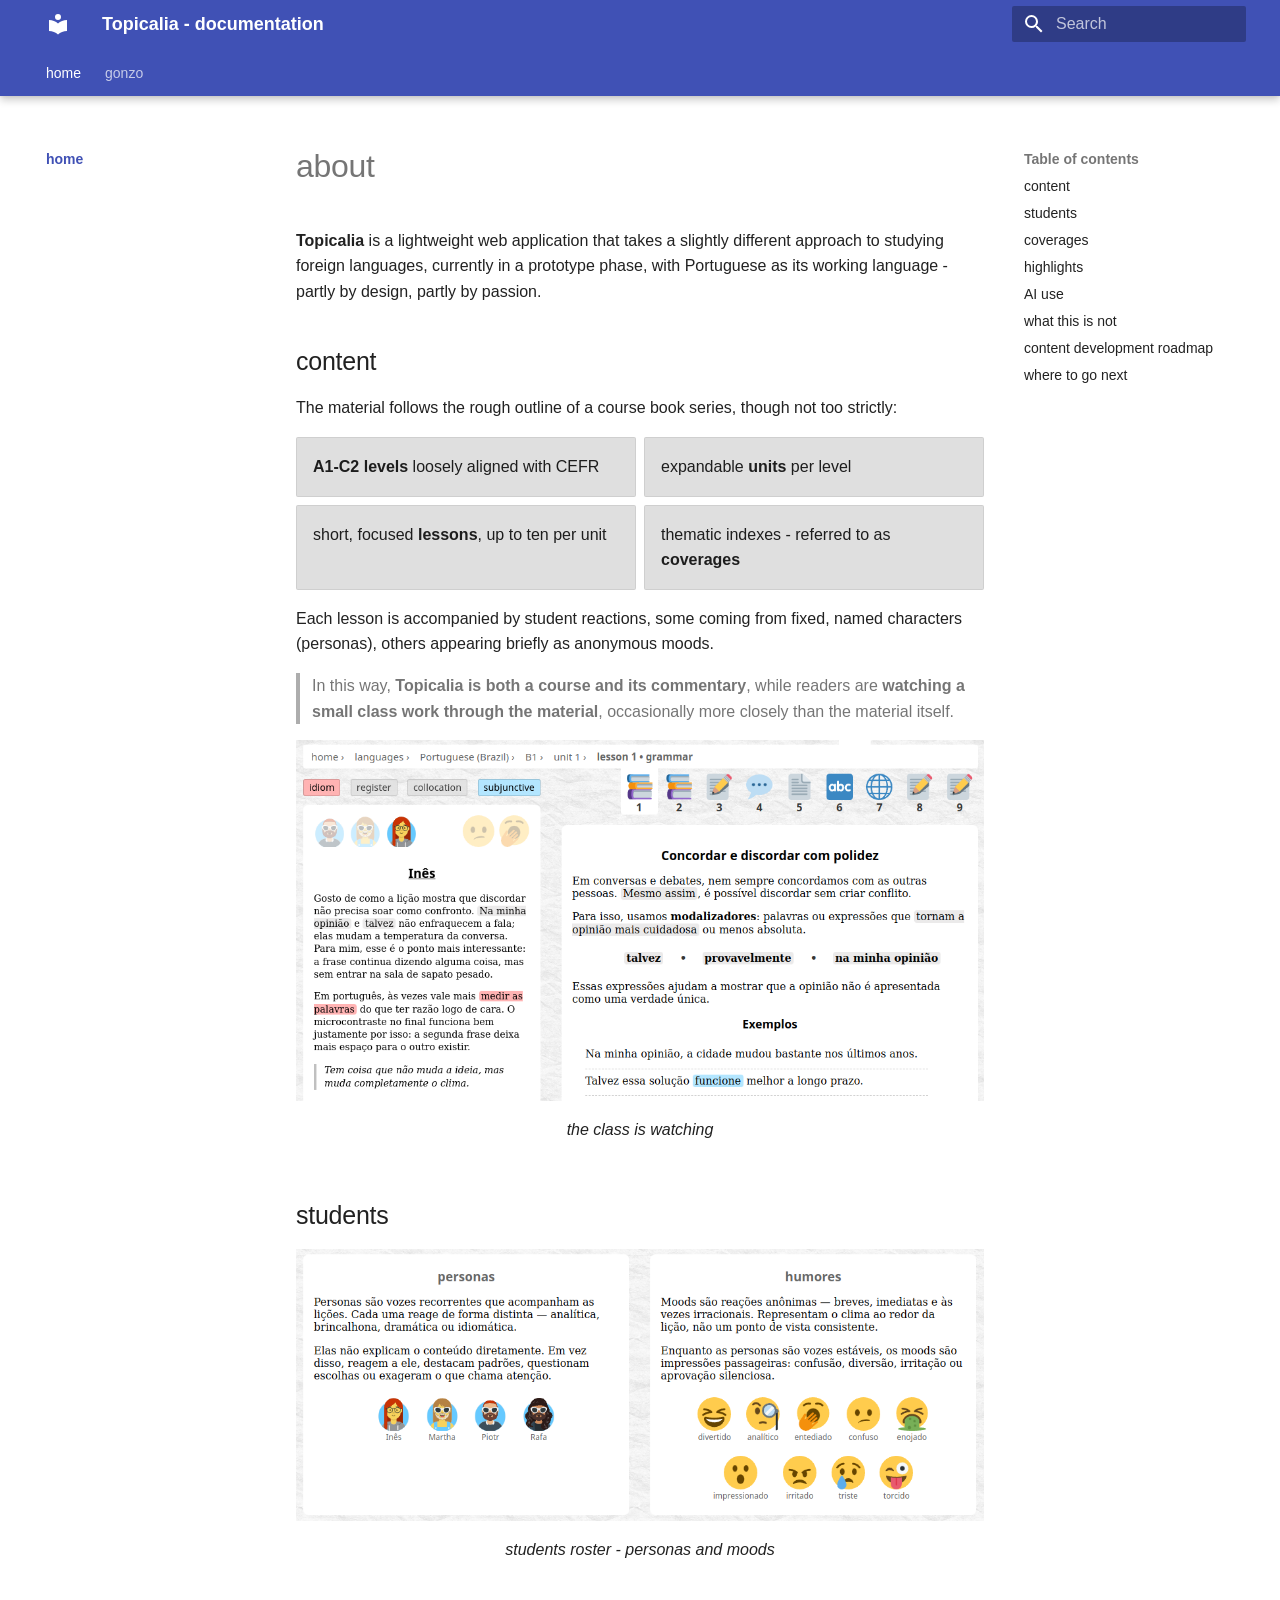
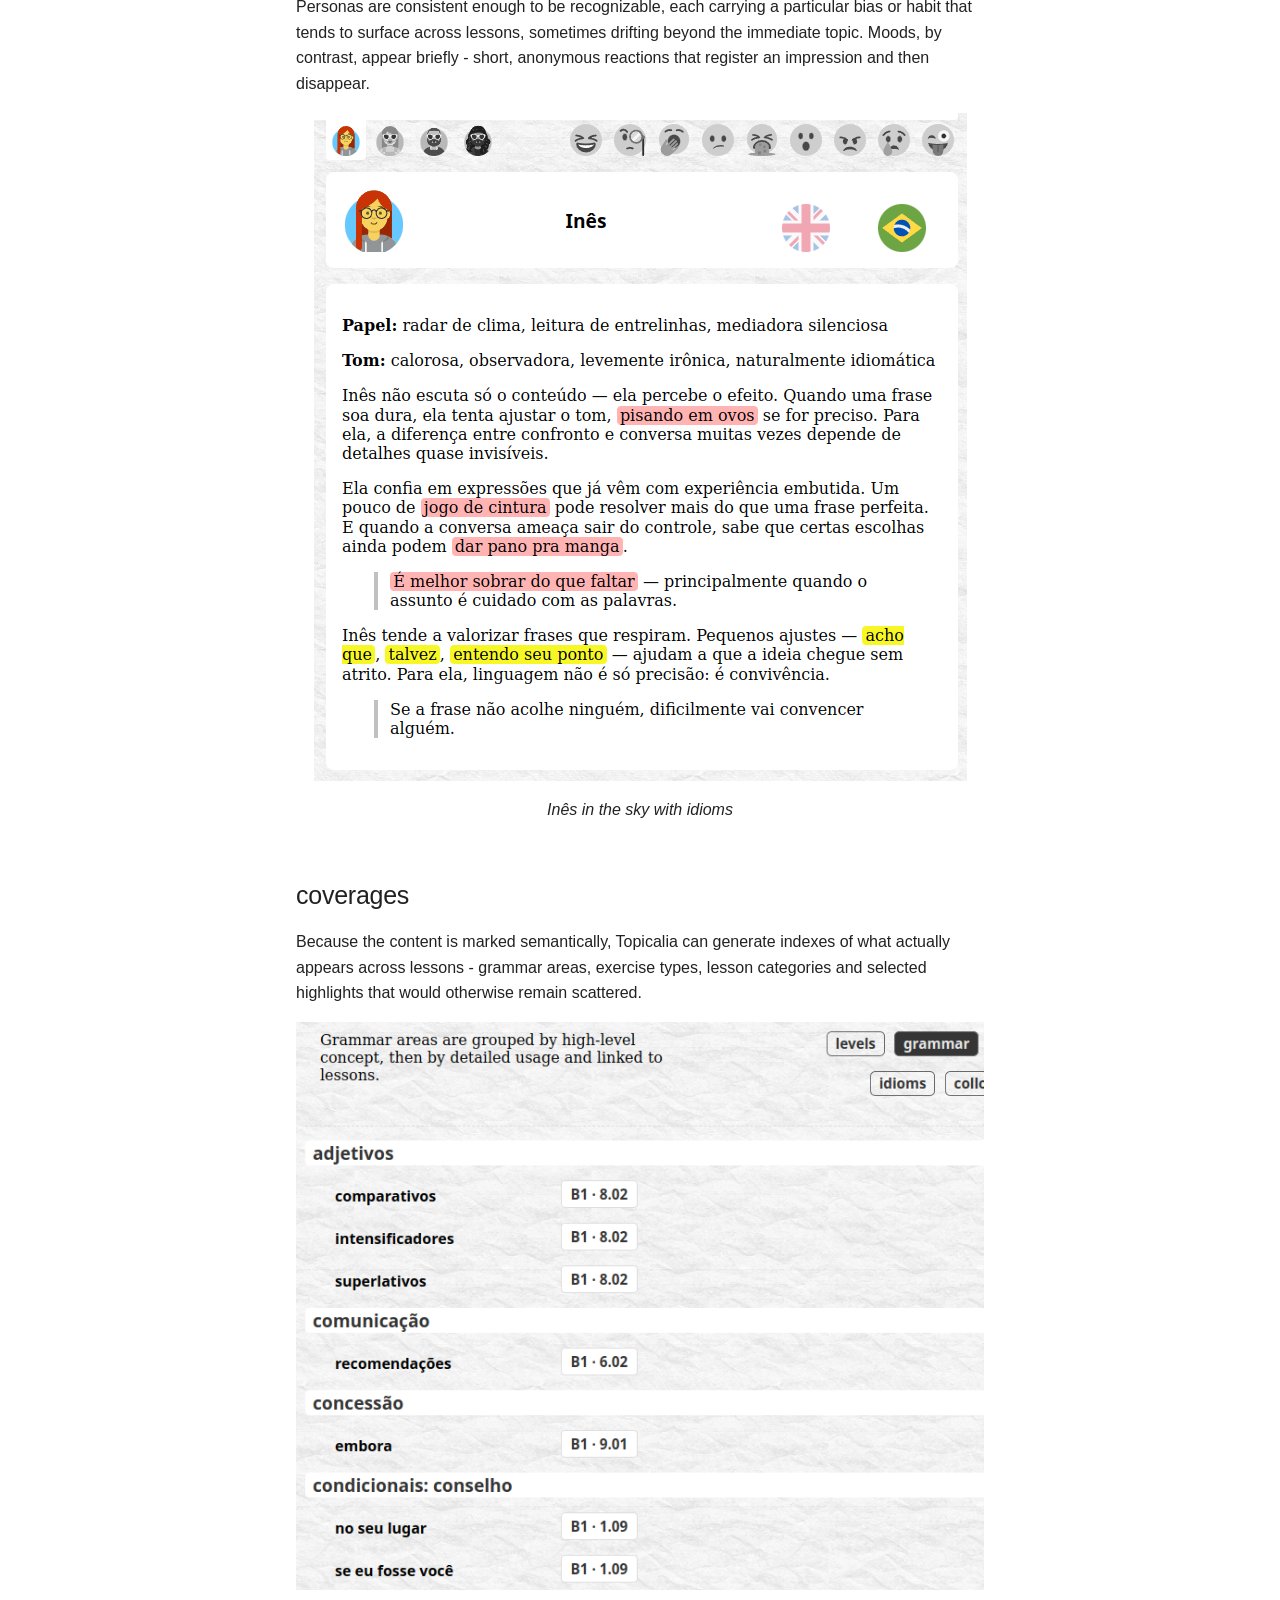
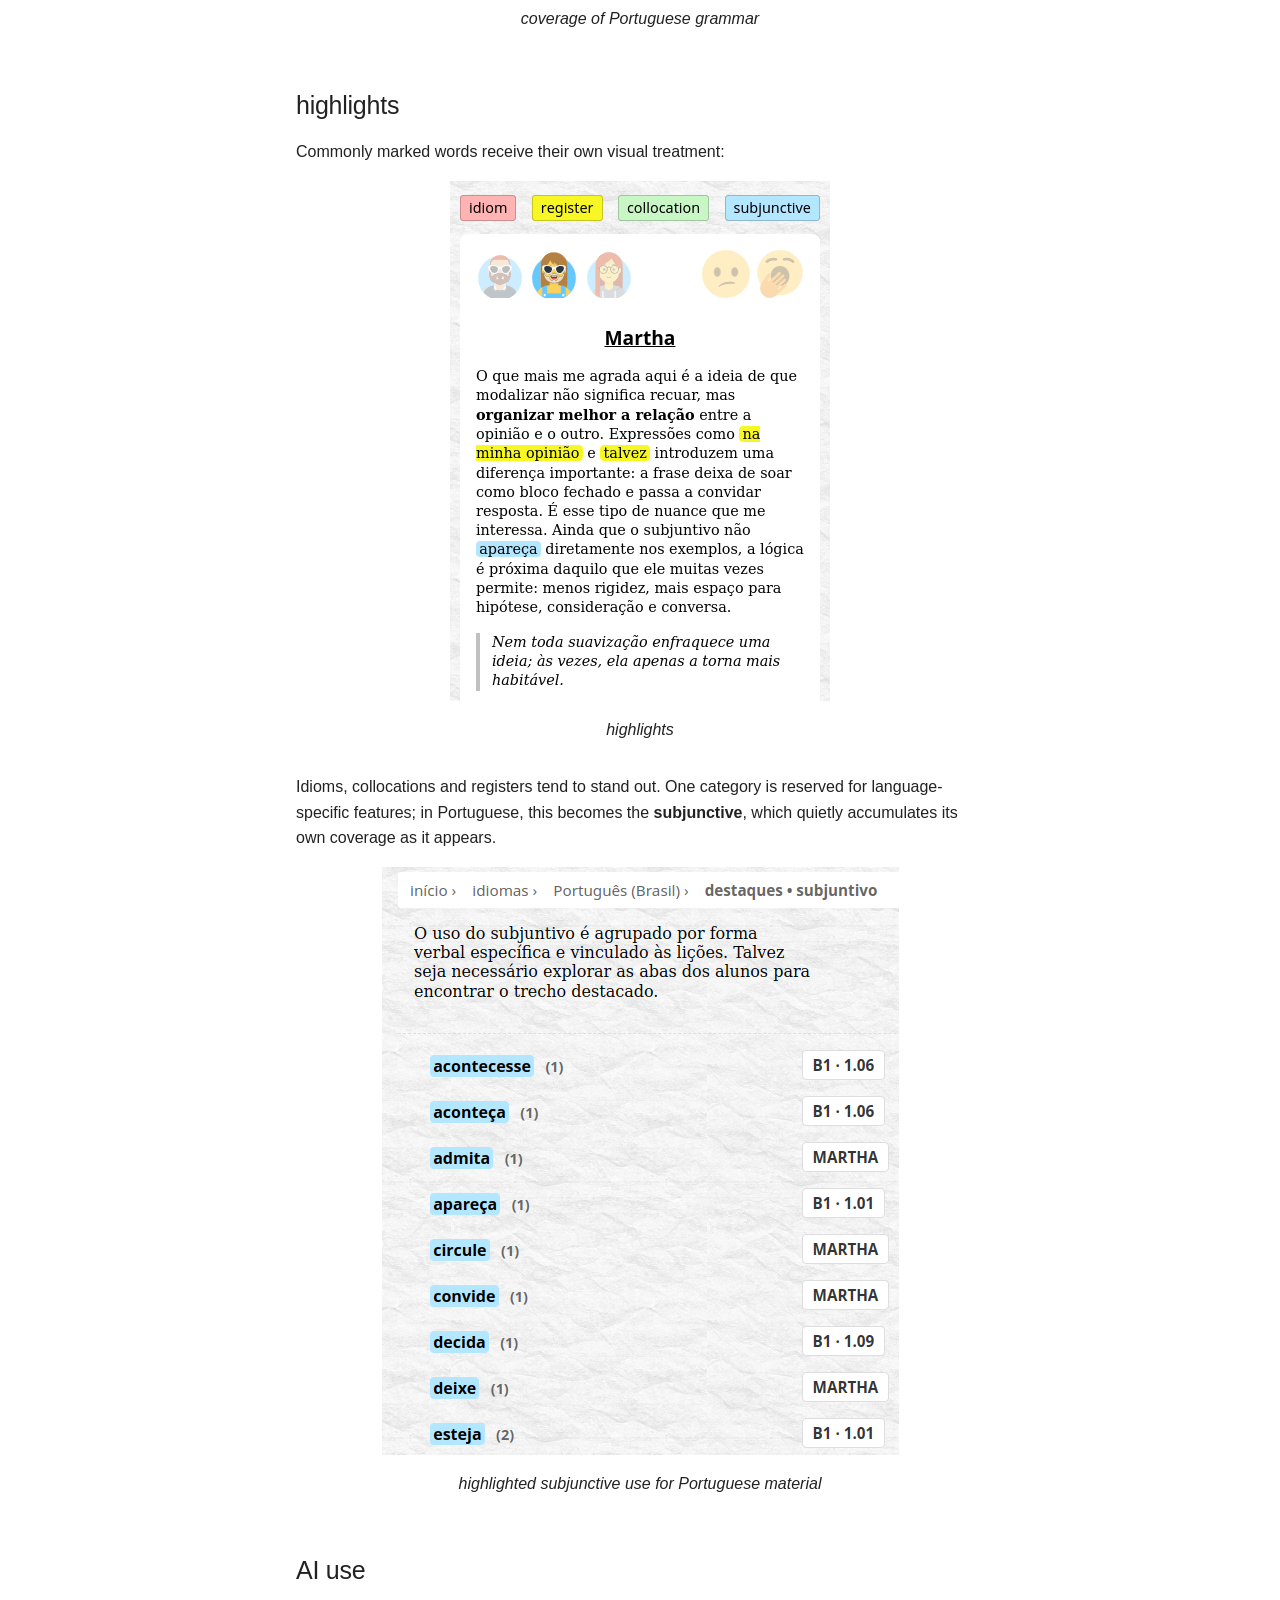
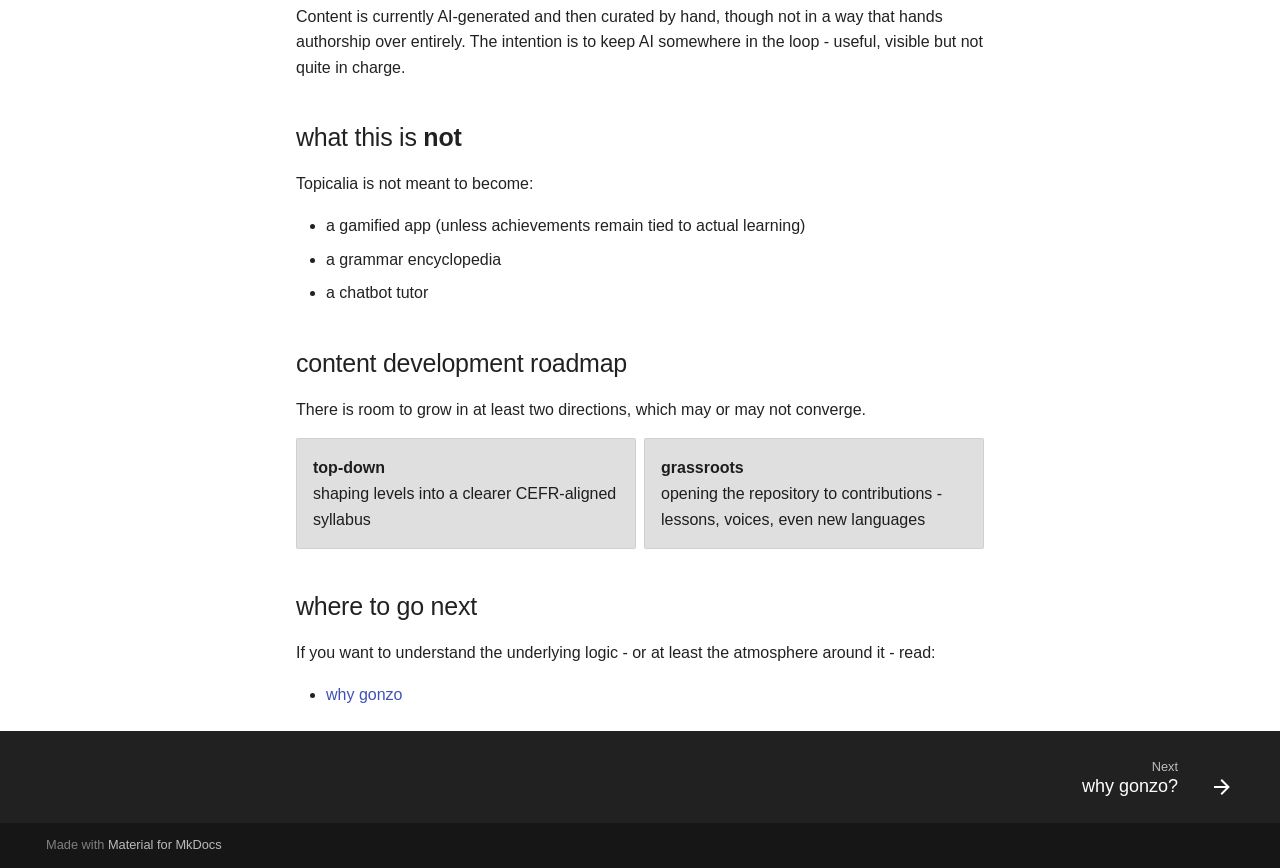
==== commit af365233: "Deployed eb0ed23 with MkDocs version: 1.6.1" ====
--- a/index.html
+++ b/index.html
@@ -35,12 +35,6 @@
       
     
     
-      
-        
-        
-        <link rel="preconnect" href="https://fonts.gstatic.com" crossorigin>
-        <link rel="stylesheet" href="https://fonts.googleapis.com/css?family=Roboto:300,300i,400,400i,700,700i%7CRoboto+Mono:400,400i,700,700i&display=fallback">
-        <style>:root{--md-text-font:"Roboto";--md-code-font:"Roboto Mono"}</style>
       
     
     
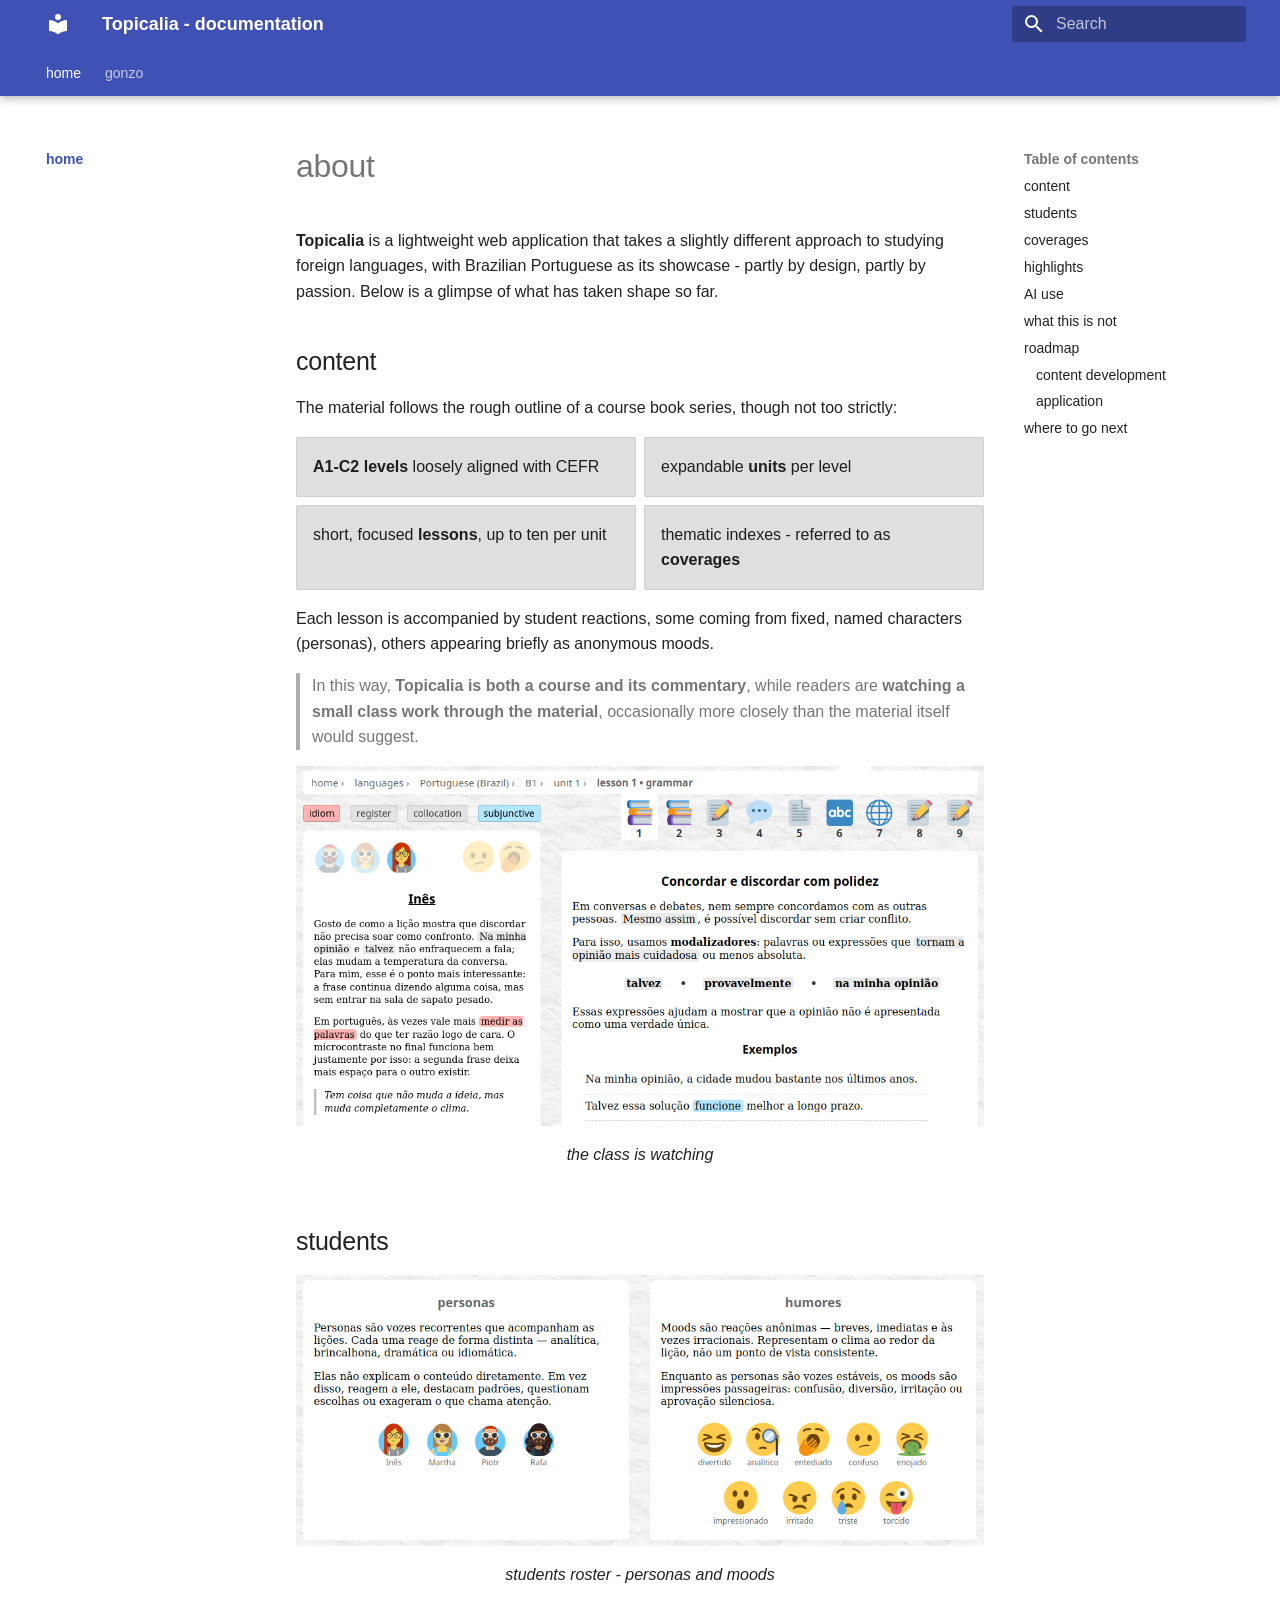
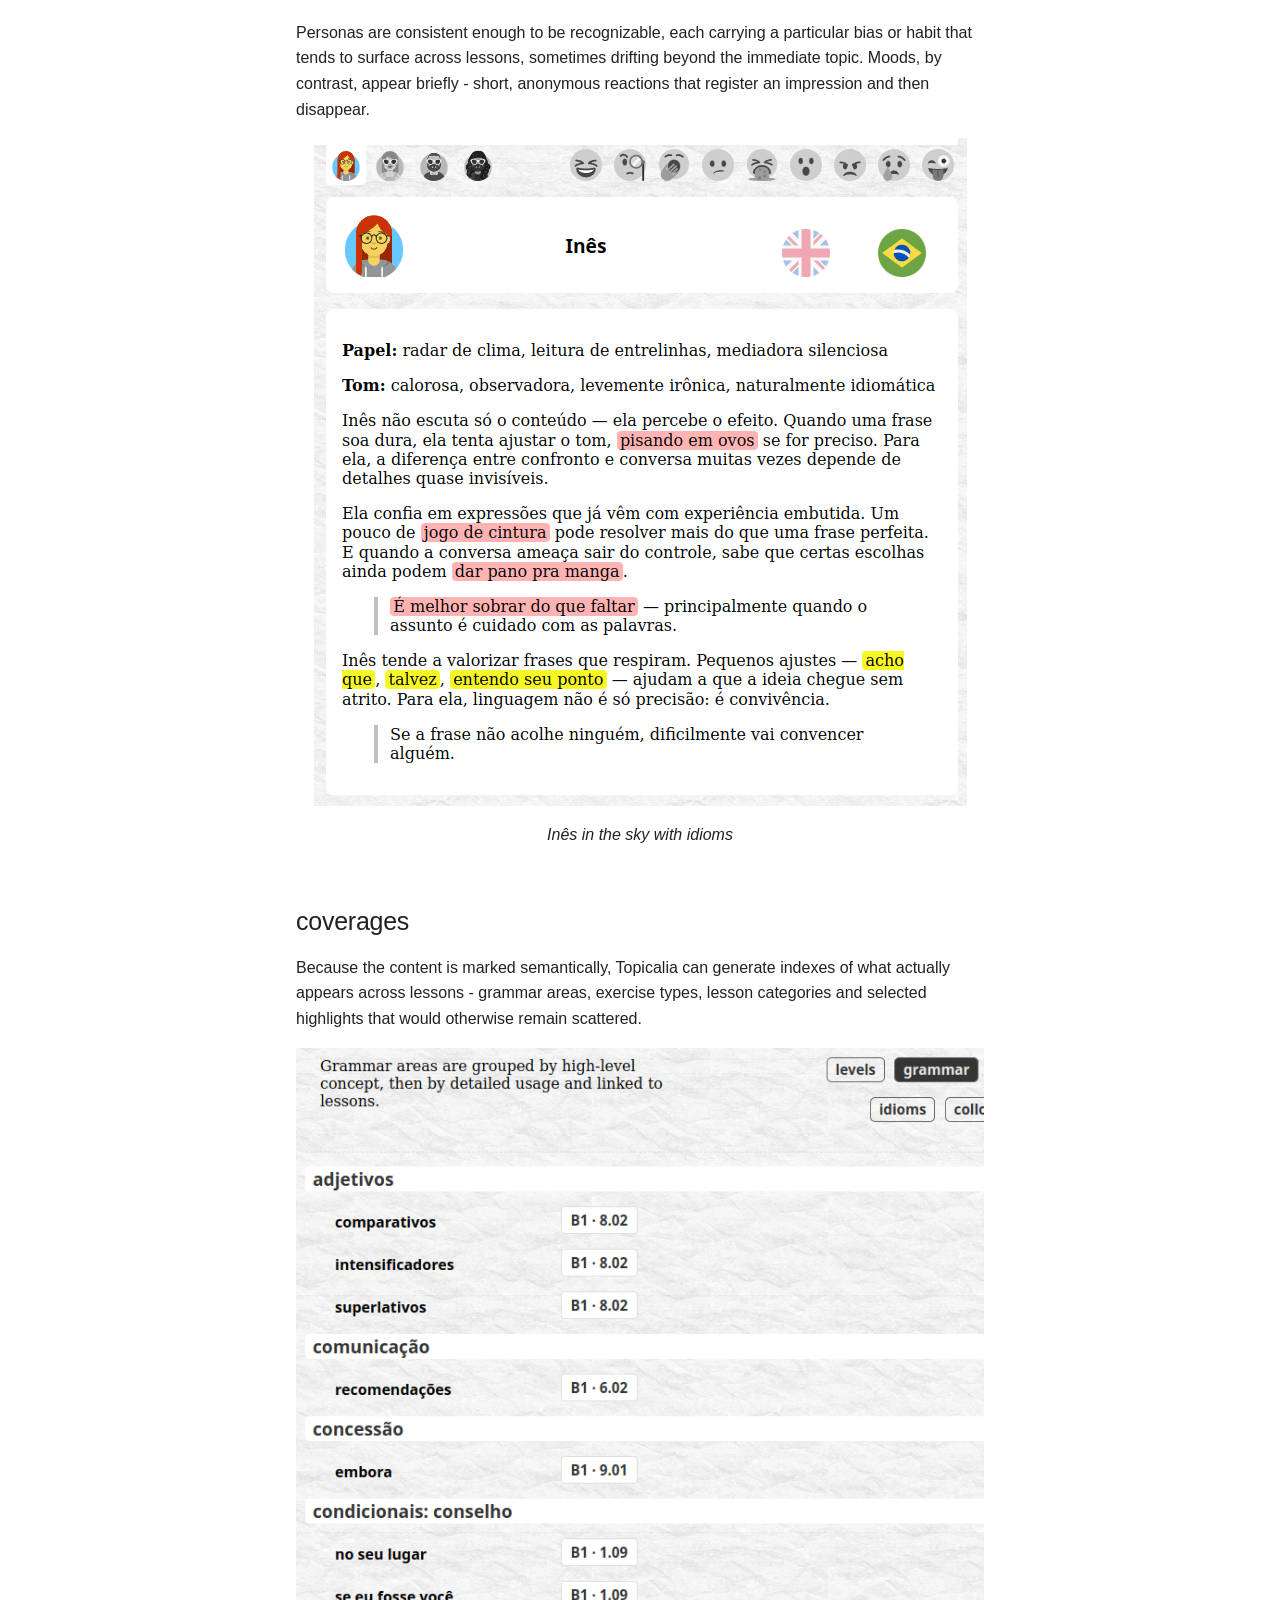
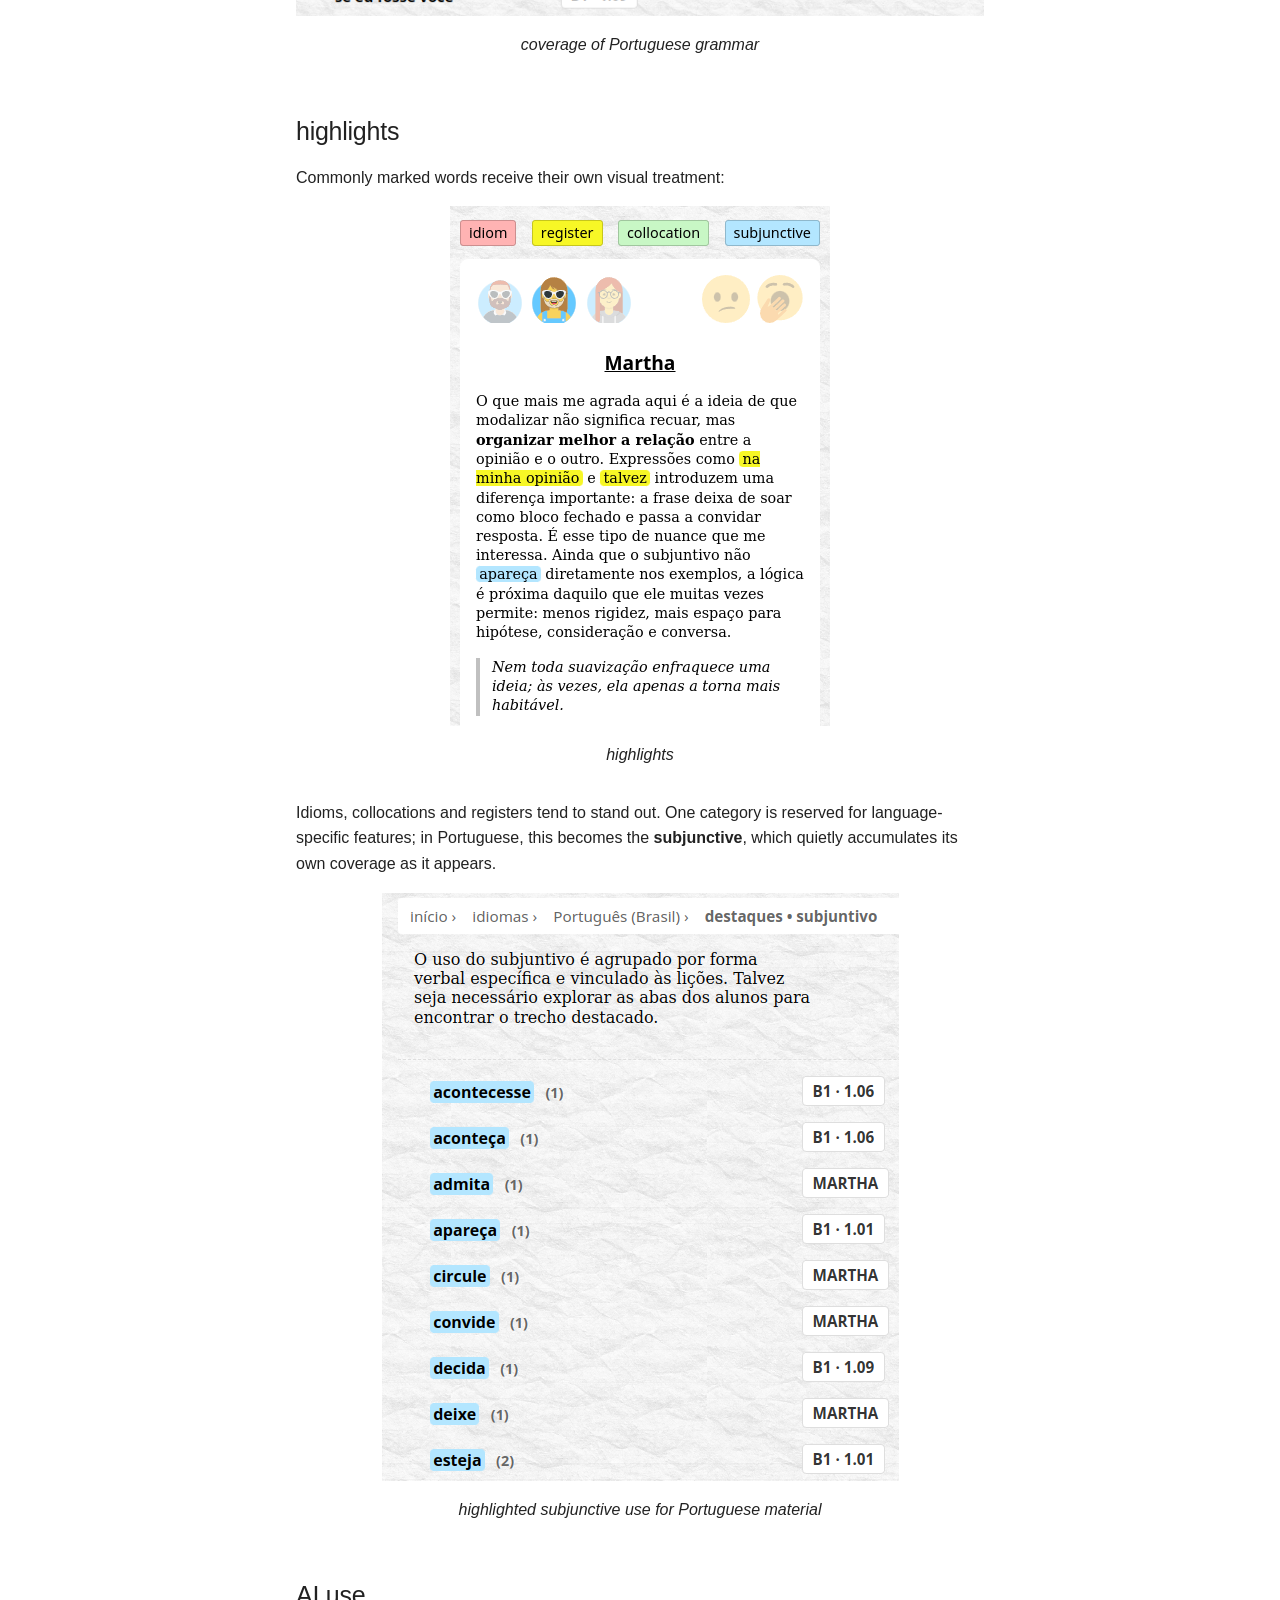
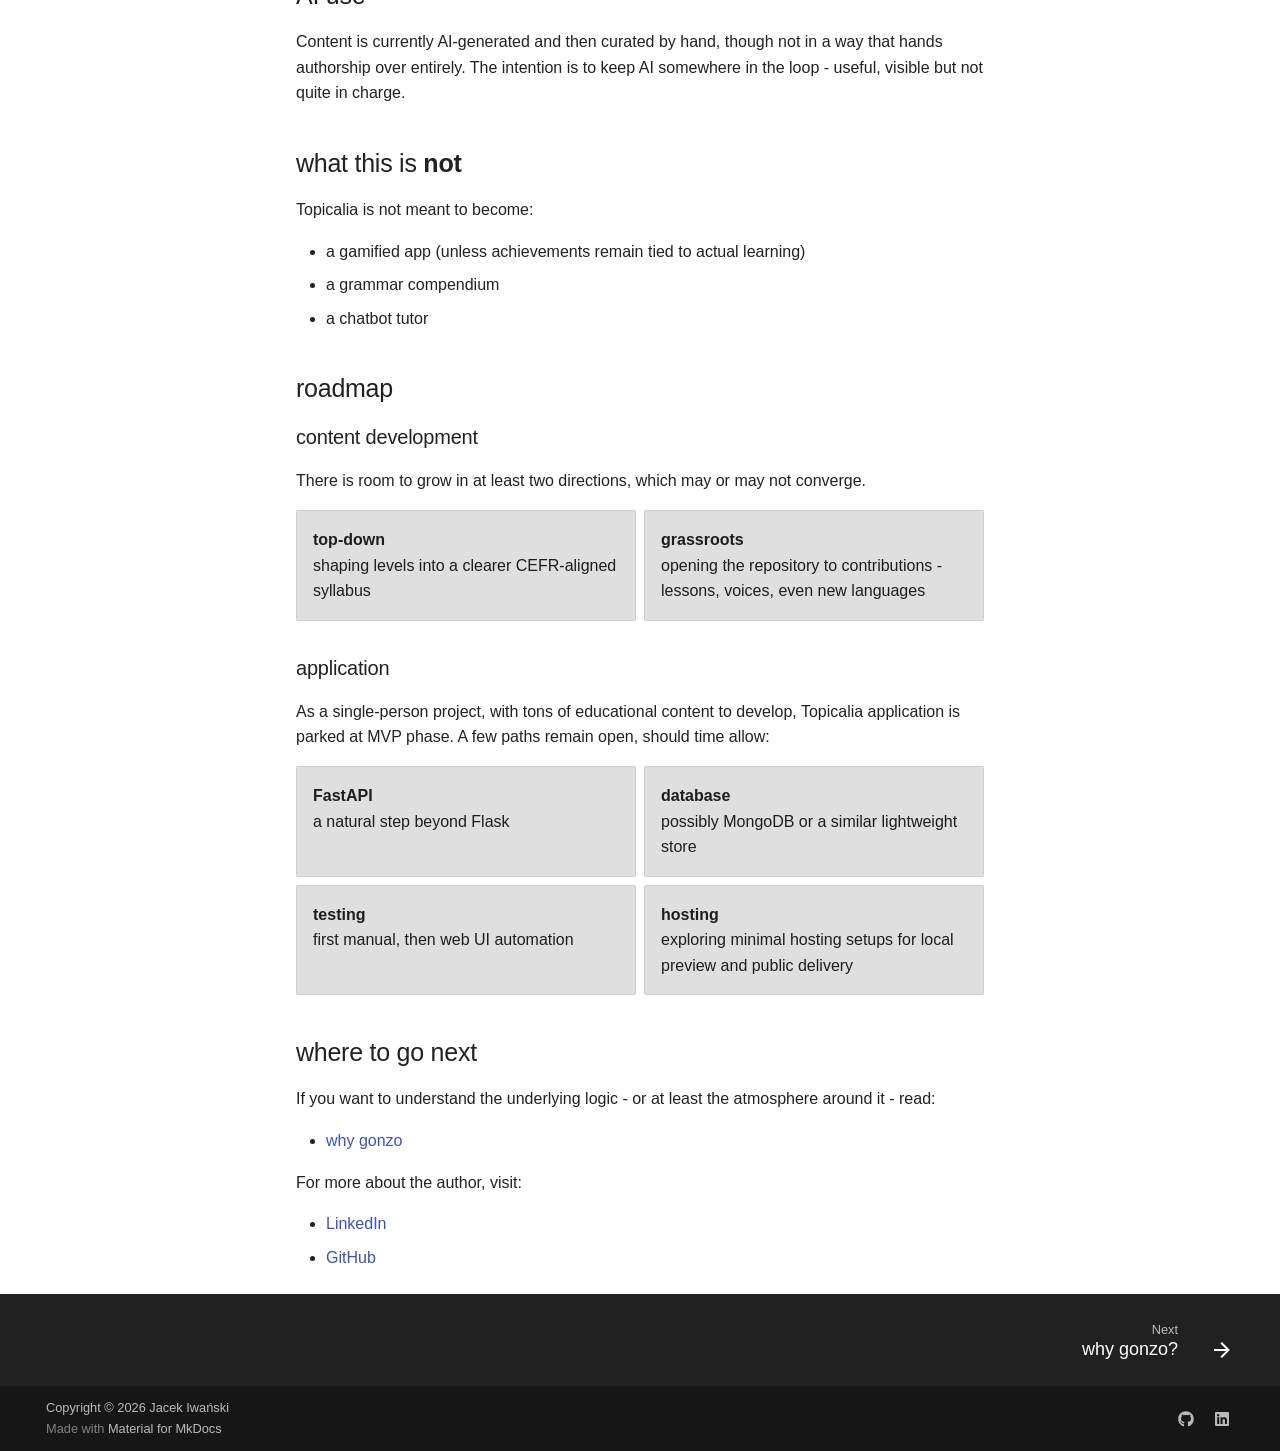
==== commit 36ae0a89: "Deployed 90946b1 with MkDocs version: 1.6.1" ====
--- a/index.html
+++ b/index.html
@@ -466,13 +466,41 @@
 </li>
       
         <li class="md-nav__item">
-  <a href="#content-development-roadmap" class="md-nav__link">
-    <span class="md-ellipsis">
-      
-        content development roadmap
-      
-    </span>
-  </a>
+  <a href="#roadmap" class="md-nav__link">
+    <span class="md-ellipsis">
+      
+        roadmap
+      
+    </span>
+  </a>
+  
+    <nav class="md-nav" aria-label="roadmap">
+      <ul class="md-nav__list">
+        
+          <li class="md-nav__item">
+  <a href="#content-development" class="md-nav__link">
+    <span class="md-ellipsis">
+      
+        content development
+      
+    </span>
+  </a>
+  
+</li>
+        
+          <li class="md-nav__item">
+  <a href="#application" class="md-nav__link">
+    <span class="md-ellipsis">
+      
+        application
+      
+    </span>
+  </a>
+  
+</li>
+        
+      </ul>
+    </nav>
   
 </li>
       
@@ -520,7 +548,7 @@
 
 
 <h1 id="about">about<a class="headerlink" href="#about" title="Permanent link">&para;</a></h1>
-<p><strong>Topicalia</strong> is a lightweight web application that takes a slightly different approach to studying foreign languages, currently in a prototype phase, with Portuguese as its working language - partly by design, partly by passion.</p>
+<p><strong>Topicalia</strong> is a lightweight web application that takes a slightly different approach to studying foreign languages, with Brazilian Portuguese as its showcase - partly by design, partly by passion. Below is a glimpse of what has taken shape so far.</p>
 <h2 id="content">content<a class="headerlink" href="#content" title="Permanent link">&para;</a></h2>
 <p>The material follows the rough outline of a course book series, though not too strictly:</p>
 <div class="grid cards">
@@ -533,7 +561,7 @@
 </div>
 <p>Each lesson is accompanied by student reactions, some coming from fixed, named characters (personas), others appearing briefly as anonymous moods.</p>
 <blockquote>
-<p>In this way, <strong>Topicalia is both a course and its commentary</strong>, while readers are <strong>watching a small class work through the material</strong>, occasionally more closely than the material itself.</p>
+<p>In this way, <strong>Topicalia is both a course and its commentary</strong>, while readers are <strong>watching a small class work through the material</strong>, occasionally more closely than the material itself would suggest.</p>
 </blockquote>
 <figure>
   <img alt="_" src="assets/screens/lesson-dual.png" />
@@ -572,10 +600,11 @@
 <p>Topicalia is not meant to become:</p>
 <ul>
 <li>a gamified app (unless achievements remain tied to actual learning)</li>
-<li>a grammar encyclopedia</li>
+<li>a grammar compendium</li>
 <li>a chatbot tutor</li>
 </ul>
-<h2 id="content-development-roadmap">content development roadmap<a class="headerlink" href="#content-development-roadmap" title="Permanent link">&para;</a></h2>
+<h2 id="roadmap">roadmap<a class="headerlink" href="#roadmap" title="Permanent link">&para;</a></h2>
+<h3 id="content-development">content development<a class="headerlink" href="#content-development" title="Permanent link">&para;</a></h3>
 <p>There is room to grow in at least two directions, which may or may not converge.</p>
 <div class="grid cards">
 <ul>
@@ -583,10 +612,25 @@
 <li><strong>grassroots</strong><br/>opening the repository to contributions - lessons, voices, even new languages</li>
 </ul>
 </div>
+<h3 id="application">application<a class="headerlink" href="#application" title="Permanent link">&para;</a></h3>
+<p>As a single-person project, with tons of educational content to develop, Topicalia application is parked at MVP phase. A few paths remain open, should time allow:</p>
+<div class="grid cards">
+<ul>
+<li><strong>FastAPI</strong><br/>a natural step beyond Flask</li>
+<li><strong>database</strong><br/>possibly MongoDB or a similar lightweight store</li>
+<li><strong>testing</strong><br/>first manual, then web UI automation</li>
+<li><strong>hosting</strong><br/>exploring minimal hosting setups for local preview and public delivery</li>
+</ul>
+</div>
 <h2 id="where-to-go-next">where to go next<a class="headerlink" href="#where-to-go-next" title="Permanent link">&para;</a></h2>
 <p>If you want to understand the underlying logic - or at least the atmosphere around it - read:</p>
 <ul>
 <li><a href="topicalism/gonzo/">why gonzo</a></li>
+</ul>
+<p>For more about the author, visit:</p>
+<ul>
+<li><a href="https://www.linkedin.com/in/jacekiwanski/">LinkedIn</a></li>
+<li><a href="https://github.com/jiwanski">GitHub</a></li>
 </ul>
 
 
@@ -647,6 +691,10 @@
     <div class="md-footer-meta__inner md-grid">
       <div class="md-copyright">
   
+    <div class="md-copyright__highlight">
+      Copyright &copy; 2026 Jacek Iwański
+    </div>
+  
   
     Made with
     <a href="https://squidfunk.github.io/mkdocs-material/" target="_blank" rel="noopener">
@@ -655,6 +703,27 @@
   
 </div>
       
+        
+<div class="md-social">
+  
+    
+    
+    
+    
+    <a href="https://github.com/jiwanski" target="_blank" rel="noopener" title="GitHub" class="md-social__link">
+      <svg xmlns="http://www.w3.org/2000/svg" viewBox="0 0 512 512"><!--! Font Awesome Free 7.1.0 by @fontawesome - https://fontawesome.com License - https://fontawesome.com/license/free (Icons: CC BY 4.0, Fonts: SIL OFL 1.1, Code: MIT License) Copyright 2025 Fonticons, Inc.--><path d="M173.9 397.4c0 2-2.3 3.6-5.2 3.6-3.3.3-5.6-1.3-5.6-3.6 0-2 2.3-3.6 5.2-3.6 3-.3 5.6 1.3 5.6 3.6m-31.1-4.5c-.7 2 1.3 4.3 4.3 4.9 2.6 1 5.6 0 6.2-2s-1.3-4.3-4.3-5.2c-2.6-.7-5.5.3-6.2 2.3m44.2-1.7c-2.9.7-4.9 2.6-4.6 4.9.3 2 2.9 3.3 5.9 2.6 2.9-.7 4.9-2.6 4.6-4.6-.3-1.9-3-3.2-5.9-2.9M252.8 8C114.1 8 8 113.3 8 252c0 110.9 69.8 205.8 169.5 239.2 12.8 2.3 17.3-5.6 17.3-12.1 0-6.2-.3-40.4-.3-61.4 0 0-70 15-84.7-29.8 0 0-11.4-29.1-27.8-36.6 0 0-22.9-15.7 1.6-15.4 0 0 24.9 2 38.6 25.8 21.9 38.6 58.6 27.5 72.9 20.9 2.3-16 8.8-27.1 16-33.7-55.9-6.2-112.3-14.3-112.3-110.5 0-27.5 7.6-41.3 23.6-58.9-2.6-6.5-11.1-33.3 2.6-67.9 20.9-6.5 69 27 69 27 20-5.6 41.5-8.5 62.8-8.5s42.8 2.9 62.8 8.5c0 0 48.1-33.6 69-27 13.7 34.7 5.2 61.4 2.6 67.9 16 17.7 25.8 31.5 25.8 58.9 0 96.5-58.9 104.2-114.8 110.5 9.2 7.9 17 22.9 17 46.4 0 33.7-.3 75.4-.3 83.6 0 6.5 4.6 14.4 17.3 12.1C436.2 457.8 504 362.9 504 252 504 113.3 391.5 8 252.8 8M105.2 352.9c-1.3 1-1 3.3.7 5.2 1.6 1.6 3.9 2.3 5.2 1 1.3-1 1-3.3-.7-5.2-1.6-1.6-3.9-2.3-5.2-1m-10.8-8.1c-.7 1.3.3 2.9 2.3 3.9 1.6 1 3.6.7 4.3-.7.7-1.3-.3-2.9-2.3-3.9-2-.6-3.6-.3-4.3.7m32.4 35.6c-1.6 1.3-1 4.3 1.3 6.2 2.3 2.3 5.2 2.6 6.5 1 1.3-1.3.7-4.3-1.3-6.2-2.2-2.3-5.2-2.6-6.5-1m-11.4-14.7c-1.6 1-1.6 3.6 0 5.9s4.3 3.3 5.6 2.3c1.6-1.3 1.6-3.9 0-6.2-1.4-2.3-4-3.3-5.6-2"/></svg>
+    </a>
+  
+    
+    
+    
+    
+    <a href="https://www.linkedin.com/in/jacekiwanski/" target="_blank" rel="noopener" title="LinkedIn" class="md-social__link">
+      <svg xmlns="http://www.w3.org/2000/svg" viewBox="0 0 448 512"><!--! Font Awesome Free 7.1.0 by @fontawesome - https://fontawesome.com License - https://fontawesome.com/license/free (Icons: CC BY 4.0, Fonts: SIL OFL 1.1, Code: MIT License) Copyright 2025 Fonticons, Inc.--><path d="M416 32H31.9C14.3 32 0 46.5 0 64.3v383.4C0 465.5 14.3 480 31.9 480H416c17.6 0 32-14.5 32-32.3V64.3c0-17.8-14.4-32.3-32-32.3M135.4 416H69V202.2h66.5V416zM102.2 96a38.5 38.5 0 1 1 0 77 38.5 38.5 0 1 1 0-77m282.1 320h-66.4V312c0-24.8-.5-56.7-34.5-56.7-34.6 0-39.9 27-39.9 54.9V416h-66.4V202.2h63.7v29.2h.9c8.9-16.8 30.6-34.5 62.9-34.5 67.2 0 79.7 44.3 79.7 101.9z"/></svg>
+    </a>
+  
+</div>
+      
     </div>
   </div>
 </footer>
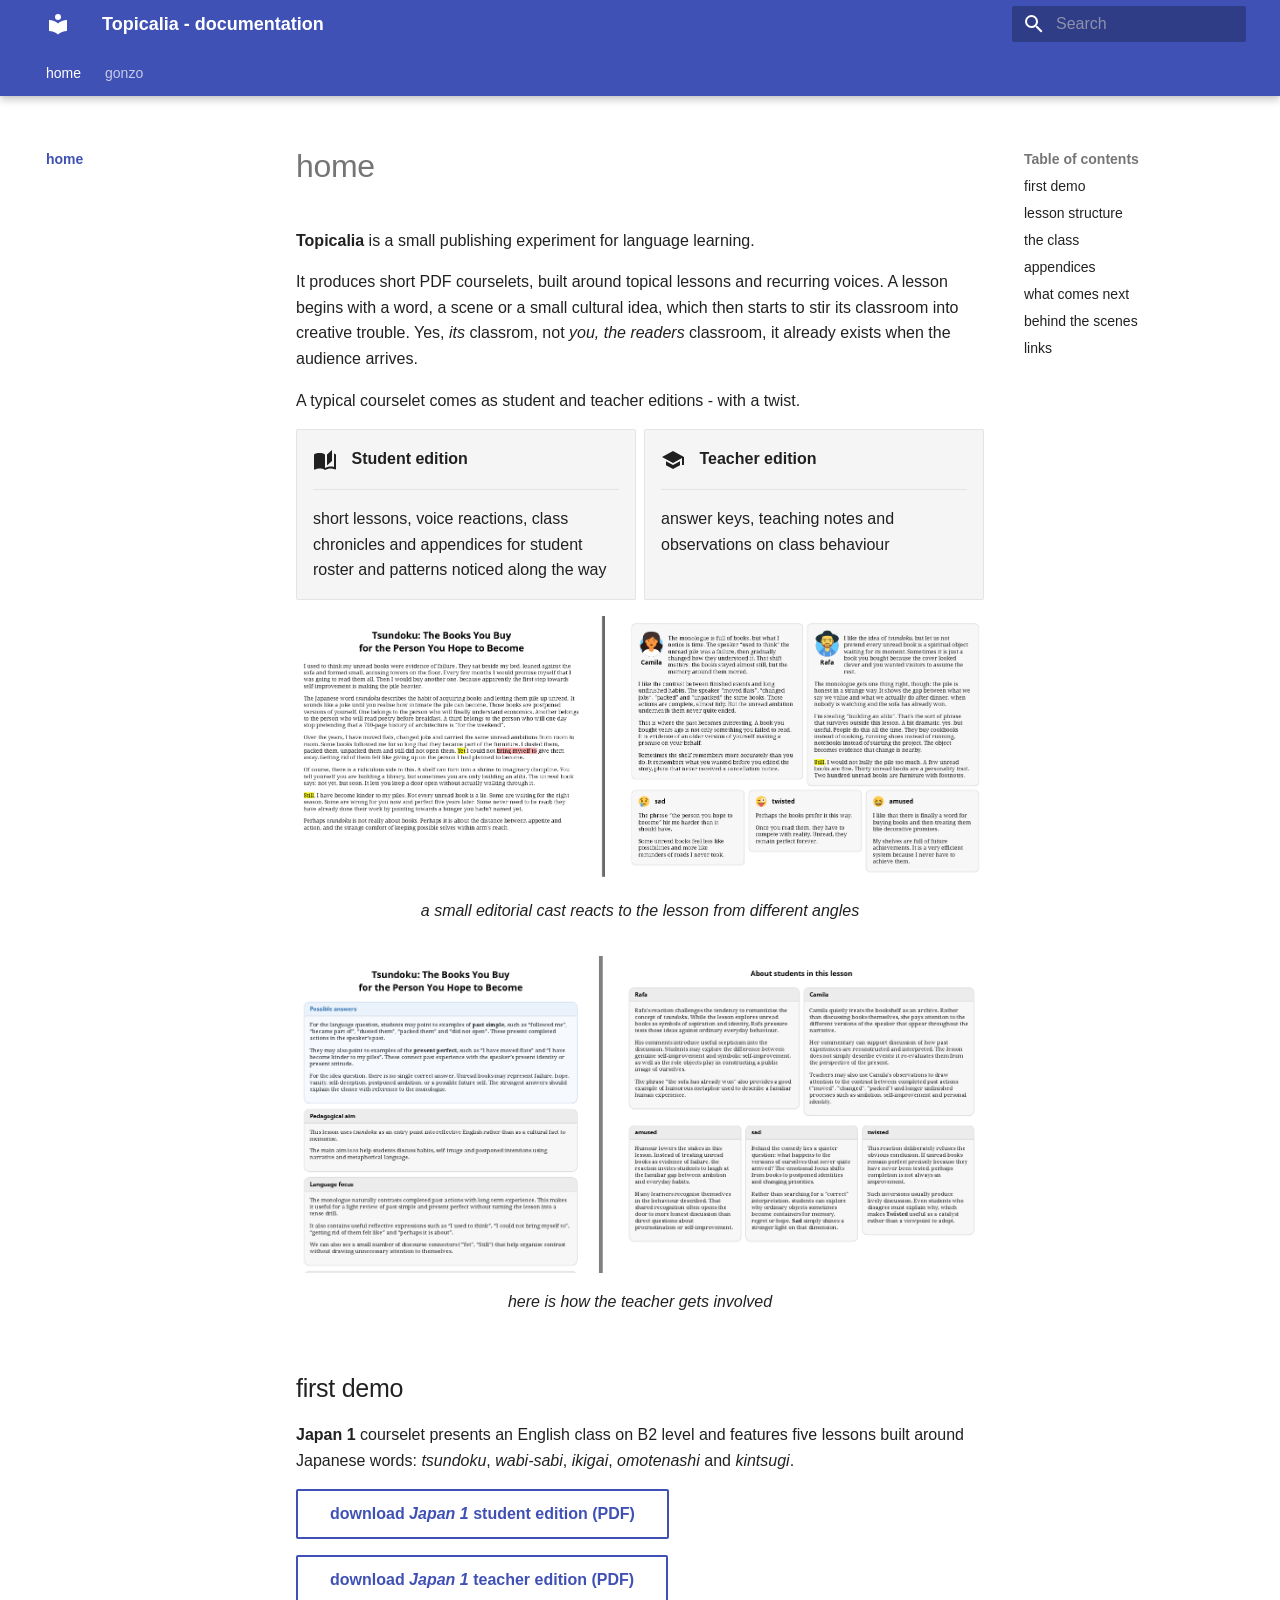
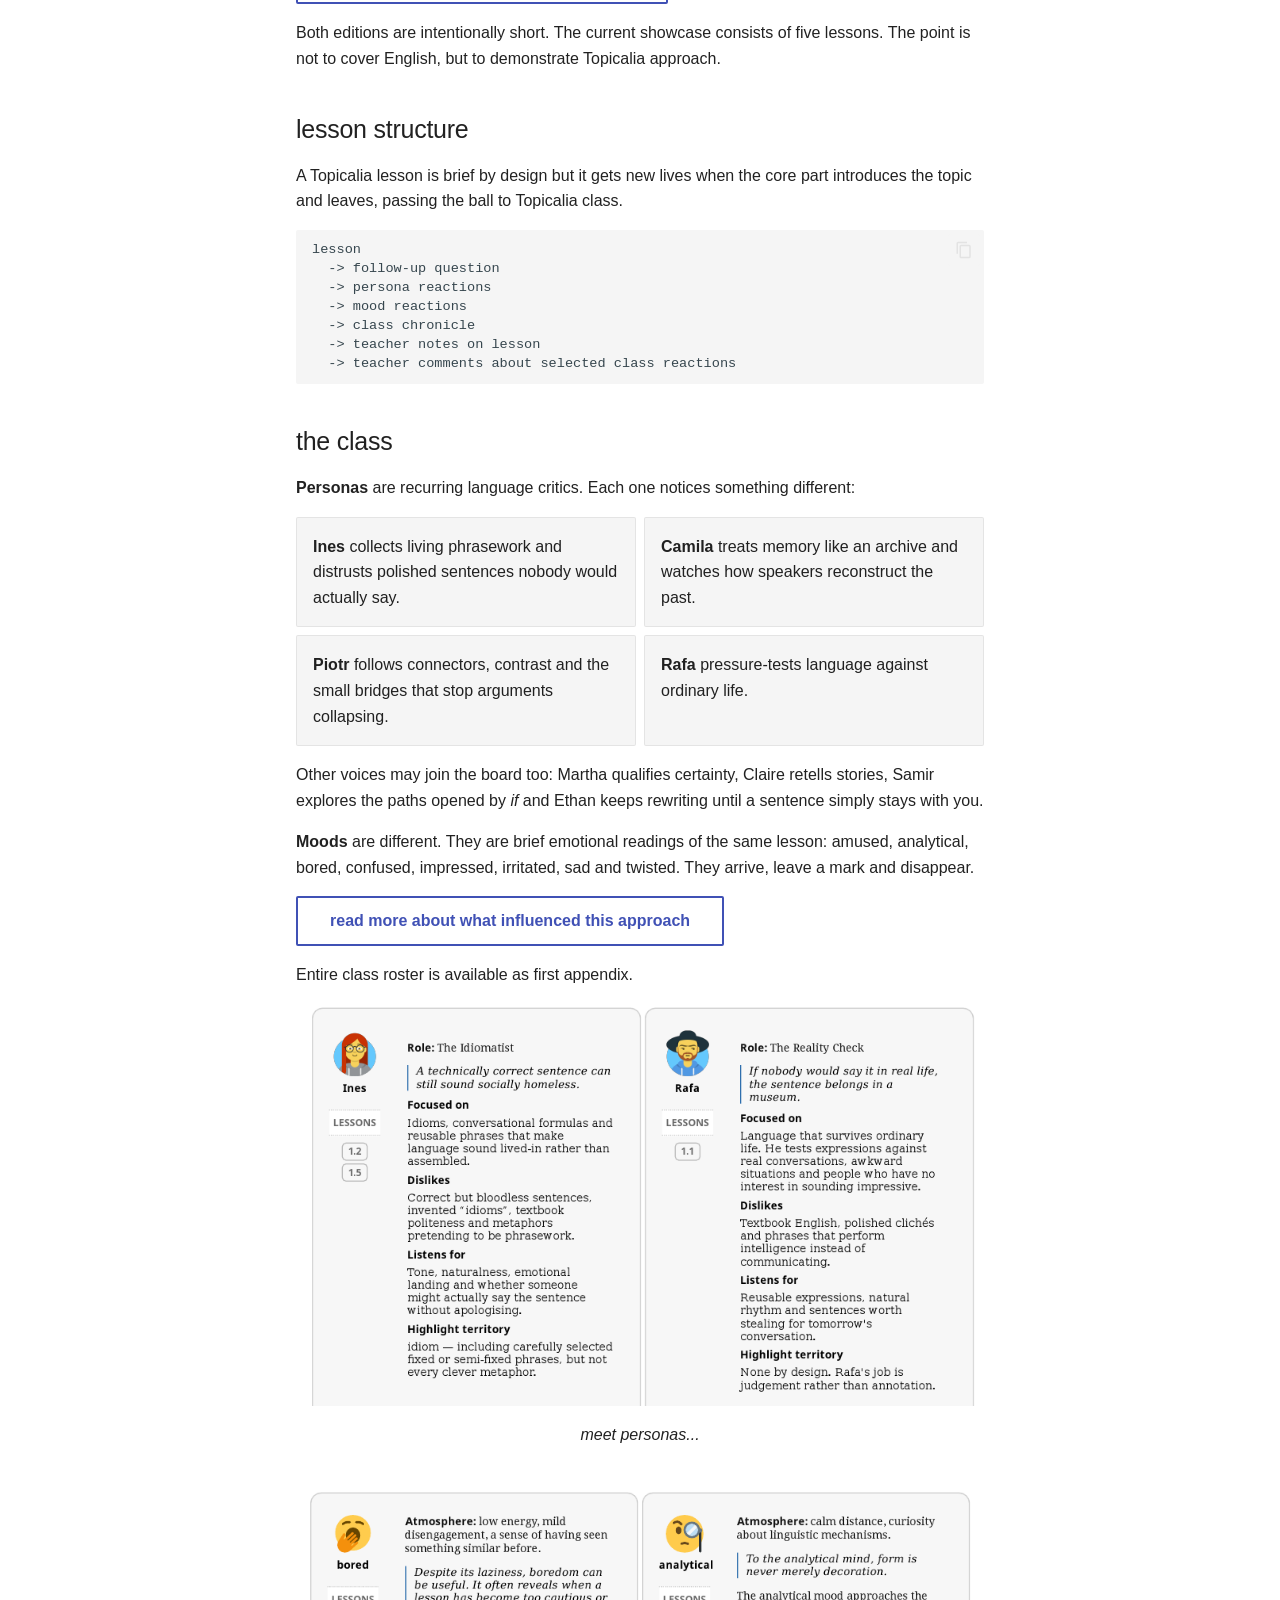
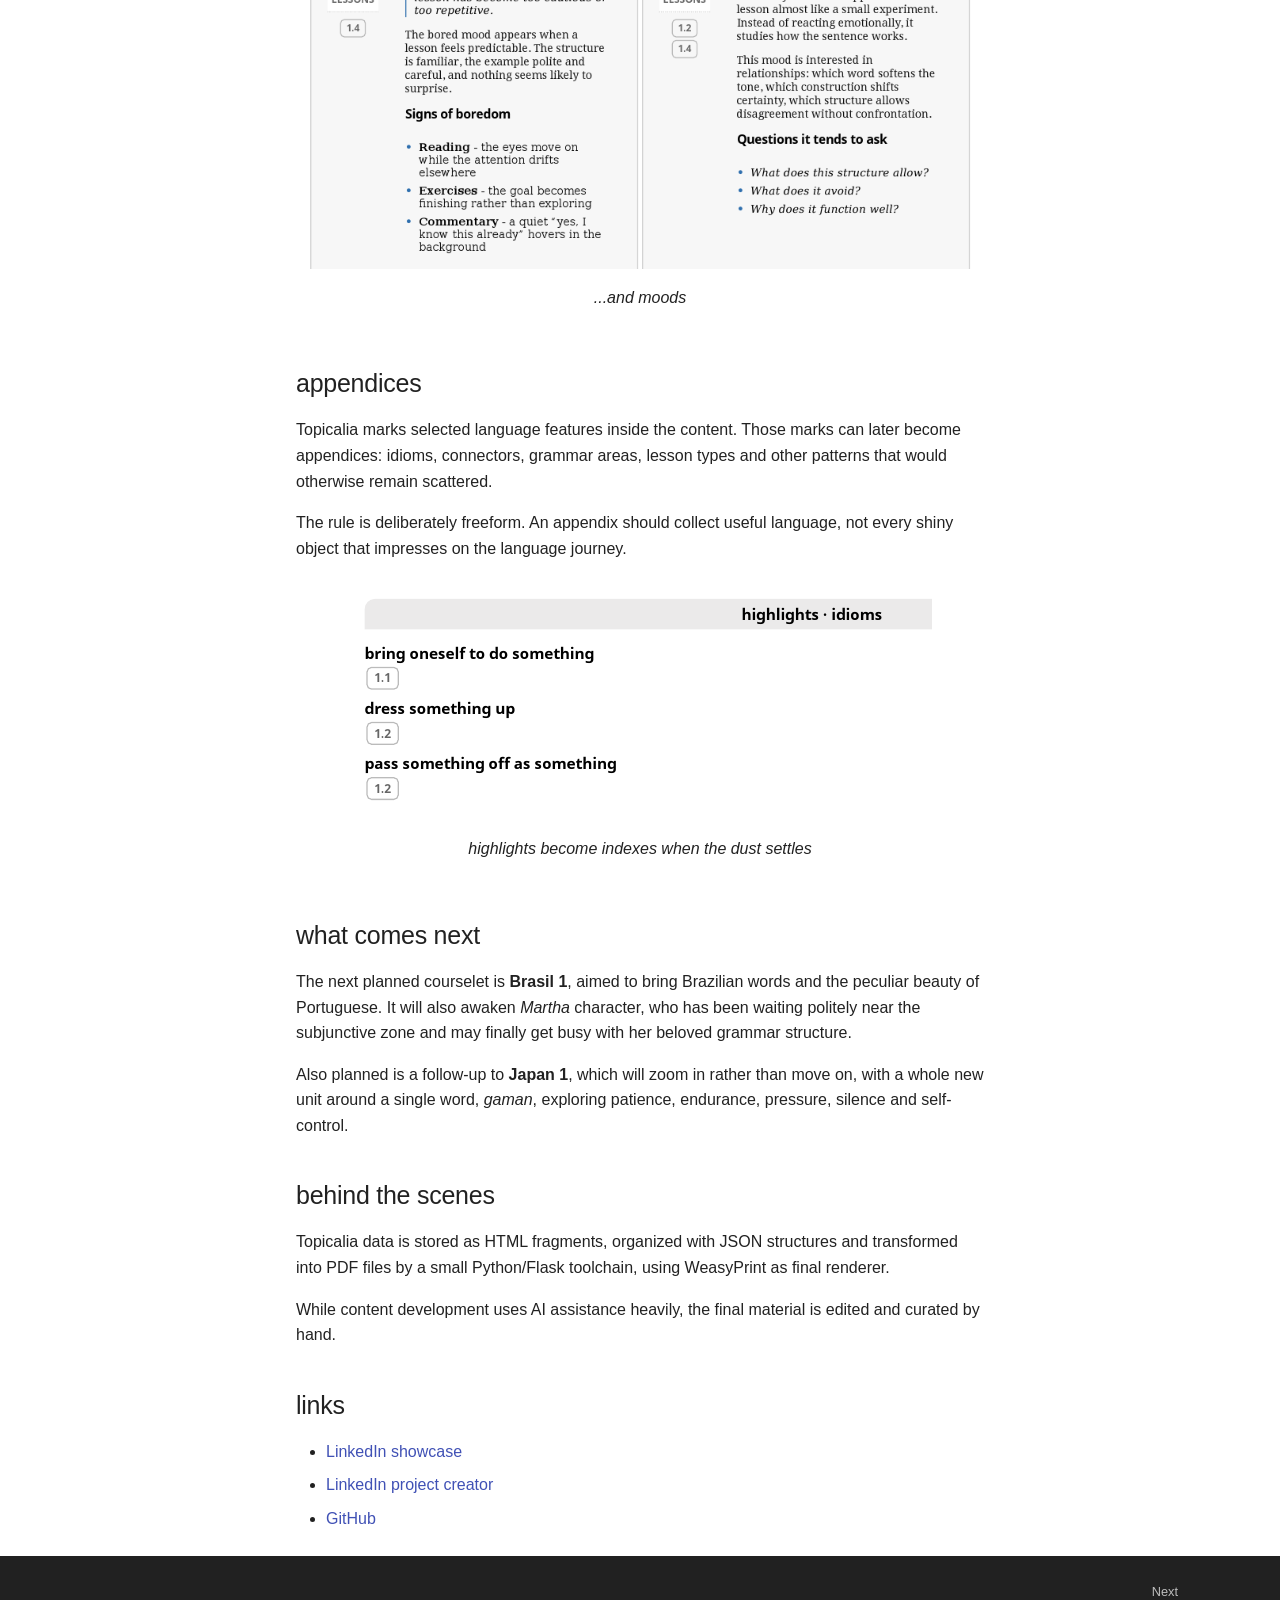
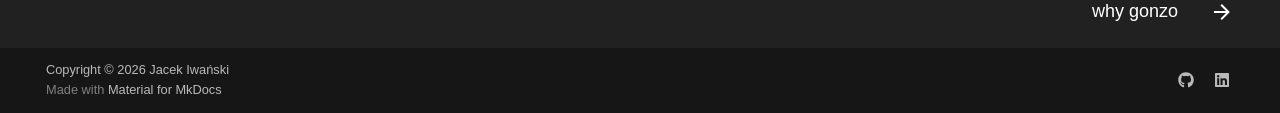
==== commit b3f2b0b4: "Deployed 6584acc with MkDocs version: 1.6.1" ====
--- a/index.html
+++ b/index.html
@@ -1,7 +1,4 @@
-
-<!doctype html>
-<html lang="en" class="no-js">
-  <head>
+<!DOCTYPE html><html lang="en" class="no-js"><head>
     
       <meta charset="utf-8">
       <meta name="viewport" content="width=device-width,initial-scale=1">
@@ -46,7 +43,17 @@
 
     
     
-  </head>
+  <link href="assets/stylesheets/glightbox.min.css" rel="stylesheet"><script src="assets/javascripts/glightbox.min.js"></script><style id="glightbox-style">
+            html.glightbox-open { overflow: initial; height: 100%; }
+            .gslide-title { margin-top: 0px; user-select: text; }
+            .gslide-desc { color: #666; user-select: text; }
+            .gslide-image img { background: white; }
+            .gscrollbar-fixer { padding-right: 15px; }
+            .gdesc-inner { font-size: 0.75rem; }
+            body[data-md-color-scheme="slate"] .gdesc-inner { background: var(--md-default-bg-color); }
+            body[data-md-color-scheme="slate"] .gslide-title { color: var(--md-default-fg-color); }
+            body[data-md-color-scheme="slate"] .gslide-desc { color: var(--md-default-fg-color); }
+        </style></head>
   
   
     <body dir="ltr">
@@ -58,7 +65,7 @@
     <div data-md-component="skip">
       
         
-        <a href="#about" class="md-skip">
+        <a href="#first-demo" class="md-skip">
           Skip to content
         </a>
       
@@ -77,12 +84,12 @@
     <a href="." title="Topicalia - documentation" class="md-header__button md-logo" aria-label="Topicalia - documentation" data-md-component="logo">
       
   
-  <svg xmlns="http://www.w3.org/2000/svg" viewBox="0 0 24 24"><path d="M12 8a3 3 0 0 0 3-3 3 3 0 0 0-3-3 3 3 0 0 0-3 3 3 3 0 0 0 3 3m0 3.54C9.64 9.35 6.5 8 3 8v11c3.5 0 6.64 1.35 9 3.54 2.36-2.19 5.5-3.54 9-3.54V8c-3.5 0-6.64 1.35-9 3.54"/></svg>
+  <svg xmlns="http://www.w3.org/2000/svg" viewBox="0 0 24 24"><path d="M12 8a3 3 0 0 0 3-3 3 3 0 0 0-3-3 3 3 0 0 0-3 3 3 3 0 0 0 3 3m0 3.54C9.64 9.35 6.5 8 3 8v11c3.5 0 6.64 1.35 9 3.54 2.36-2.19 5.5-3.54 9-3.54V8c-3.5 0-6.64 1.35-9 3.54"></path></svg>
 
     </a>
     <label class="md-header__button md-icon" for="__drawer">
       
-      <svg xmlns="http://www.w3.org/2000/svg" viewBox="0 0 24 24"><path d="M3 6h18v2H3zm0 5h18v2H3zm0 5h18v2H3z"/></svg>
+      <svg xmlns="http://www.w3.org/2000/svg" viewBox="0 0 24 24"><path d="M3 6h18v2H3zm0 5h18v2H3zm0 5h18v2H3z"></path></svg>
     </label>
     <div class="md-header__title" data-md-component="header-title">
       <div class="md-header__ellipsis">
@@ -110,7 +117,7 @@
       
         <label class="md-header__button md-icon" for="__search">
           
-          <svg xmlns="http://www.w3.org/2000/svg" viewBox="0 0 24 24"><path d="M9.5 3A6.5 6.5 0 0 1 16 9.5c0 1.61-.59 3.09-1.56 4.23l.27.27h.79l5 5-1.5 1.5-5-5v-.79l-.27-.27A6.52 6.52 0 0 1 9.5 16 6.5 6.5 0 0 1 3 9.5 6.5 6.5 0 0 1 9.5 3m0 2C7 5 5 7 5 9.5S7 14 9.5 14 14 12 14 9.5 12 5 9.5 5"/></svg>
+          <svg xmlns="http://www.w3.org/2000/svg" viewBox="0 0 24 24"><path d="M9.5 3A6.5 6.5 0 0 1 16 9.5c0 1.61-.59 3.09-1.56 4.23l.27.27h.79l5 5-1.5 1.5-5-5v-.79l-.27-.27A6.52 6.52 0 0 1 9.5 16 6.5 6.5 0 0 1 3 9.5 6.5 6.5 0 0 1 9.5 3m0 2C7 5 5 7 5 9.5S7 14 9.5 14 14 12 14 9.5 12 5 9.5 5"></path></svg>
         </label>
         <div class="md-search" data-md-component="search" role="dialog">
   <label class="md-search__overlay" for="__search"></label>
@@ -119,15 +126,15 @@
       <input type="text" class="md-search__input" name="query" aria-label="Search" placeholder="Search" autocapitalize="off" autocorrect="off" autocomplete="off" spellcheck="false" data-md-component="search-query" required>
       <label class="md-search__icon md-icon" for="__search">
         
-        <svg xmlns="http://www.w3.org/2000/svg" viewBox="0 0 24 24"><path d="M9.5 3A6.5 6.5 0 0 1 16 9.5c0 1.61-.59 3.09-1.56 4.23l.27.27h.79l5 5-1.5 1.5-5-5v-.79l-.27-.27A6.52 6.52 0 0 1 9.5 16 6.5 6.5 0 0 1 3 9.5 6.5 6.5 0 0 1 9.5 3m0 2C7 5 5 7 5 9.5S7 14 9.5 14 14 12 14 9.5 12 5 9.5 5"/></svg>
-        
-        <svg xmlns="http://www.w3.org/2000/svg" viewBox="0 0 24 24"><path d="M20 11v2H8l5.5 5.5-1.42 1.42L4.16 12l7.92-7.92L13.5 5.5 8 11z"/></svg>
+        <svg xmlns="http://www.w3.org/2000/svg" viewBox="0 0 24 24"><path d="M9.5 3A6.5 6.5 0 0 1 16 9.5c0 1.61-.59 3.09-1.56 4.23l.27.27h.79l5 5-1.5 1.5-5-5v-.79l-.27-.27A6.52 6.52 0 0 1 9.5 16 6.5 6.5 0 0 1 3 9.5 6.5 6.5 0 0 1 9.5 3m0 2C7 5 5 7 5 9.5S7 14 9.5 14 14 12 14 9.5 12 5 9.5 5"></path></svg>
+        
+        <svg xmlns="http://www.w3.org/2000/svg" viewBox="0 0 24 24"><path d="M20 11v2H8l5.5 5.5-1.42 1.42L4.16 12l7.92-7.92L13.5 5.5 8 11z"></path></svg>
       </label>
       <nav class="md-search__options" aria-label="Search">
         
         <button type="reset" class="md-search__icon md-icon" title="Clear" aria-label="Clear" tabindex="-1">
           
-          <svg xmlns="http://www.w3.org/2000/svg" viewBox="0 0 24 24"><path d="M19 6.41 17.59 5 12 10.59 6.41 5 5 6.41 10.59 12 5 17.59 6.41 19 12 13.41 17.59 19 19 17.59 13.41 12z"/></svg>
+          <svg xmlns="http://www.w3.org/2000/svg" viewBox="0 0 24 24"><path d="M19 6.41 17.59 5 12 10.59 6.41 5 5 6.41 10.59 12 5 17.59 6.41 19 12 13.41 17.59 19 19 17.59 13.41 12z"></path></svg>
         </button>
       </nav>
       
@@ -218,7 +225,7 @@
           
             
               
-              <div class="md-sidebar md-sidebar--primary" data-md-component="sidebar" data-md-type="navigation" >
+              <div class="md-sidebar md-sidebar--primary" data-md-component="sidebar" data-md-type="navigation">
                 <div class="md-sidebar__scrollwrap">
                   <div class="md-sidebar__inner">
                     
@@ -232,7 +239,7 @@
     <a href="." title="Topicalia - documentation" class="md-nav__button md-logo" aria-label="Topicalia - documentation" data-md-component="logo">
       
   
-  <svg xmlns="http://www.w3.org/2000/svg" viewBox="0 0 24 24"><path d="M12 8a3 3 0 0 0 3-3 3 3 0 0 0-3-3 3 3 0 0 0-3 3 3 3 0 0 0 3 3m0 3.54C9.64 9.35 6.5 8 3 8v11c3.5 0 6.64 1.35 9 3.54 2.36-2.19 5.5-3.54 9-3.54V8c-3.5 0-6.64 1.35-9 3.54"/></svg>
+  <svg xmlns="http://www.w3.org/2000/svg" viewBox="0 0 24 24"><path d="M12 8a3 3 0 0 0 3-3 3 3 0 0 0-3-3 3 3 0 0 0-3 3 3 3 0 0 0 3 3m0 3.54C9.64 9.35 6.5 8 3 8v11c3.5 0 6.64 1.35 9 3.54 2.36-2.19 5.5-3.54 9-3.54V8c-3.5 0-6.64 1.35-9 3.54"></path></svg>
 
     </a>
     Topicalia - documentation
@@ -381,7 +388,7 @@
             
             
               
-              <div class="md-sidebar md-sidebar--secondary" data-md-component="sidebar" data-md-type="toc" >
+              <div class="md-sidebar md-sidebar--secondary" data-md-component="sidebar" data-md-type="toc">
                 <div class="md-sidebar__scrollwrap">
                   <div class="md-sidebar__inner">
                     
@@ -389,8 +396,6 @@
 <nav class="md-nav md-nav--secondary" aria-label="Table of contents">
   
   
-  
-    
   
   
     <label class="md-nav__title" for="__toc">
@@ -400,10 +405,10 @@
     <ul class="md-nav__list" data-md-component="toc" data-md-scrollfix>
       
         <li class="md-nav__item">
-  <a href="#content" class="md-nav__link">
+  <a href="#first-demo" class="md-nav__link">
     <span class="md-ellipsis">
       
-        content
+        first demo
       
     </span>
   </a>
@@ -411,10 +416,10 @@
 </li>
       
         <li class="md-nav__item">
-  <a href="#students" class="md-nav__link">
+  <a href="#lesson-structure" class="md-nav__link">
     <span class="md-ellipsis">
       
-        students
+        lesson structure
       
     </span>
   </a>
@@ -422,10 +427,10 @@
 </li>
       
         <li class="md-nav__item">
-  <a href="#coverages" class="md-nav__link">
+  <a href="#the-class" class="md-nav__link">
     <span class="md-ellipsis">
       
-        coverages
+        the class
       
     </span>
   </a>
@@ -433,10 +438,10 @@
 </li>
       
         <li class="md-nav__item">
-  <a href="#highlights" class="md-nav__link">
+  <a href="#appendices" class="md-nav__link">
     <span class="md-ellipsis">
       
-        highlights
+        appendices
       
     </span>
   </a>
@@ -444,10 +449,10 @@
 </li>
       
         <li class="md-nav__item">
-  <a href="#ai-use" class="md-nav__link">
+  <a href="#what-comes-next" class="md-nav__link">
     <span class="md-ellipsis">
       
-        AI use
+        what comes next
       
     </span>
   </a>
@@ -455,10 +460,10 @@
 </li>
       
         <li class="md-nav__item">
-  <a href="#what-this-is-not" class="md-nav__link">
+  <a href="#behind-the-scenes" class="md-nav__link">
     <span class="md-ellipsis">
       
-        what this is not
+        behind the scenes
       
     </span>
   </a>
@@ -466,49 +471,10 @@
 </li>
       
         <li class="md-nav__item">
-  <a href="#roadmap" class="md-nav__link">
+  <a href="#links" class="md-nav__link">
     <span class="md-ellipsis">
       
-        roadmap
-      
-    </span>
-  </a>
-  
-    <nav class="md-nav" aria-label="roadmap">
-      <ul class="md-nav__list">
-        
-          <li class="md-nav__item">
-  <a href="#content-development" class="md-nav__link">
-    <span class="md-ellipsis">
-      
-        content development
-      
-    </span>
-  </a>
-  
-</li>
-        
-          <li class="md-nav__item">
-  <a href="#application" class="md-nav__link">
-    <span class="md-ellipsis">
-      
-        application
-      
-    </span>
-  </a>
-  
-</li>
-        
-      </ul>
-    </nav>
-  
-</li>
-      
-        <li class="md-nav__item">
-  <a href="#where-to-go-next" class="md-nav__link">
-    <span class="md-ellipsis">
-      
-        where to go next
+        links
       
     </span>
   </a>
@@ -538,7 +504,7 @@
 <nav class="top-nav">
   
   
-  <a href="topicalism/gonzo/" class="next">why gonzo?</a>
+  <a href="topicalism/gonzo/" class="next">why gonzo</a>
   
 </nav>
  -->
@@ -547,89 +513,99 @@
 
 
 
-<h1 id="about">about<a class="headerlink" href="#about" title="Permanent link">&para;</a></h1>
-<p><strong>Topicalia</strong> is a lightweight web application that takes a slightly different approach to studying foreign languages, with Brazilian Portuguese as its showcase - partly by design, partly by passion. Below is a glimpse of what has taken shape so far.</p>
-<h2 id="content">content<a class="headerlink" href="#content" title="Permanent link">&para;</a></h2>
-<p>The material follows the rough outline of a course book series, though not too strictly:</p>
+  <h1>home</h1>
+
+<p><strong>Topicalia</strong> is a small publishing experiment for language learning.</p>
+<p>It produces short PDF courselets, built around topical lessons and recurring voices. A lesson begins with a word, a scene or a small cultural idea, which then starts to stir its classroom into creative trouble. Yes, <em>its</em> classrom, not <em>you, the readers</em> classroom, it already exists when the audience arrives.</p>
+<p>A typical courselet comes as student and teacher editions - with a twist.</p>
 <div class="grid cards">
 <ul>
-<li><strong>A1-C2 levels</strong> loosely aligned with CEFR</li>
-<li>expandable <strong>units</strong> per level</li>
-<li>short, focused <strong>lessons</strong>, up to ten per unit</li>
-<li>thematic indexes - referred to as <strong>coverages</strong></li>
+<li>
+<p><span class="twemoji lg middle"><svg xmlns="http://www.w3.org/2000/svg" viewBox="0 0 24 24"><path d="m19 2-5 4.5v11l5-4.5zM6.5 5C4.55 5 2.45 5.4 1 6.5v14.66c0 .25.25.5.5.5.1 0 .15-.07.25-.07 1.35-.65 3.3-1.09 4.75-1.09 1.95 0 4.05.4 5.5 1.5 1.35-.85 3.8-1.5 5.5-1.5 1.65 0 3.35.31 4.75 1.06.1.05.15.03.25.03.25 0 .5-.25.5-.5V6.5c-.6-.45-1.25-.75-2-1V19c-1.1-.35-2.3-.5-3.5-.5-1.7 0-4.15.65-5.5 1.5V6.5C10.55 5.4 8.45 5 6.5 5"></path></svg></span> <strong>Student edition</strong></p>
+<hr>
+<p>short lessons, voice reactions, class chronicles and appendices for student roster and patterns noticed along the way</p>
+</li>
+<li>
+<p><span class="twemoji lg middle"><svg xmlns="http://www.w3.org/2000/svg" viewBox="0 0 24 24"><path d="M12 3 1 9l11 6 9-4.91V17h2V9M5 13.18v4L12 21l7-3.82v-4L12 17z"></path></svg></span> <strong>Teacher edition</strong></p>
+<hr>
+<p>answer keys, teaching notes and observations on class behaviour</p>
+</li>
 </ul>
 </div>
-<p>Each lesson is accompanied by student reactions, some coming from fixed, named characters (personas), others appearing briefly as anonymous moods.</p>
-<blockquote>
-<p>In this way, <strong>Topicalia is both a course and its commentary</strong>, while readers are <strong>watching a small class work through the material</strong>, occasionally more closely than the material itself would suggest.</p>
-</blockquote>
 <figure>
-  <img alt="_" src="assets/screens/lesson-dual.png" />
-  <figcaption>the class is watching</figcaption>
+  <a class="glightbox" data-type="image" data-width="100%" data-height="auto" href="assets/screens/japan1-student-edition.png" data-desc-position="bottom"><img alt="Student PDF pages" class="on-glb" src="assets/screens/japan1-student-edition.png"></a>
+  <figcaption>a small editorial cast reacts to the lesson from different angles</figcaption>
 </figure>
-<h2 id="students">students<a class="headerlink" href="#students" title="Permanent link">&para;</a></h2>
 <figure>
-  <img alt="_" src="assets/screens/students-roster.png" />
-  <figcaption>students roster - personas and moods</figcaption>
+  <a class="glightbox" data-type="image" data-width="100%" data-height="auto" href="assets/screens/japan1-teacher-edition.png" data-desc-position="bottom"><img alt="Teacher PDF pages" class="on-glb" src="assets/screens/japan1-teacher-edition.png"></a>
+  <figcaption>here is how the teacher gets involved</figcaption>
 </figure>
-<p>Personas are consistent enough to be recognizable, each carrying a particular bias or habit that tends to surface across lessons, sometimes drifting beyond the immediate topic. Moods, by contrast, appear briefly - short, anonymous reactions that register an impression and then disappear.</p>
-<figure>
-  <img alt="Image title" src="assets/screens/student-ines.png" />
-  <figcaption>Inês in the sky with idioms</figcaption>
-</figure>
-<h2 id="coverages">coverages<a class="headerlink" href="#coverages" title="Permanent link">&para;</a></h2>
-<p>Because the content is marked semantically, Topicalia can generate indexes of what actually appears across lessons - grammar areas, exercise types, lesson categories and selected highlights that would otherwise remain scattered.</p>
-<figure>
-  <img alt="_" src="assets/screens/coverage-grammar.png" />
-  <figcaption>coverage of Portuguese grammar</figcaption>
-</figure>
-<h2 id="highlights">highlights<a class="headerlink" href="#highlights" title="Permanent link">&para;</a></h2>
-<p>Commonly marked words receive their own visual treatment:</p>
-<figure>
-  <img alt="_" src="assets/screens/highlights.png" />
-  <figcaption>highlights</figcaption>
-</figure>
-<p>Idioms, collocations and registers tend to stand out. One category is reserved for language-specific features; in Portuguese, this becomes the <strong>subjunctive</strong>, which quietly accumulates its own coverage as it appears.</p>
-<figure>
-  <img alt="_" src="assets/screens/highlight-subjunctive.png" />
-  <figcaption>highlighted subjunctive use for Portuguese material</figcaption>
-</figure>
-<h2 id="ai-use">AI use<a class="headerlink" href="#ai-use" title="Permanent link">&para;</a></h2>
-<p>Content is currently AI-generated and then curated by hand, though not in a way that hands authorship over entirely. The intention is to keep AI somewhere in the loop - useful, visible but not quite in charge.</p>
-<h2 id="what-this-is-not">what this is <strong>not</strong><a class="headerlink" href="#what-this-is-not" title="Permanent link">&para;</a></h2>
-<p>Topicalia is not meant to become:</p>
-<ul>
-<li>a gamified app (unless achievements remain tied to actual learning)</li>
-<li>a grammar compendium</li>
-<li>a chatbot tutor</li>
-</ul>
-<h2 id="roadmap">roadmap<a class="headerlink" href="#roadmap" title="Permanent link">&para;</a></h2>
-<h3 id="content-development">content development<a class="headerlink" href="#content-development" title="Permanent link">&para;</a></h3>
-<p>There is room to grow in at least two directions, which may or may not converge.</p>
+<h2 id="first-demo">first demo<a class="headerlink" href="#first-demo" title="Permanent link">¶</a></h2>
+<p><strong>Japan 1</strong> courselet presents an English class on B2 level and features five lessons built around Japanese words: <em>tsundoku</em>, <em>wabi-sabi</em>, <em>ikigai</em>, <em>omotenashi</em> and <em>kintsugi</em>.</p>
+<p><a class="md-button" href="https://github.com/jiwanski/topicalia2-notes/releases/download/japan-1-demo/topicalia-japan1-student.pdf">download <em>Japan 1</em> student edition (PDF)</a></p>
+<p><a class="md-button" href="https://github.com/jiwanski/topicalia2-notes/releases/download/japan-1-demo/topicalia-japan1-teacher.pdf">download <em>Japan 1</em> teacher edition (PDF)</a></p>
+<p>Both editions are intentionally short. The current showcase consists of five lessons. The point is not to cover English, but to demonstrate Topicalia approach.</p>
+<h2 id="lesson-structure">lesson structure<a class="headerlink" href="#lesson-structure" title="Permanent link">¶</a></h2>
+<p>A Topicalia lesson is brief by design but it gets new lives when the core part introduces the topic and leaves, passing the ball to Topicalia class.</p>
+<div class="language-text highlight"><pre><span></span><code><span id="__span-0-1"><a id="__codelineno-0-1" name="__codelineno-0-1" href="#__codelineno-0-1"></a>lesson
+</span><span id="__span-0-2"><a id="__codelineno-0-2" name="__codelineno-0-2" href="#__codelineno-0-2"></a>  -&gt; follow-up question
+</span><span id="__span-0-3"><a id="__codelineno-0-3" name="__codelineno-0-3" href="#__codelineno-0-3"></a>  -&gt; persona reactions
+</span><span id="__span-0-4"><a id="__codelineno-0-4" name="__codelineno-0-4" href="#__codelineno-0-4"></a>  -&gt; mood reactions
+</span><span id="__span-0-5"><a id="__codelineno-0-5" name="__codelineno-0-5" href="#__codelineno-0-5"></a>  -&gt; class chronicle
+</span><span id="__span-0-6"><a id="__codelineno-0-6" name="__codelineno-0-6" href="#__codelineno-0-6"></a>  -&gt; teacher notes on lesson
+</span><span id="__span-0-7"><a id="__codelineno-0-7" name="__codelineno-0-7" href="#__codelineno-0-7"></a>  -&gt; teacher comments about selected class reactions
+</span></code></pre></div>
+<h2 id="the-class">the class<a class="headerlink" href="#the-class" title="Permanent link">¶</a></h2>
+<p><strong>Personas</strong> are recurring language critics. Each one notices something different:</p>
 <div class="grid cards">
 <ul>
-<li><strong>top-down</strong><br/>shaping levels into a clearer CEFR-aligned syllabus</li>
-<li><strong>grassroots</strong><br/>opening the repository to contributions - lessons, voices, even new languages</li>
+<li>
+<p><strong>Ines</strong>
+    collects living phrasework and distrusts polished sentences nobody would actually say.</p>
+</li>
+<li>
+<p><strong>Camila</strong>
+    treats memory like an archive and watches how speakers reconstruct the past.</p>
+</li>
+<li>
+<p><strong>Piotr</strong>
+    follows connectors, contrast and the small bridges that stop arguments collapsing.</p>
+</li>
+<li>
+<p><strong>Rafa</strong>
+    pressure-tests language against ordinary life.</p>
+</li>
 </ul>
 </div>
-<h3 id="application">application<a class="headerlink" href="#application" title="Permanent link">&para;</a></h3>
-<p>As a single-person project, with tons of educational content to develop, Topicalia application is parked at MVP phase. A few paths remain open, should time allow:</p>
-<div class="grid cards">
+<p>Other voices may join the board too: Martha qualifies certainty, Claire retells stories, Samir explores the paths opened by <em>if</em> and Ethan keeps rewriting until a sentence simply stays with you.</p>
+<p><strong>Moods</strong> are different. They are brief emotional readings of the same lesson: amused, analytical, bored, confused, impressed, irritated, sad and twisted. They arrive, leave a mark and disappear.</p>
+<p><a class="md-button" href="topicalism/gonzo/">read more about what influenced this approach</a></p>
+<p>Entire class roster is available as first appendix.</p>
+<figure>
+  <a class="glightbox" data-type="image" data-width="100%" data-height="auto" href="assets/screens/japan1-roster-personas.png" data-desc-position="bottom"><img alt="Teacher PDF pages" class="on-glb" src="assets/screens/japan1-roster-personas.png"></a>
+  <figcaption>meet personas...</figcaption>
+</figure>
+<figure>
+  <a class="glightbox" data-type="image" data-width="100%" data-height="auto" href="assets/screens/japan1-roster-moods.png" data-desc-position="bottom"><img alt="Teacher PDF pages" class="on-glb" src="assets/screens/japan1-roster-moods.png"></a>
+  <figcaption>...and moods</figcaption>
+</figure>
+<h2 id="appendices">appendices<a class="headerlink" href="#appendices" title="Permanent link">¶</a></h2>
+<p>Topicalia marks selected language features inside the content. Those marks can later become appendices: idioms, connectors, grammar areas, lesson types and other patterns that would otherwise remain scattered.</p>
+<p>The rule is deliberately freeform. An appendix should collect useful language, not every shiny object that impresses on the language journey.</p>
+<figure>
+  <a class="glightbox" data-type="image" data-width="100%" data-height="auto" href="assets/screens/japan1-appendix-highlights.png" data-desc-position="bottom"><img alt="Example appendix page from Japan 1" class="on-glb" src="assets/screens/japan1-appendix-highlights.png"></a>
+  <figcaption>highlights become indexes when the dust settles</figcaption>
+</figure>
+<h2 id="what-comes-next">what comes next<a class="headerlink" href="#what-comes-next" title="Permanent link">¶</a></h2>
+<p>The next planned courselet is <strong>Brasil 1</strong>, aimed to bring Brazilian words and the peculiar beauty of Portuguese. It will also awaken <em>Martha</em> character, who has been waiting politely near the subjunctive zone and may finally get busy with her beloved grammar structure.</p>
+<p>Also planned is a follow-up to <strong>Japan 1</strong>, which will zoom in rather than move on, with a whole new unit around a single word, <em>gaman</em>, exploring patience, endurance, pressure, silence and self-control.</p>
+<h2 id="behind-the-scenes">behind the scenes<a class="headerlink" href="#behind-the-scenes" title="Permanent link">¶</a></h2>
+<p>Topicalia data is stored as HTML fragments, organized with JSON structures and transformed into PDF files by a small Python/Flask toolchain, using WeasyPrint as final renderer.</p>
+<p>While content development uses AI assistance heavily, the final material is edited and curated by hand.</p>
+<h2 id="links">links<a class="headerlink" href="#links" title="Permanent link">¶</a></h2>
 <ul>
-<li><strong>FastAPI</strong><br/>a natural step beyond Flask</li>
-<li><strong>database</strong><br/>possibly MongoDB or a similar lightweight store</li>
-<li><strong>testing</strong><br/>first manual, then web UI automation</li>
-<li><strong>hosting</strong><br/>exploring minimal hosting setups for local preview and public delivery</li>
-</ul>
-</div>
-<h2 id="where-to-go-next">where to go next<a class="headerlink" href="#where-to-go-next" title="Permanent link">&para;</a></h2>
-<p>If you want to understand the underlying logic - or at least the atmosphere around it - read:</p>
-<ul>
-<li><a href="topicalism/gonzo/">why gonzo</a></li>
-</ul>
-<p>For more about the author, visit:</p>
-<ul>
-<li><a href="https://www.linkedin.com/in/jacekiwanski/">LinkedIn</a></li>
+<li><a href="https://www.linkedin.com/showcase/topicalia/?viewAsMember=true">LinkedIn showcase</a></li>
+<li><a href="https://www.linkedin.com/in/jacekiwanski/">LinkedIn project creator</a></li>
 <li><a href="https://github.com/jiwanski">GitHub</a></li>
 </ul>
 
@@ -655,7 +631,7 @@
         
           <button type="button" class="md-top md-icon" data-md-component="top" hidden>
   
-  <svg xmlns="http://www.w3.org/2000/svg" viewBox="0 0 24 24"><path d="M13 20h-2V8l-5.5 5.5-1.42-1.42L12 4.16l7.92 7.92-1.42 1.42L13 8z"/></svg>
+  <svg xmlns="http://www.w3.org/2000/svg" viewBox="0 0 24 24"><path d="M13 20h-2V8l-5.5 5.5-1.42-1.42L12 4.16l7.92 7.92-1.42 1.42L13 8z"></path></svg>
   Back to top
 </button>
         
@@ -665,22 +641,22 @@
   
     
       
-      <nav class="md-footer__inner md-grid" aria-label="Footer" >
-        
-        
-          
-          <a href="topicalism/gonzo/" class="md-footer__link md-footer__link--next" aria-label="Next: why gonzo?">
+      <nav class="md-footer__inner md-grid" aria-label="Footer">
+        
+        
+          
+          <a href="topicalism/gonzo/" class="md-footer__link md-footer__link--next" aria-label="Next: why gonzo">
             <div class="md-footer__title">
               <span class="md-footer__direction">
                 Next
               </span>
               <div class="md-ellipsis">
-                why gonzo?
+                why gonzo
               </div>
             </div>
             <div class="md-footer__button md-icon">
               
-              <svg xmlns="http://www.w3.org/2000/svg" viewBox="0 0 24 24"><path d="M4 11v2h12l-5.5 5.5 1.42 1.42L19.84 12l-7.92-7.92L10.5 5.5 16 11z"/></svg>
+              <svg xmlns="http://www.w3.org/2000/svg" viewBox="0 0 24 24"><path d="M4 11v2h12l-5.5 5.5 1.42 1.42L19.84 12l-7.92-7.92L10.5 5.5 16 11z"></path></svg>
             </div>
           </a>
         
@@ -692,7 +668,7 @@
       <div class="md-copyright">
   
     <div class="md-copyright__highlight">
-      Copyright &copy; 2026 Jacek Iwański
+      Copyright © 2026 Jacek Iwański
     </div>
   
   
@@ -711,7 +687,7 @@
     
     
     <a href="https://github.com/jiwanski" target="_blank" rel="noopener" title="GitHub" class="md-social__link">
-      <svg xmlns="http://www.w3.org/2000/svg" viewBox="0 0 512 512"><!--! Font Awesome Free 7.1.0 by @fontawesome - https://fontawesome.com License - https://fontawesome.com/license/free (Icons: CC BY 4.0, Fonts: SIL OFL 1.1, Code: MIT License) Copyright 2025 Fonticons, Inc.--><path d="M173.9 397.4c0 2-2.3 3.6-5.2 3.6-3.3.3-5.6-1.3-5.6-3.6 0-2 2.3-3.6 5.2-3.6 3-.3 5.6 1.3 5.6 3.6m-31.1-4.5c-.7 2 1.3 4.3 4.3 4.9 2.6 1 5.6 0 6.2-2s-1.3-4.3-4.3-5.2c-2.6-.7-5.5.3-6.2 2.3m44.2-1.7c-2.9.7-4.9 2.6-4.6 4.9.3 2 2.9 3.3 5.9 2.6 2.9-.7 4.9-2.6 4.6-4.6-.3-1.9-3-3.2-5.9-2.9M252.8 8C114.1 8 8 113.3 8 252c0 110.9 69.8 205.8 169.5 239.2 12.8 2.3 17.3-5.6 17.3-12.1 0-6.2-.3-40.4-.3-61.4 0 0-70 15-84.7-29.8 0 0-11.4-29.1-27.8-36.6 0 0-22.9-15.7 1.6-15.4 0 0 24.9 2 38.6 25.8 21.9 38.6 58.6 27.5 72.9 20.9 2.3-16 8.8-27.1 16-33.7-55.9-6.2-112.3-14.3-112.3-110.5 0-27.5 7.6-41.3 23.6-58.9-2.6-6.5-11.1-33.3 2.6-67.9 20.9-6.5 69 27 69 27 20-5.6 41.5-8.5 62.8-8.5s42.8 2.9 62.8 8.5c0 0 48.1-33.6 69-27 13.7 34.7 5.2 61.4 2.6 67.9 16 17.7 25.8 31.5 25.8 58.9 0 96.5-58.9 104.2-114.8 110.5 9.2 7.9 17 22.9 17 46.4 0 33.7-.3 75.4-.3 83.6 0 6.5 4.6 14.4 17.3 12.1C436.2 457.8 504 362.9 504 252 504 113.3 391.5 8 252.8 8M105.2 352.9c-1.3 1-1 3.3.7 5.2 1.6 1.6 3.9 2.3 5.2 1 1.3-1 1-3.3-.7-5.2-1.6-1.6-3.9-2.3-5.2-1m-10.8-8.1c-.7 1.3.3 2.9 2.3 3.9 1.6 1 3.6.7 4.3-.7.7-1.3-.3-2.9-2.3-3.9-2-.6-3.6-.3-4.3.7m32.4 35.6c-1.6 1.3-1 4.3 1.3 6.2 2.3 2.3 5.2 2.6 6.5 1 1.3-1.3.7-4.3-1.3-6.2-2.2-2.3-5.2-2.6-6.5-1m-11.4-14.7c-1.6 1-1.6 3.6 0 5.9s4.3 3.3 5.6 2.3c1.6-1.3 1.6-3.9 0-6.2-1.4-2.3-4-3.3-5.6-2"/></svg>
+      <svg xmlns="http://www.w3.org/2000/svg" viewBox="0 0 512 512"><!--! Font Awesome Free 7.1.0 by @fontawesome - https://fontawesome.com License - https://fontawesome.com/license/free (Icons: CC BY 4.0, Fonts: SIL OFL 1.1, Code: MIT License) Copyright 2025 Fonticons, Inc.--><path d="M173.9 397.4c0 2-2.3 3.6-5.2 3.6-3.3.3-5.6-1.3-5.6-3.6 0-2 2.3-3.6 5.2-3.6 3-.3 5.6 1.3 5.6 3.6m-31.1-4.5c-.7 2 1.3 4.3 4.3 4.9 2.6 1 5.6 0 6.2-2s-1.3-4.3-4.3-5.2c-2.6-.7-5.5.3-6.2 2.3m44.2-1.7c-2.9.7-4.9 2.6-4.6 4.9.3 2 2.9 3.3 5.9 2.6 2.9-.7 4.9-2.6 4.6-4.6-.3-1.9-3-3.2-5.9-2.9M252.8 8C114.1 8 8 113.3 8 252c0 110.9 69.8 205.8 169.5 239.2 12.8 2.3 17.3-5.6 17.3-12.1 0-6.2-.3-40.4-.3-61.4 0 0-70 15-84.7-29.8 0 0-11.4-29.1-27.8-36.6 0 0-22.9-15.7 1.6-15.4 0 0 24.9 2 38.6 25.8 21.9 38.6 58.6 27.5 72.9 20.9 2.3-16 8.8-27.1 16-33.7-55.9-6.2-112.3-14.3-112.3-110.5 0-27.5 7.6-41.3 23.6-58.9-2.6-6.5-11.1-33.3 2.6-67.9 20.9-6.5 69 27 69 27 20-5.6 41.5-8.5 62.8-8.5s42.8 2.9 62.8 8.5c0 0 48.1-33.6 69-27 13.7 34.7 5.2 61.4 2.6 67.9 16 17.7 25.8 31.5 25.8 58.9 0 96.5-58.9 104.2-114.8 110.5 9.2 7.9 17 22.9 17 46.4 0 33.7-.3 75.4-.3 83.6 0 6.5 4.6 14.4 17.3 12.1C436.2 457.8 504 362.9 504 252 504 113.3 391.5 8 252.8 8M105.2 352.9c-1.3 1-1 3.3.7 5.2 1.6 1.6 3.9 2.3 5.2 1 1.3-1 1-3.3-.7-5.2-1.6-1.6-3.9-2.3-5.2-1m-10.8-8.1c-.7 1.3.3 2.9 2.3 3.9 1.6 1 3.6.7 4.3-.7.7-1.3-.3-2.9-2.3-3.9-2-.6-3.6-.3-4.3.7m32.4 35.6c-1.6 1.3-1 4.3 1.3 6.2 2.3 2.3 5.2 2.6 6.5 1 1.3-1.3.7-4.3-1.3-6.2-2.2-2.3-5.2-2.6-6.5-1m-11.4-14.7c-1.6 1-1.6 3.6 0 5.9s4.3 3.3 5.6 2.3c1.6-1.3 1.6-3.9 0-6.2-1.4-2.3-4-3.3-5.6-2"></path></svg>
     </a>
   
     
@@ -719,7 +695,7 @@
     
     
     <a href="https://www.linkedin.com/in/jacekiwanski/" target="_blank" rel="noopener" title="LinkedIn" class="md-social__link">
-      <svg xmlns="http://www.w3.org/2000/svg" viewBox="0 0 448 512"><!--! Font Awesome Free 7.1.0 by @fontawesome - https://fontawesome.com License - https://fontawesome.com/license/free (Icons: CC BY 4.0, Fonts: SIL OFL 1.1, Code: MIT License) Copyright 2025 Fonticons, Inc.--><path d="M416 32H31.9C14.3 32 0 46.5 0 64.3v383.4C0 465.5 14.3 480 31.9 480H416c17.6 0 32-14.5 32-32.3V64.3c0-17.8-14.4-32.3-32-32.3M135.4 416H69V202.2h66.5V416zM102.2 96a38.5 38.5 0 1 1 0 77 38.5 38.5 0 1 1 0-77m282.1 320h-66.4V312c0-24.8-.5-56.7-34.5-56.7-34.6 0-39.9 27-39.9 54.9V416h-66.4V202.2h63.7v29.2h.9c8.9-16.8 30.6-34.5 62.9-34.5 67.2 0 79.7 44.3 79.7 101.9z"/></svg>
+      <svg xmlns="http://www.w3.org/2000/svg" viewBox="0 0 448 512"><!--! Font Awesome Free 7.1.0 by @fontawesome - https://fontawesome.com License - https://fontawesome.com/license/free (Icons: CC BY 4.0, Fonts: SIL OFL 1.1, Code: MIT License) Copyright 2025 Fonticons, Inc.--><path d="M416 32H31.9C14.3 32 0 46.5 0 64.3v383.4C0 465.5 14.3 480 31.9 480H416c17.6 0 32-14.5 32-32.3V64.3c0-17.8-14.4-32.3-32-32.3M135.4 416H69V202.2h66.5V416zM102.2 96a38.5 38.5 0 1 1 0 77 38.5 38.5 0 1 1 0-77m282.1 320h-66.4V312c0-24.8-.5-56.7-34.5-56.7-34.6 0-39.9 27-39.9 54.9V416h-66.4V202.2h63.7v29.2h.9c8.9-16.8 30.6-34.5 62.9-34.5 67.2 0 79.7 44.3 79.7 101.9z"></path></svg>
     </a>
   
 </div>
@@ -743,5 +719,7 @@
       <script src="assets/javascripts/bundle.79ae519e.min.js"></script>
       
     
-  </body>
-</html>+  
+<script id="init-glightbox">const lightbox = GLightbox({"touchNavigation": true, "loop": false, "zoomable": true, "draggable": true, "openEffect": "zoom", "closeEffect": "zoom", "slideEffect": "slide"});
+document$.subscribe(()=>{ lightbox.reload(); });
+</script></body></html>
--- a/assets/extra.css
+++ b/assets/extra.css
@@ -1,13 +1,54 @@
 main.md-main {
-  --card-bg: #dfdfdf;
+  --card-bg: rgb(245, 245, 245);
 }
 
 .tabbed-set {
   padding: 1rem;
-  border: 1px dashed #797979;
+  /*border: 1px dashed #797979;*/
   border-radius: 0.5rem !important;
 }
 
 .md-typeset .grid.cards > ul > li {
   background-color: var(--card-bg);
 }
+
+.md-typeset img,
+.md-typeset svg,
+.md-typeset video figure.span img {
+  /* width: 128px !important;
+  height: 128px; */
+}
+
+.md-typeset figure.mood {
+  margin-left: 0;
+  display: flex;
+  gap: 1rem;
+  align-items: center;
+  text-align: left;
+}
+
+.md-typeset figure.mood blockquote {
+  border-left: 1px dashed silver;
+}
+
+.tabbed-labels.tabbed-labels--linked a {
+  background-color: #dfdfdf;
+  margin: 0 0.1rem;
+  border-radius: 0.5rem;
+  border-bottom-left-radius: 0;
+  border-bottom-right-radius: 0;
+}
+
+.glightbox {
+  width: 100%;
+}
+
+.center-md-button {
+  margin: 0 auto;
+  /* display: block !important; */
+  width: 80%;
+}
+
+.twemoji {
+  padding-right: 0.5rem;
+}
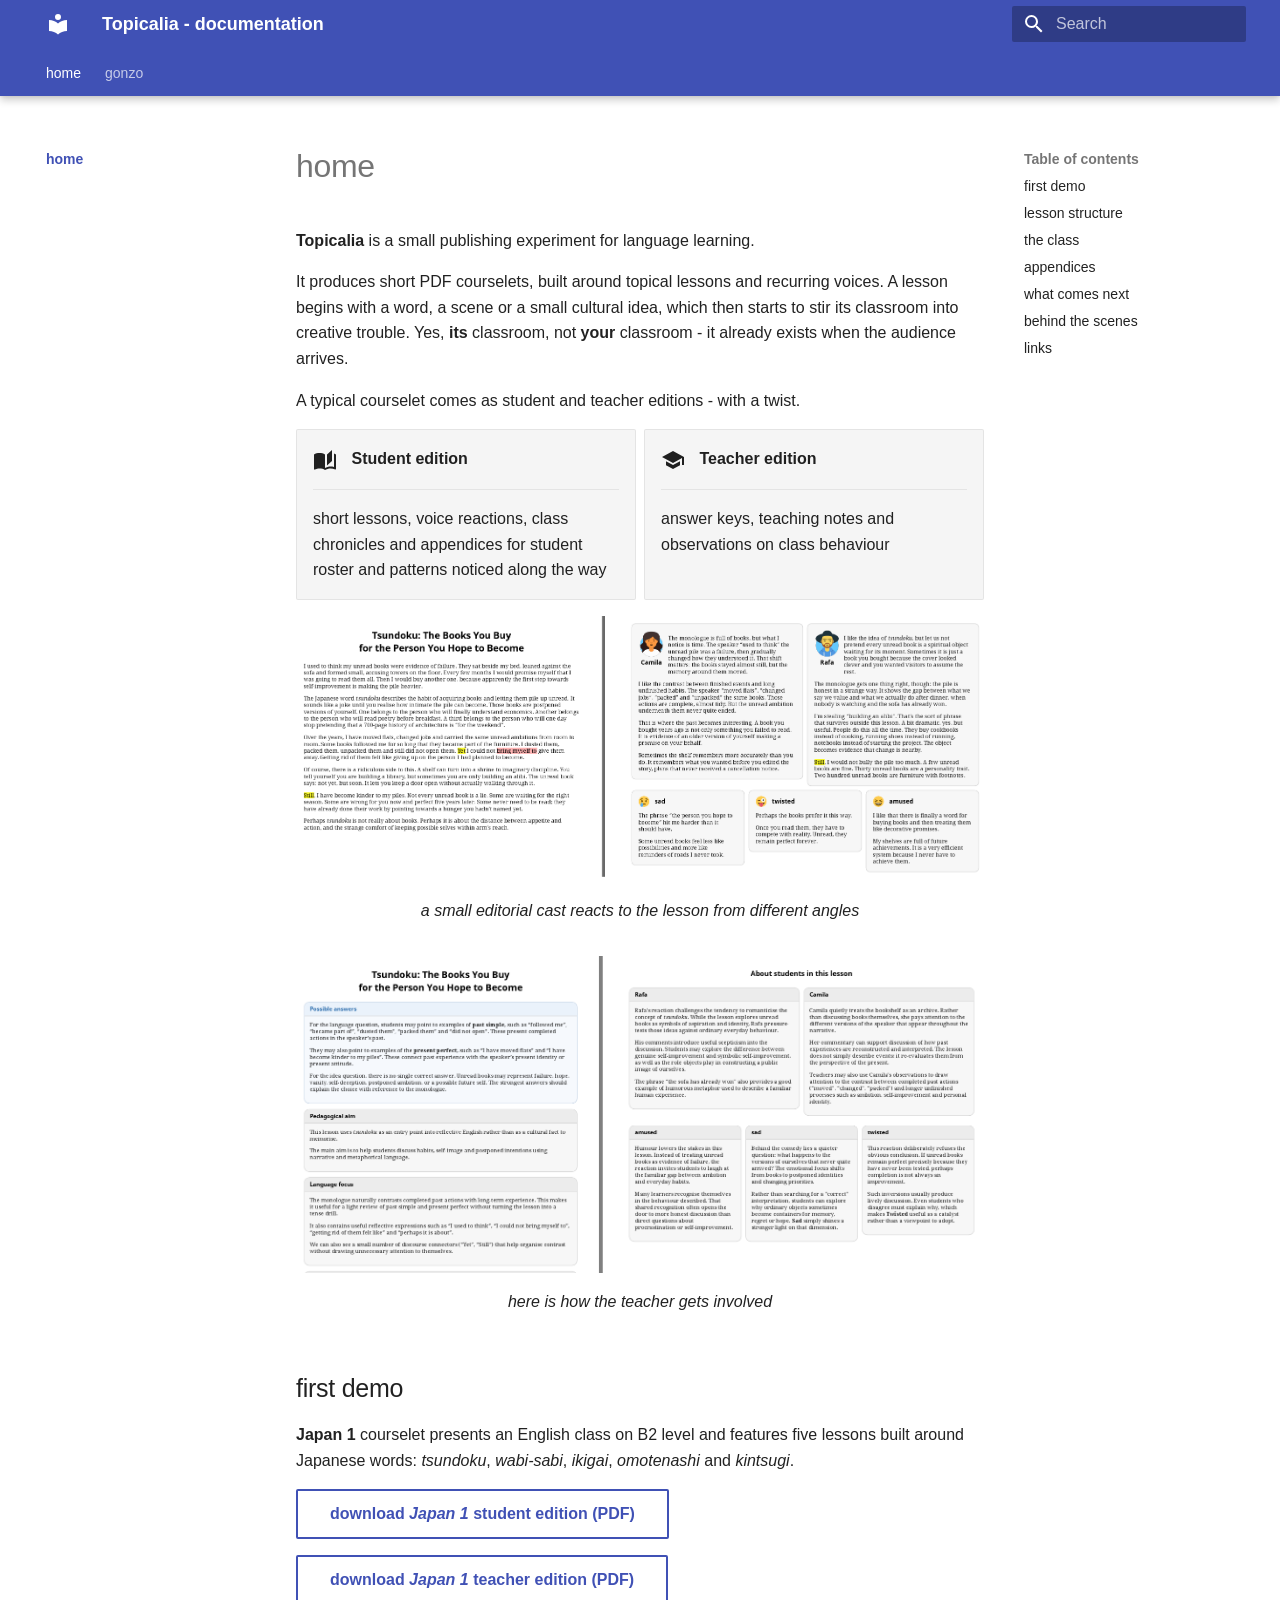
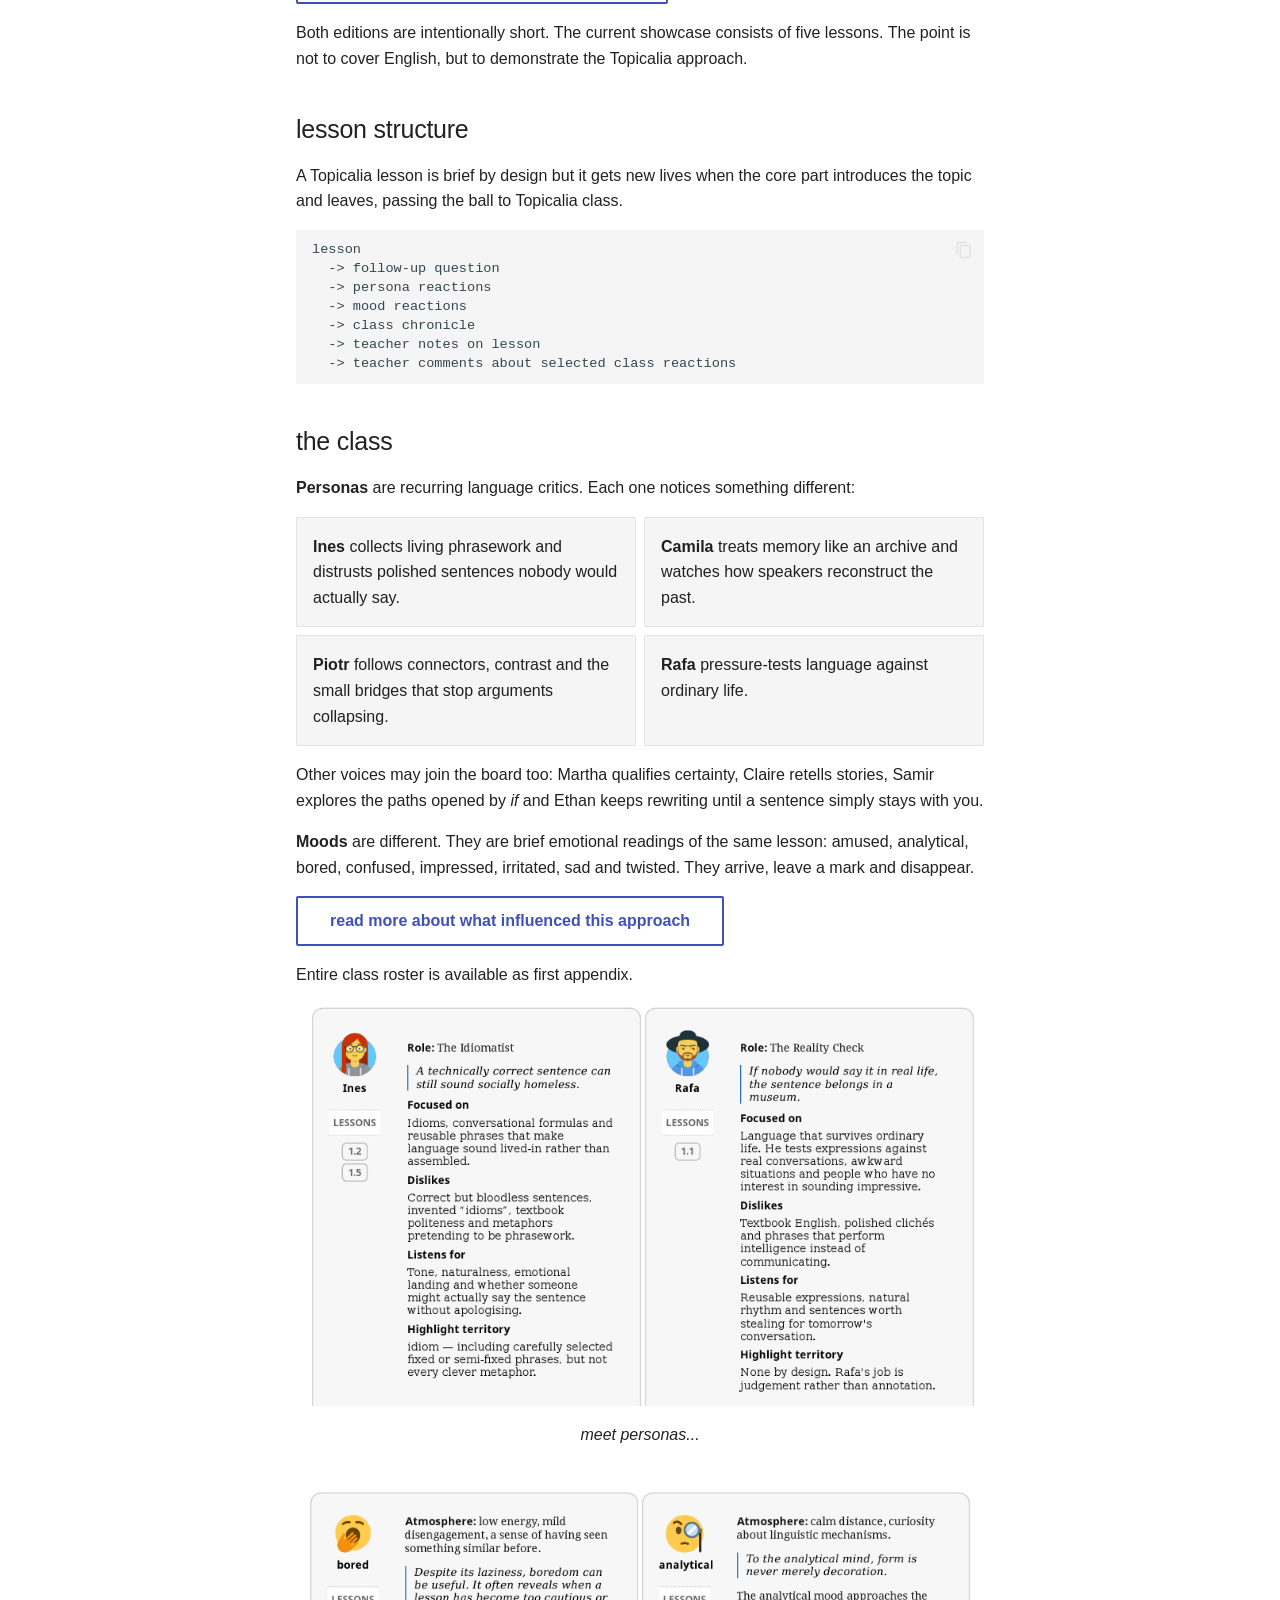
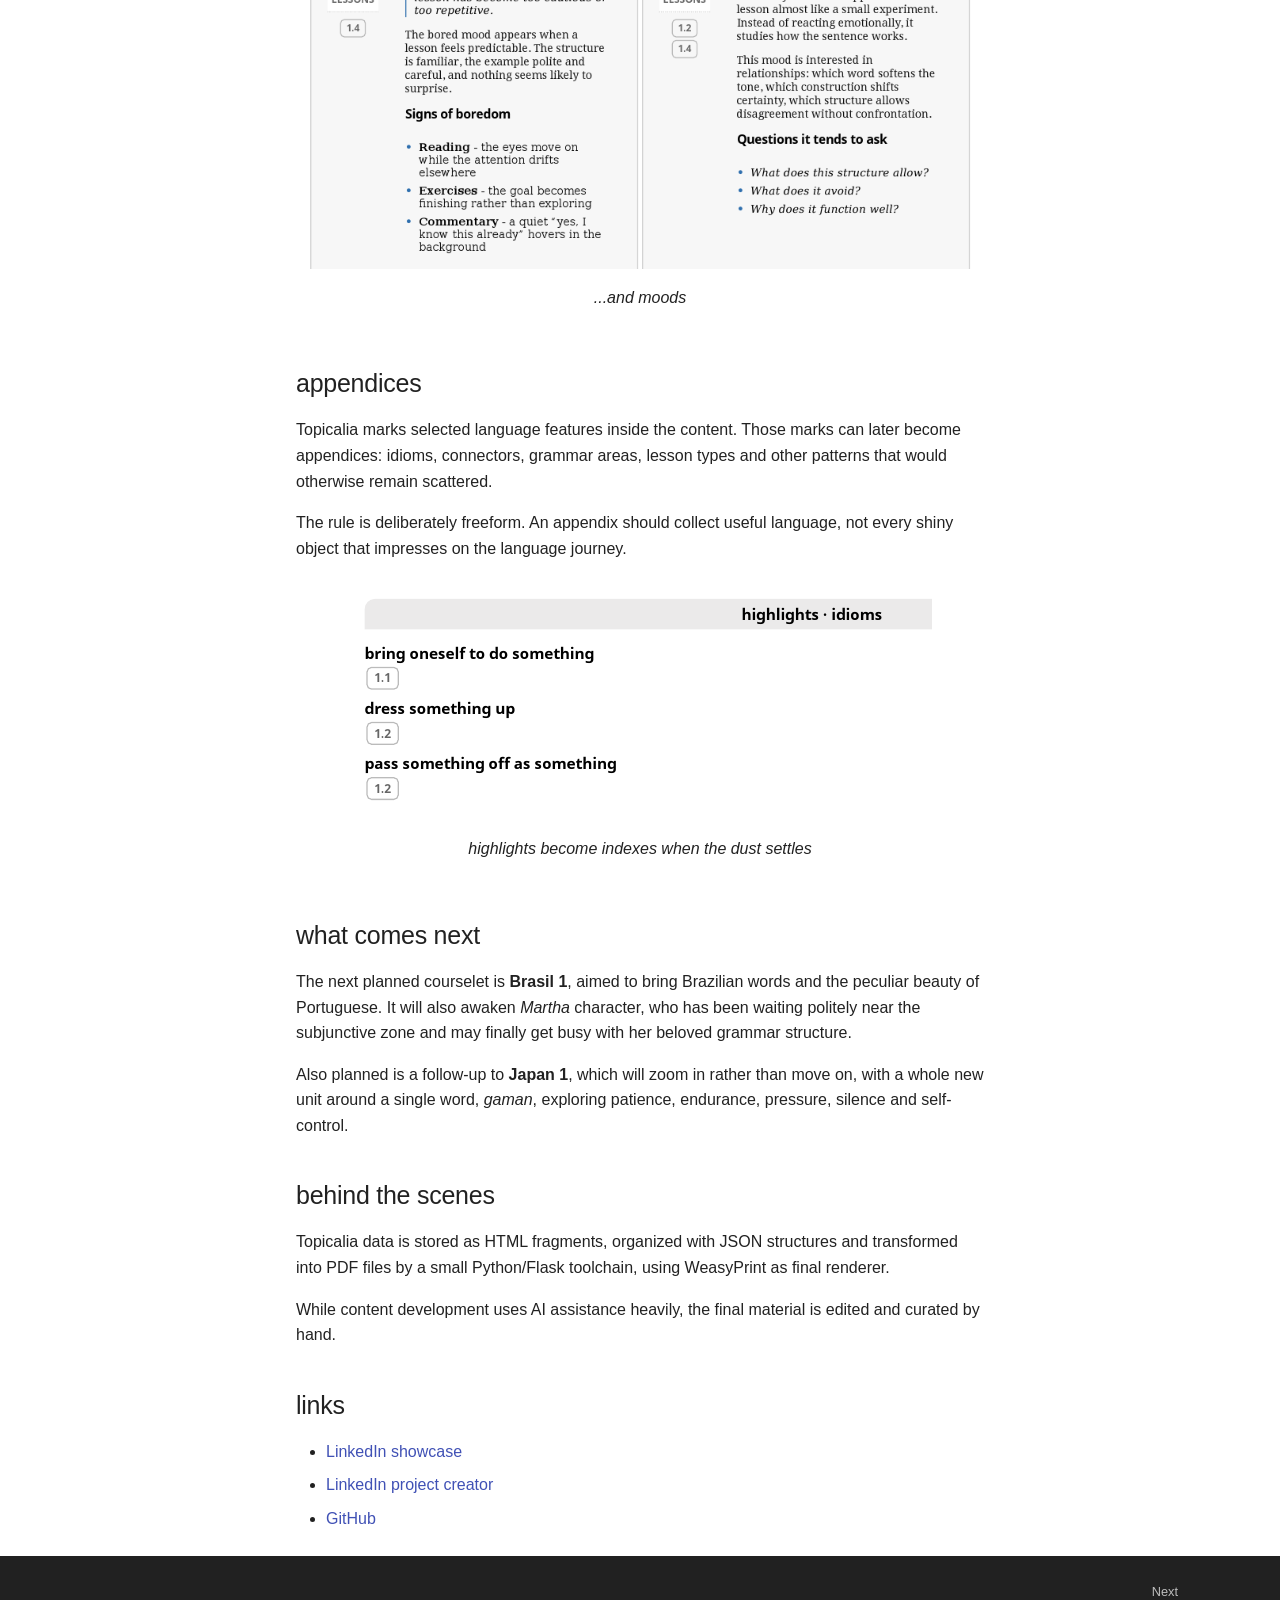
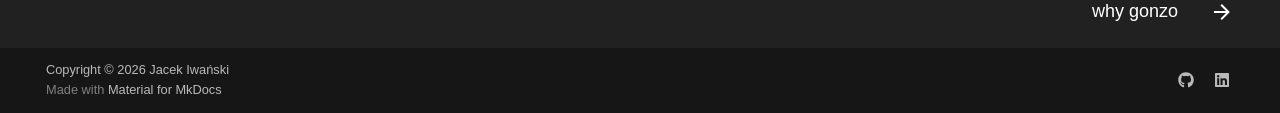
==== commit 2fb7fcb9: "Deployed c382622 with MkDocs version: 1.6.1" ====
--- a/index.html
+++ b/index.html
@@ -516,7 +516,7 @@
   <h1>home</h1>
 
 <p><strong>Topicalia</strong> is a small publishing experiment for language learning.</p>
-<p>It produces short PDF courselets, built around topical lessons and recurring voices. A lesson begins with a word, a scene or a small cultural idea, which then starts to stir its classroom into creative trouble. Yes, <em>its</em> classrom, not <em>you, the readers</em> classroom, it already exists when the audience arrives.</p>
+<p>It produces short PDF courselets, built around topical lessons and recurring voices. A lesson begins with a word, a scene or a small cultural idea, which then starts to stir its classroom into creative trouble. Yes, <strong>its</strong> classroom, not <strong>your</strong> classroom - it already exists when the audience arrives.</p>
 <p>A typical courselet comes as student and teacher editions - with a twist.</p>
 <div class="grid cards">
 <ul>
@@ -544,7 +544,7 @@
 <p><strong>Japan 1</strong> courselet presents an English class on B2 level and features five lessons built around Japanese words: <em>tsundoku</em>, <em>wabi-sabi</em>, <em>ikigai</em>, <em>omotenashi</em> and <em>kintsugi</em>.</p>
 <p><a class="md-button" href="https://github.com/jiwanski/topicalia2-notes/releases/download/japan-1-demo/topicalia-japan1-student.pdf">download <em>Japan 1</em> student edition (PDF)</a></p>
 <p><a class="md-button" href="https://github.com/jiwanski/topicalia2-notes/releases/download/japan-1-demo/topicalia-japan1-teacher.pdf">download <em>Japan 1</em> teacher edition (PDF)</a></p>
-<p>Both editions are intentionally short. The current showcase consists of five lessons. The point is not to cover English, but to demonstrate Topicalia approach.</p>
+<p>Both editions are intentionally short. The current showcase consists of five lessons. The point is not to cover English, but to demonstrate the Topicalia approach.</p>
 <h2 id="lesson-structure">lesson structure<a class="headerlink" href="#lesson-structure" title="Permanent link">¶</a></h2>
 <p>A Topicalia lesson is brief by design but it gets new lives when the core part introduces the topic and leaves, passing the ball to Topicalia class.</p>
 <div class="language-text highlight"><pre><span></span><code><span id="__span-0-1"><a id="__codelineno-0-1" name="__codelineno-0-1" href="#__codelineno-0-1"></a>lesson
